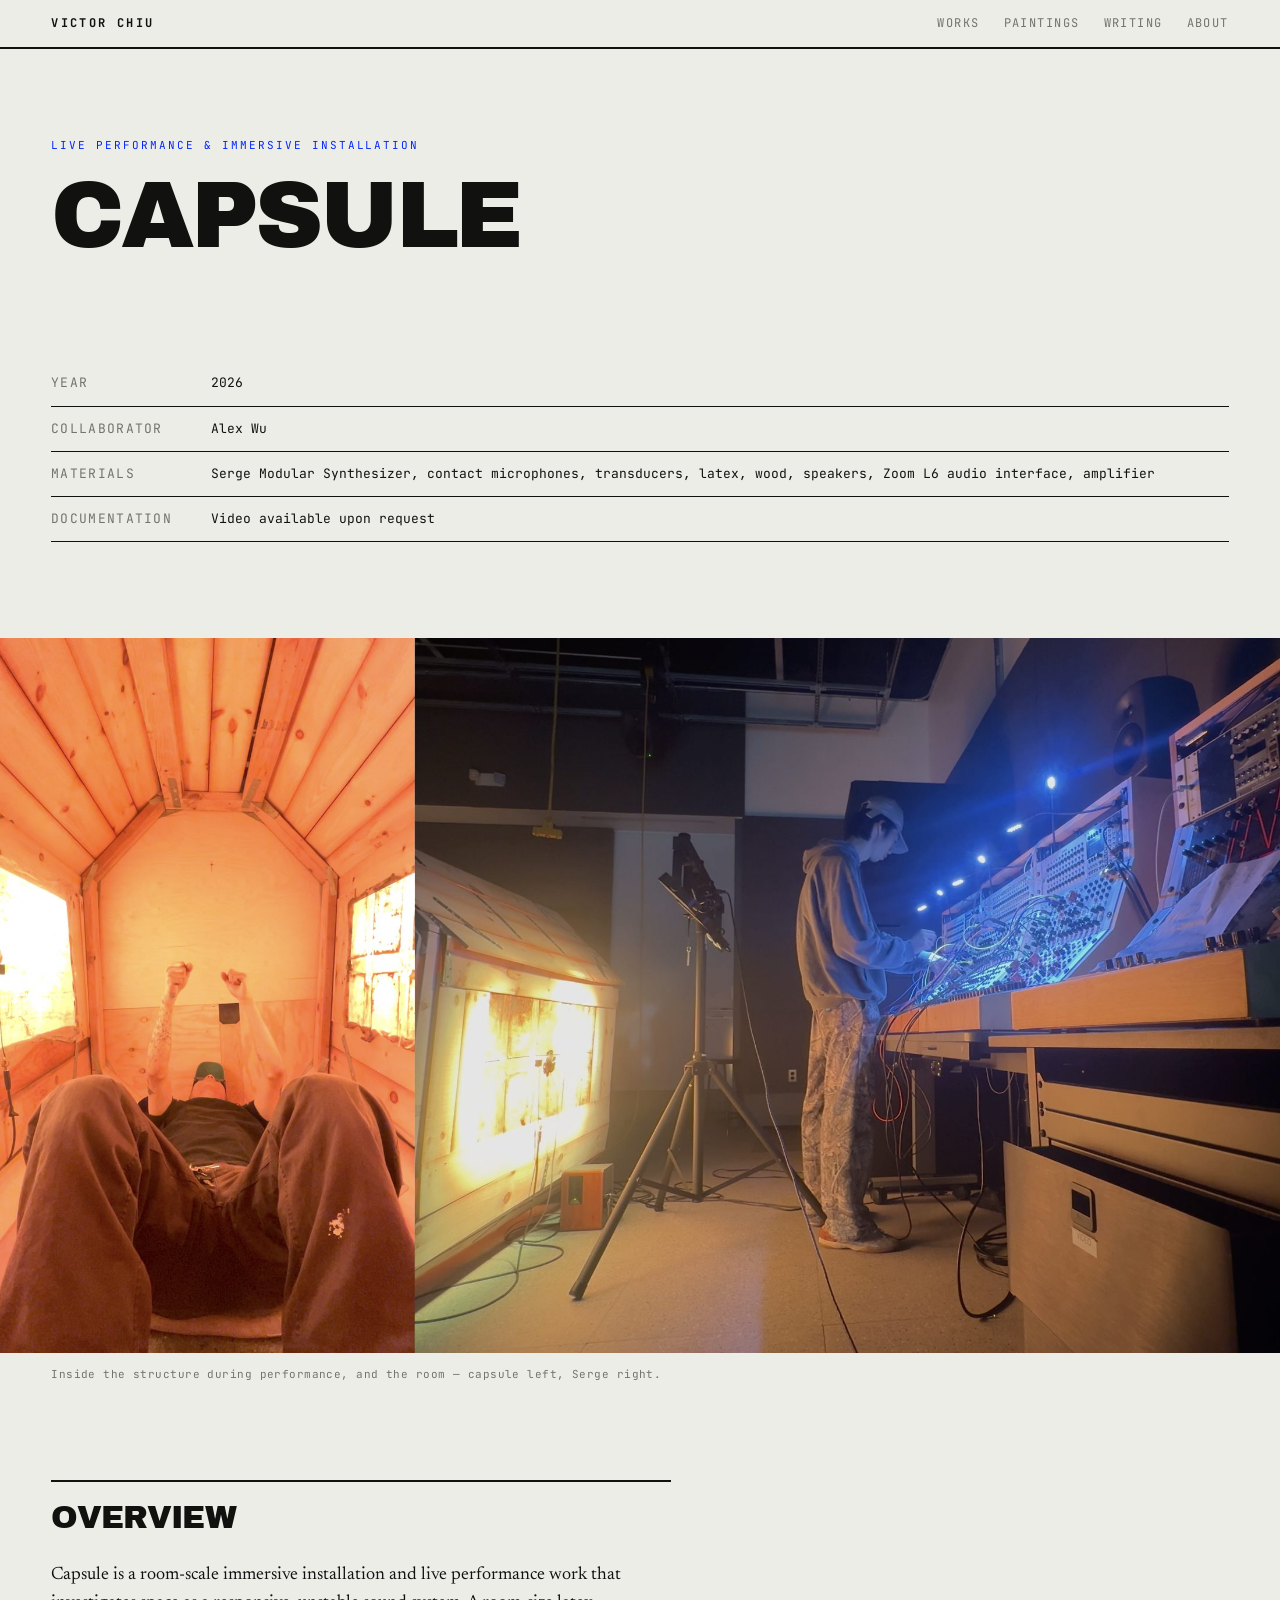
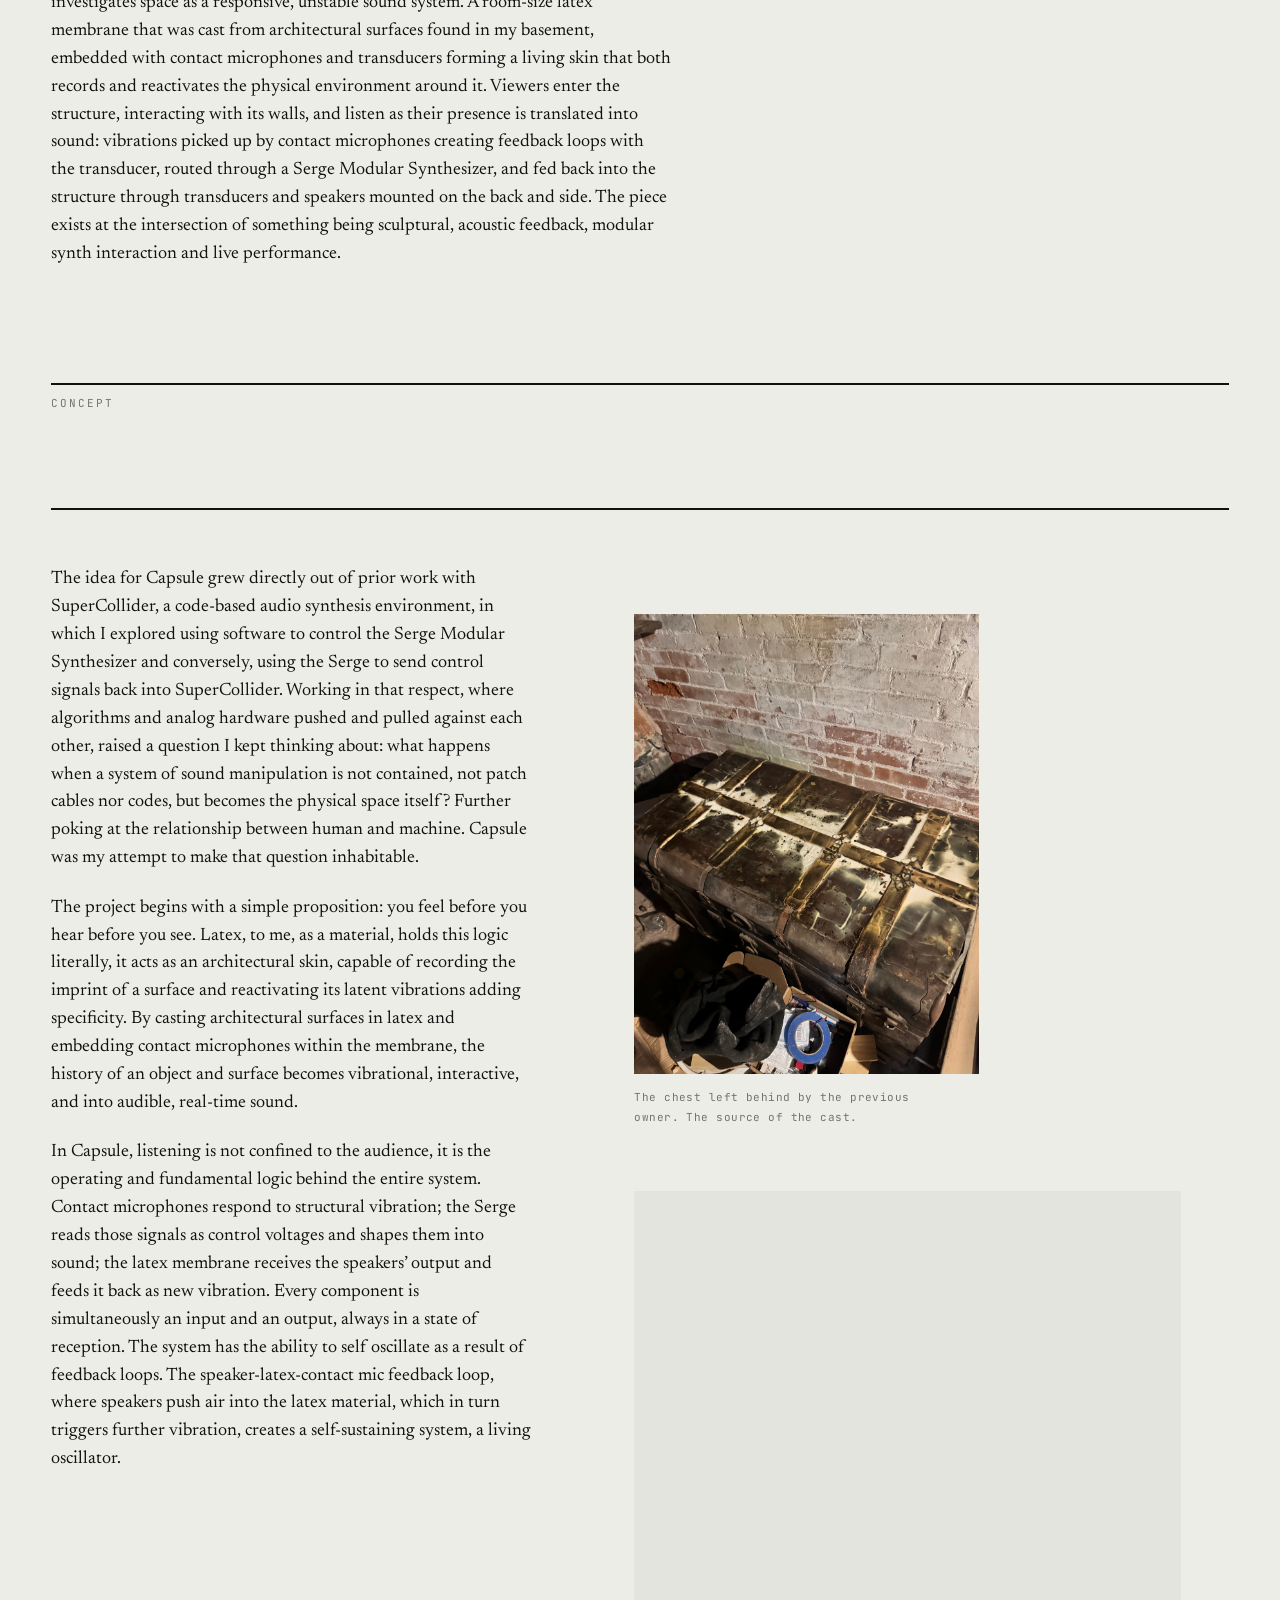
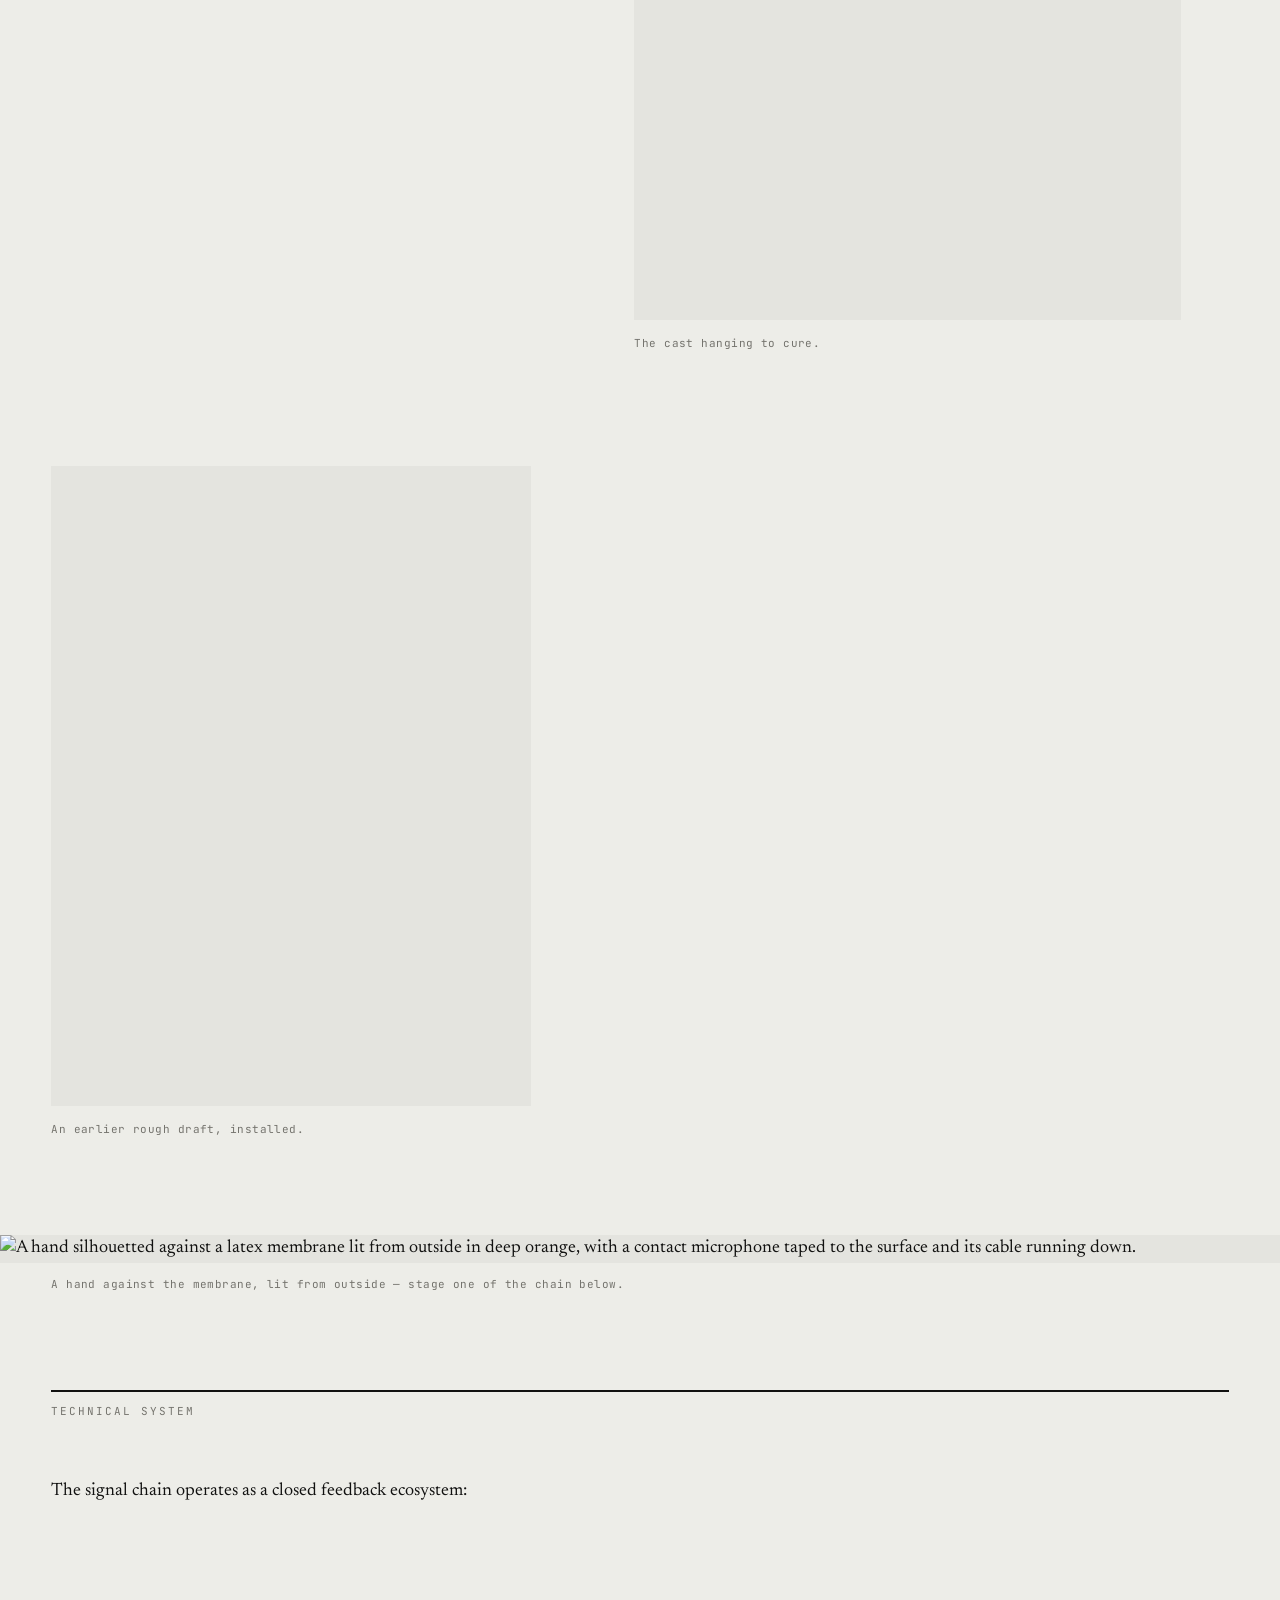
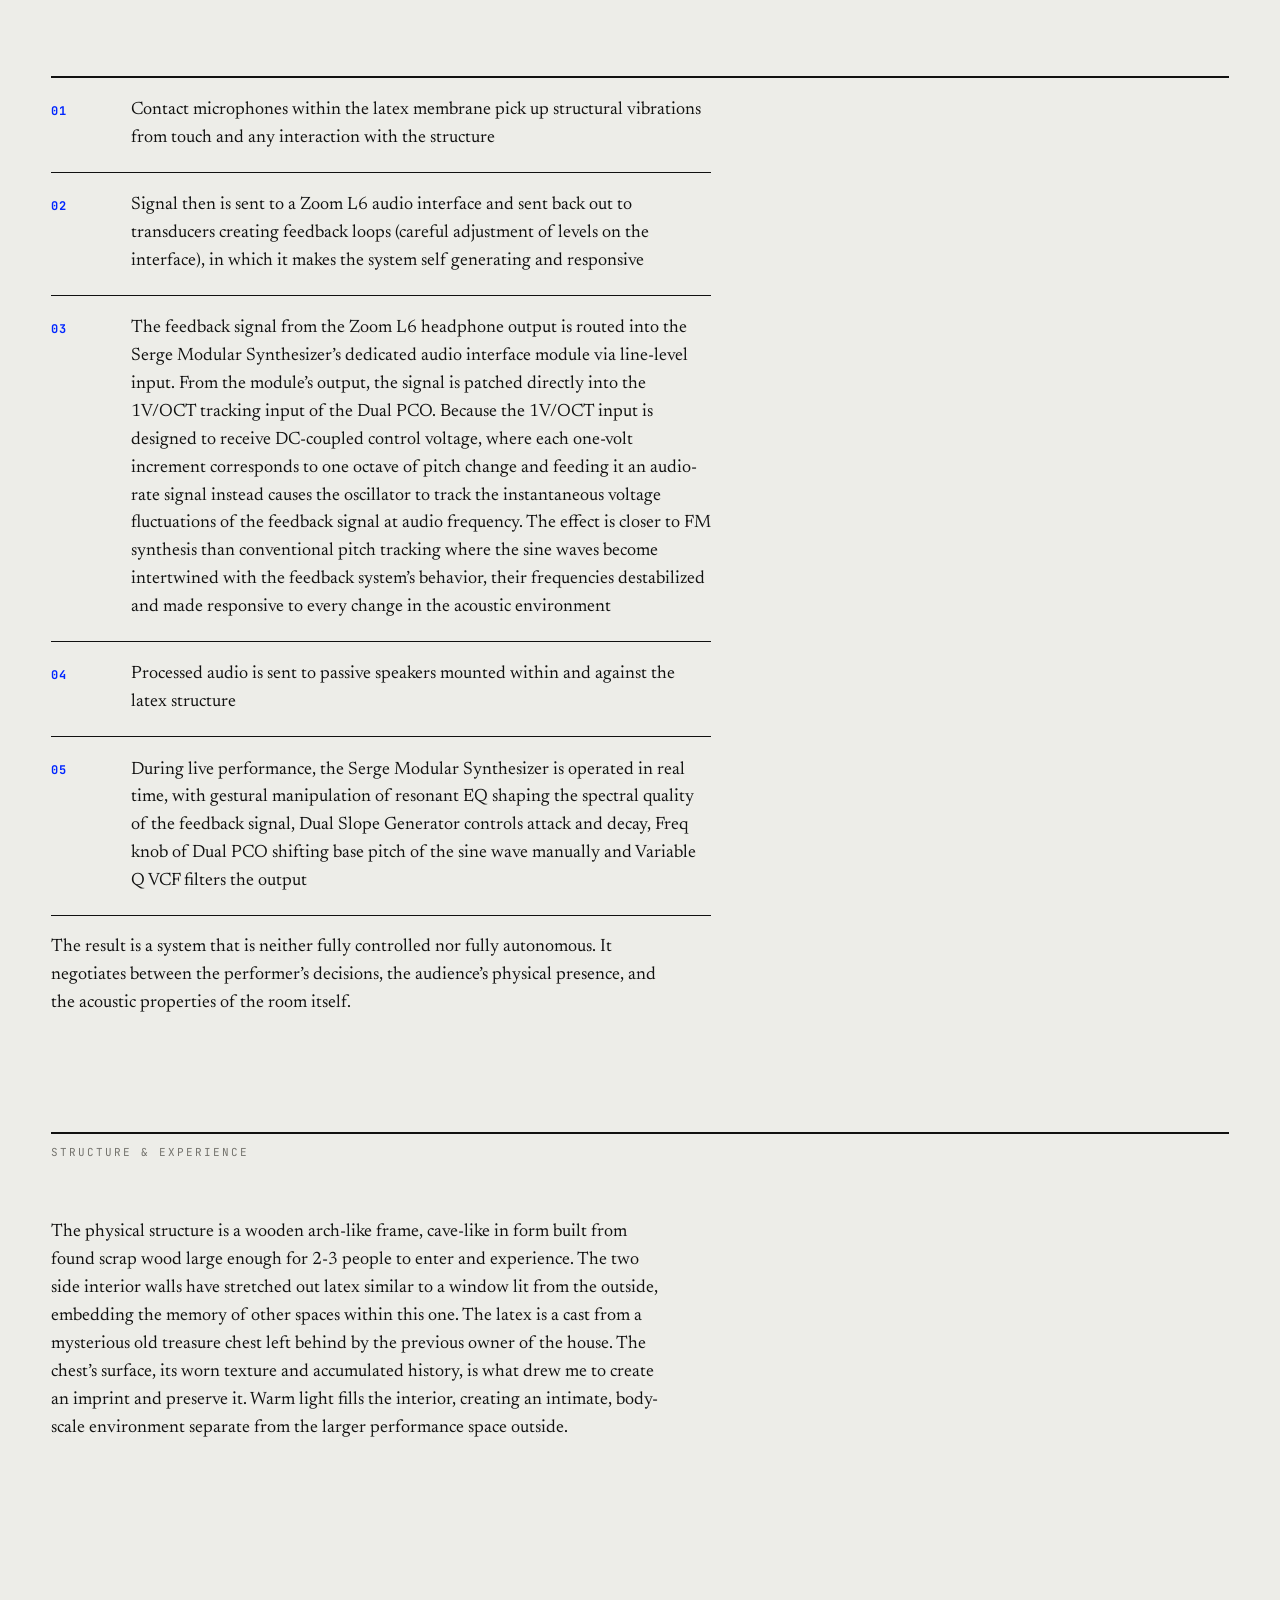
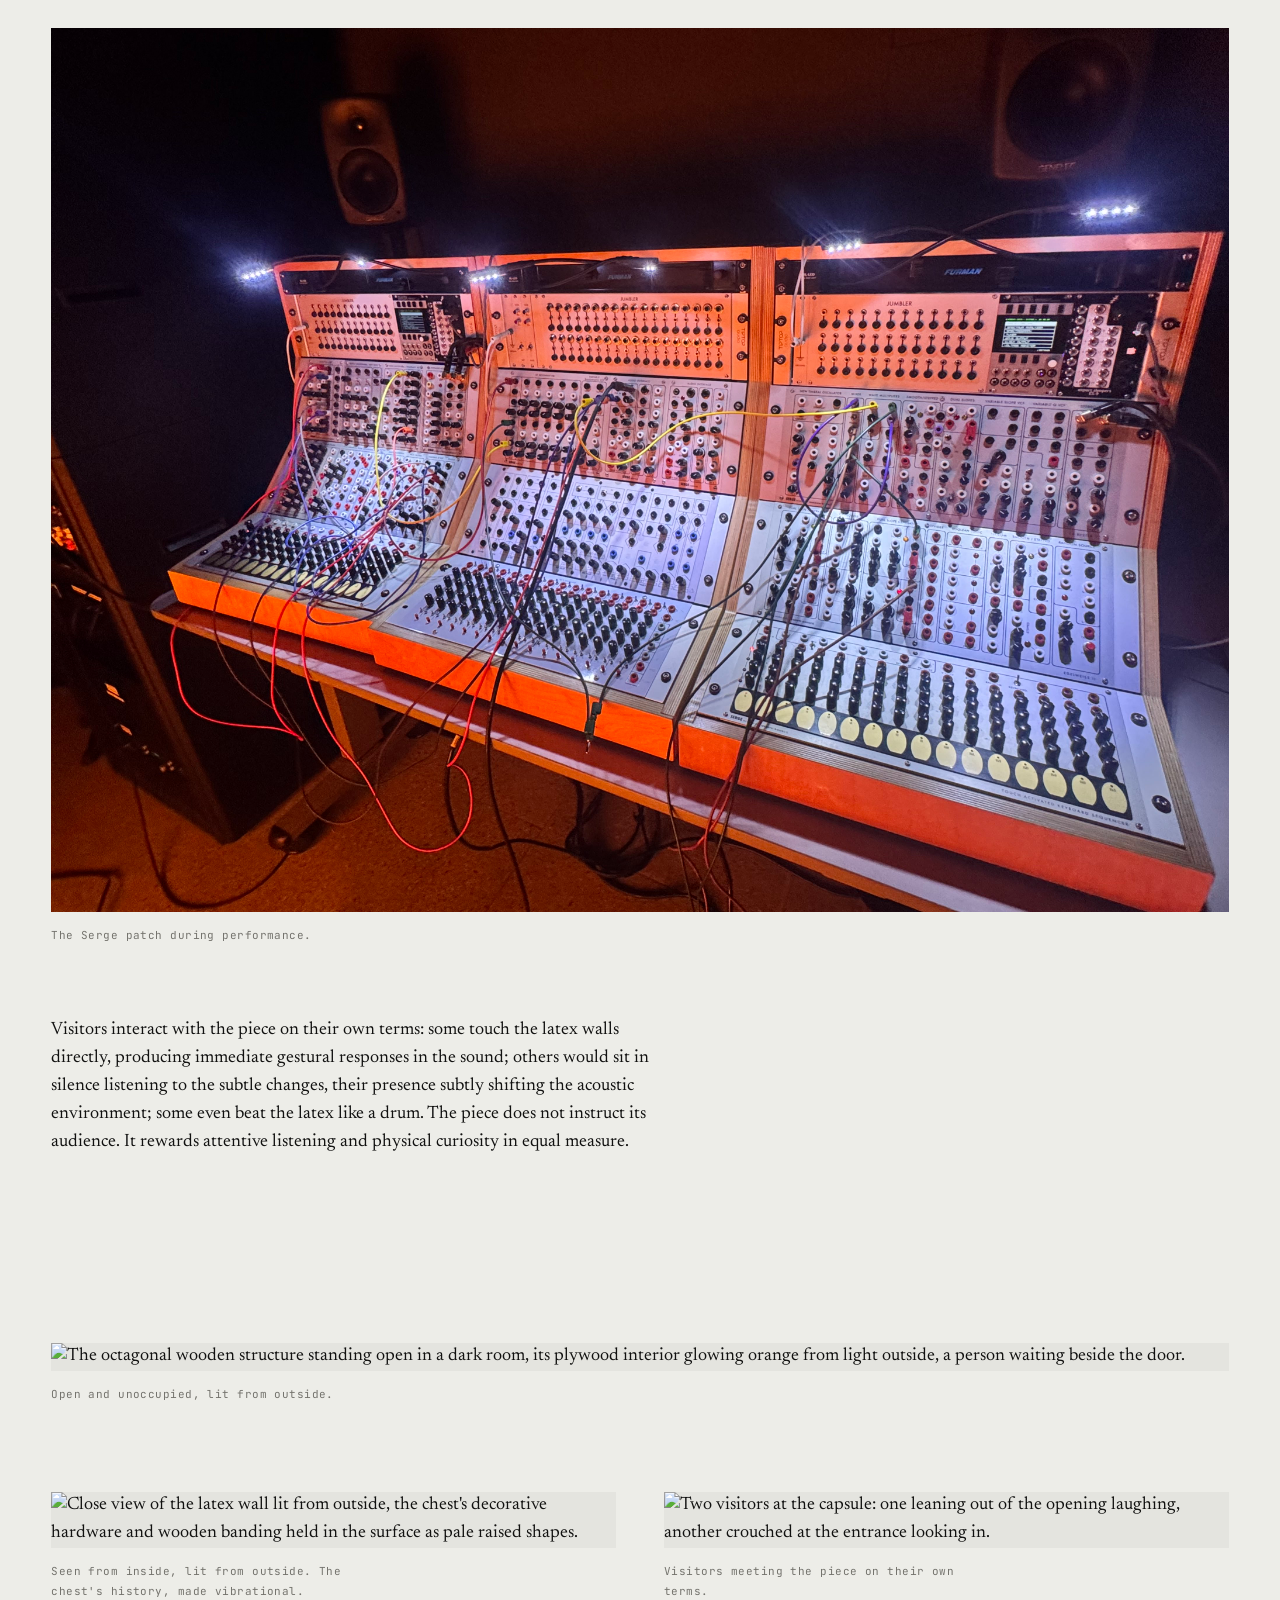
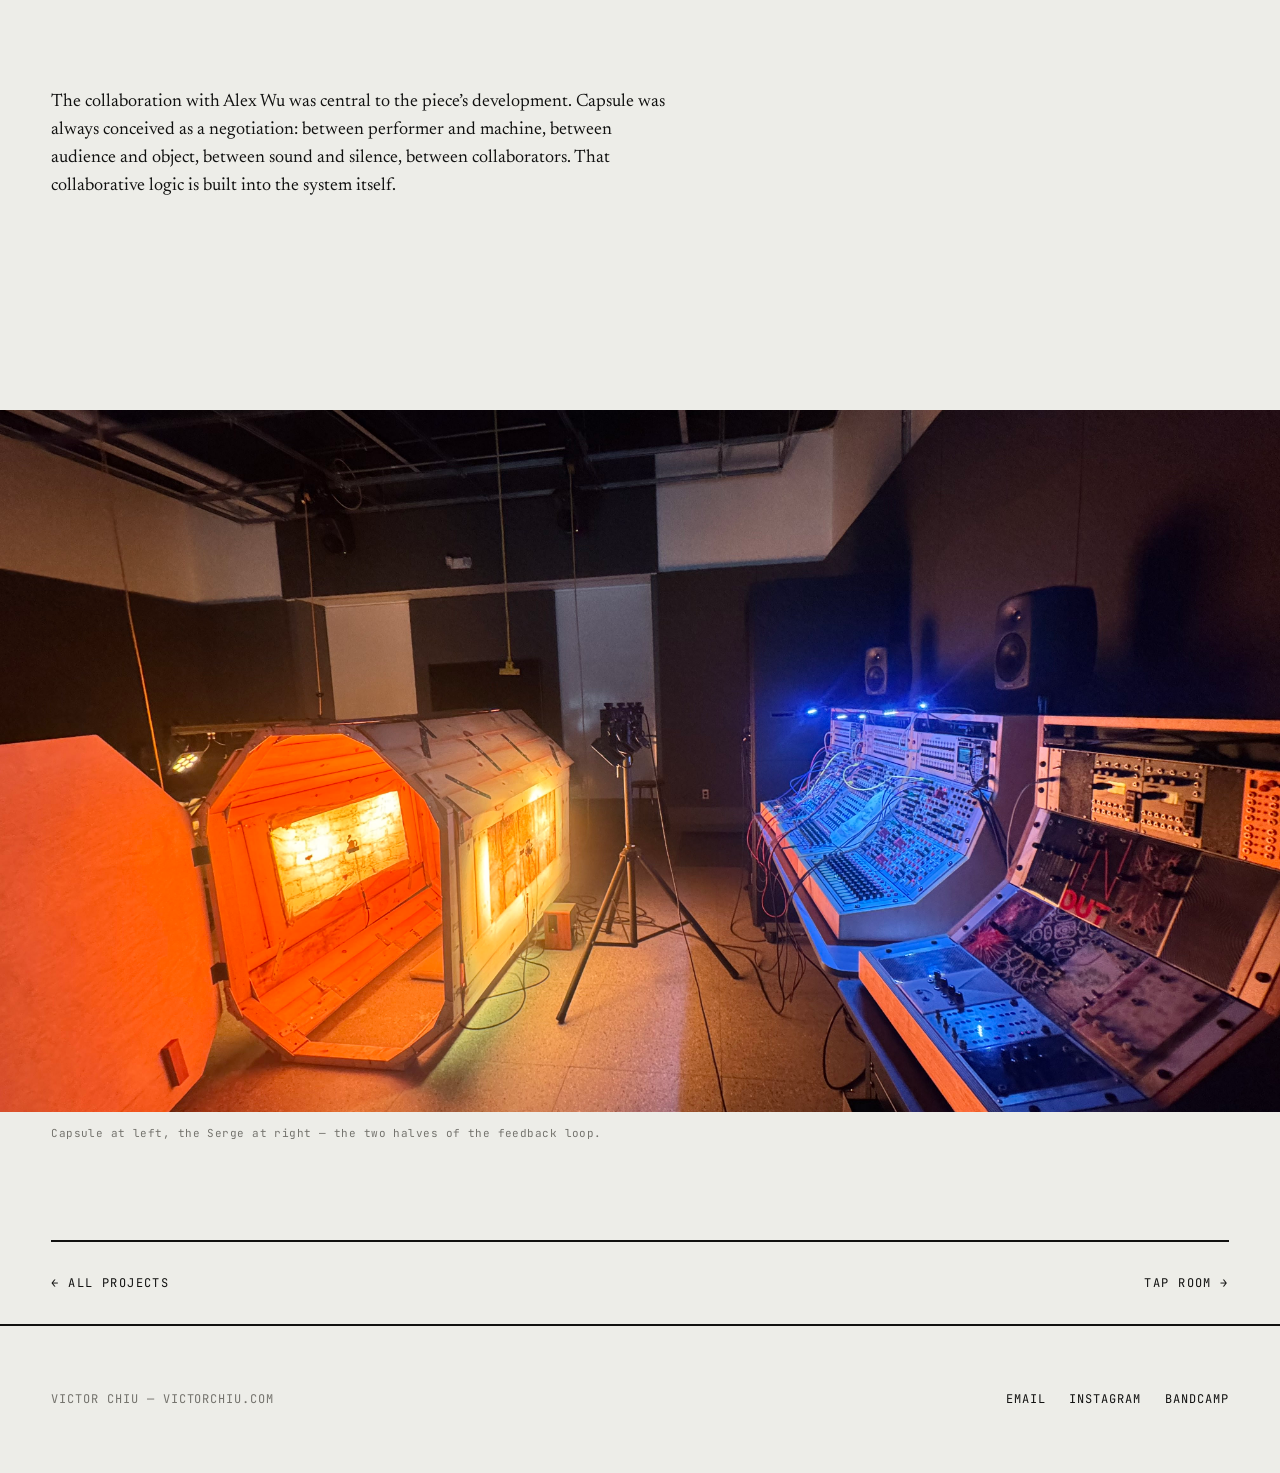
==== capsule.html @ 2fcd81f9 "Add files via upload" ====
<!DOCTYPE html>
<html lang="en">
<head>
<meta charset="utf-8">
<meta name="viewport" content="width=device-width, initial-scale=1">
<title>Capsule — Victor Chiu</title>
<meta name="description" content="A room-scale latex membrane embedded with contact microphones and transducers, treating architectural space as an unstable, self-oscillating sound system.">

<meta property="og:title" content="Capsule — Victor Chiu">
<meta property="og:description" content="Room-scale immersive installation and live performance, 2026.">
<meta property="og:url" content="https://www.victorchiu.com/capsule.html">
<meta property="og:image" content="https://www.victorchiu.com/images/capsule-10.jpg">
<meta property="og:type" content="article">

<link rel="icon" type="image/png" href="favicon.png">
<link rel="apple-touch-icon" href="apple-touch-icon.png">
<link rel="preconnect" href="https://fonts.googleapis.com">
<link rel="preconnect" href="https://fonts.gstatic.com" crossorigin>
<link href="https://fonts.googleapis.com/css2?family=Archivo+Black&family=JetBrains+Mono:wght@400;700&family=Newsreader:ital,opsz,wght@0,6..72,400;0,6..72,500;0,6..72,600;1,6..72,400&display=swap" rel="stylesheet">
<link rel="stylesheet" href="style.css">
</head>
<body>

<header class="masthead">
  <div class="wrap">
    <a class="masthead-name" href="index.html">Victor Chiu</a>
    <nav class="nav" aria-label="Main">
      <a href="index.html">Works</a>
      <a href="paintings.html">Paintings</a>
      <a href="writing.html">Writing</a>
      <a href="about.html">About</a>
    </nav>
  </div>
</header>

<main>

  <div class="wrap">
    <div class="article-head">
      <p class="eyebrow">Live Performance &amp; Immersive Installation</p>
      <h1 class="article-title">Capsule</h1>
    </div>

    <table class="facts">
      <tr><th>Year</th><td>2026</td></tr>
      <tr><th>Collaborator</th><td>Alex Wu</td></tr>
      <tr><th>Materials</th><td>Serge Modular Synthesizer, contact microphones, transducers, latex, wood, speakers, Zoom L6 audio interface, amplifier</td></tr>
      <tr><th>Documentation</th><td>Video available upon request</td></tr>
    </table>
  </div>

<figure class="figure bleed no-crop">
    <img src="images/capsule-01.jpg" alt="Two views side by side: a person lying inside the glowing capsule with hands raised to the ceiling, and the capsule installed in a darkened room beside a performer at the Serge synthesizer.">
      <figcaption>Inside the structure during performance, and the room &mdash; capsule left, Serge right.</figcaption>
  </figure>

  <div class="wrap">
    <div class="prose">
      <h2>Overview</h2>
      <p>Capsule is a room-scale immersive installation and live performance work
        that investigates space as a responsive, unstable sound system. A
        room-size latex membrane that was cast from architectural surfaces found
        in my basement, embedded with contact microphones and transducers forming
        a living skin that both records and reactivates the physical environment
        around it. Viewers enter the structure, interacting with its walls, and
        listen as their presence is translated into sound: vibrations picked up
        by contact microphones creating feedback loops with the transducer,
        routed through a Serge Modular Synthesizer, and fed back into the
        structure through transducers and speakers mounted on the back and side.
        The piece exists at the intersection of something being sculptural,
        acoustic feedback, modular synth interaction and live performance.</p>
    </div>
  </div>

  <div class="wrap">
    <div class="band-label" style="border-top: var(--rule-heavy); padding-top: 0.65rem;">
      <span>Concept</span>
      <span></span>
    </div>

    <div class="split">
      <div class="split-text prose" style="padding-top:0">
        <p>The idea for Capsule grew directly out of prior work with
          SuperCollider, a code-based audio synthesis environment, in which I
          explored using software to control the Serge Modular Synthesizer and
          conversely, using the Serge to send control signals back into
          SuperCollider. Working in that respect, where algorithms and analog
          hardware pushed and pulled against each other, raised a question I
          kept thinking about: what happens when a system of sound manipulation
          is not contained, not patch cables nor codes, but becomes the physical
          space itself? Further poking at the relationship between human and
          machine. Capsule was my attempt to make that question inhabitable.</p>

        <p>The project begins with a simple proposition: you feel before you
          hear before you see. Latex, to me, as a material, holds this logic
          literally, it acts as an architectural skin, capable of recording the
          imprint of a surface and reactivating its latent vibrations adding
          specificity. By casting architectural surfaces in latex and embedding
          contact microphones within the membrane, the history of an object and
          surface becomes vibrational, interactive, and into audible, real-time
          sound.</p>

        <p>In Capsule, listening is not confined to the audience, it is the
          operating and fundamental logic behind the entire system. Contact
          microphones respond to structural vibration; the Serge reads those
          signals as control voltages and shapes them into sound; the latex
          membrane receives the speakers&rsquo; output and feeds it back as new
          vibration. Every component is simultaneously an input and an output,
          always in a state of reception. The system has the ability to self
          oscillate as a result of feedback loops. The speaker-latex-contact mic
          feedback loop, where speakers push air into the latex material, which
          in turn triggers further vibration, creates a self-sustaining system,
          a living oscillator.</p>
      </div>

      <div class="split-figs">
<figure class="figure fig-right">
          <img src="images/capsule-02.jpg" loading="lazy" decoding="async" alt="An old metal-banded travelling chest with ornate hardware, sitting against a whitewashed brick basement wall.">
          <figcaption>The chest left behind by the previous owner. The source of the cast.</figcaption>
        </figure>
<figure class="figure fig-mid">
          <img src="images/capsule-03.jpg" loading="lazy" decoding="async" alt="A large sheet of cured latex hanging from basement pipes, carrying the raised imprint of the chest's banding and decorative hardware.">
      <figcaption>The cast hanging to cure.</figcaption>
        </figure>
      </div>
    </div>
  </div>

  <div class="wrap">
<figure class="figure fig-inset">
      <img src="images/capsule-05.jpg" loading="lazy" decoding="async" alt="A small arched prototype structure covered in pale latex, installed on a parquet floor in a white gallery room with a projection screen behind it.">
      <figcaption>An earlier rough draft, installed.</figcaption>
    </figure>
  </div>

<figure class="figure bleed">
    <img src="images/capsule-04.jpg" loading="lazy" decoding="async" alt="A hand silhouetted against a latex membrane lit from outside in deep orange, with a contact microphone taped to the surface and its cable running down.">
      <figcaption>A hand against the membrane, lit from outside &mdash; stage one of the chain below.</figcaption>
  </figure>

  <div class="wrap">
    <div class="band-label" style="border-top: var(--rule-heavy); padding-top: 0.65rem;">
      <span>Technical System</span>
      <span></span>
    </div>

    <div class="prose">
      <p>The signal chain operates as a closed feedback ecosystem:</p>
    </div>

    <ol class="chain">
      <li>Contact microphones within the latex membrane pick up structural
        vibrations from touch and any interaction with the structure</li>
      <li>Signal then is sent to a Zoom L6 audio interface and sent back out to
        transducers creating feedback loops (careful adjustment of levels on
        the interface), in which it makes the system self generating and
        responsive</li>
      <li>The feedback signal from the Zoom L6 headphone output is routed into
        the Serge Modular Synthesizer&rsquo;s dedicated audio interface module
        via line-level input. From the module&rsquo;s output, the signal is
        patched directly into the 1V/OCT tracking input of the Dual PCO.
        Because the 1V/OCT input is designed to receive DC-coupled control
        voltage, where each one-volt increment corresponds to one octave of
        pitch change and feeding it an audio-rate signal instead causes the
        oscillator to track the instantaneous voltage fluctuations of the
        feedback signal at audio frequency. The effect is closer to FM
        synthesis than conventional pitch tracking where the sine waves become
        intertwined with the feedback system&rsquo;s behavior, their
        frequencies destabilized and made responsive to every change in the
        acoustic environment</li>
      <li>Processed audio is sent to passive speakers mounted within and
        against the latex structure</li>
      <li>During live performance, the Serge Modular Synthesizer is operated in
        real time, with gestural manipulation of resonant EQ shaping the
        spectral quality of the feedback signal, Dual Slope Generator controls
        attack and decay, Freq knob of Dual PCO shifting base pitch of the sine
        wave manually and Variable Q VCF filters the output</li>
    </ol>

    <div class="prose">
      <p>The result is a system that is neither fully controlled nor fully
        autonomous. It negotiates between the performer&rsquo;s decisions, the
        audience&rsquo;s physical presence, and the acoustic properties of the
        room itself.</p>
    </div>
  </div>

  <div class="wrap">
    <div class="band-label" style="border-top: var(--rule-heavy); padding-top: 0.65rem;">
      <span>Structure &amp; Experience</span>
      <span></span>
    </div>

    <div class="prose">
      <p>The physical structure is a wooden arch-like frame, cave-like in form
        built from found scrap wood large enough for 2-3 people to enter and
        experience. The two side interior walls have stretched out latex similar
        to a window lit from the outside, embedding the memory of other spaces
        within this one. The latex is a cast from a mysterious old treasure
        chest left behind by the previous owner of the house. The chest&rsquo;s
        surface, its worn texture and accumulated history, is what drew me to
        create an imprint and preserve it. Warm light fills the interior,
        creating an intimate, body-scale environment separate from the larger
        performance space outside.</p>
    </div>

<figure class="figure fig-measure">
          <img src="images/capsule-06.jpg" loading="lazy" decoding="async" alt="A Serge modular synthesizer in a wooden case, banana cables in red, yellow and purple looped between modules, lit by LED strips.">
      <figcaption>The Serge patch during performance.</figcaption>
        </figure>

    <div class="prose">
      <p>Visitors interact with the piece on their own terms: some touch the
        latex walls directly, producing immediate gestural responses in the
        sound; others would sit in silence listening to the subtle changes,
        their presence subtly shifting the acoustic environment; some even beat
        the latex like a drum. The piece does not instruct its audience. It
        rewards attentive listening and physical curiosity in equal measure.</p>
    </div>

<figure class="figure fig-measure">
      <img src="images/capsule-07.jpg" loading="lazy" decoding="async" alt="The octagonal wooden structure standing open in a dark room, its plywood interior glowing orange from light outside, a person waiting beside the door.">
      <figcaption>Open and unoccupied, lit from outside.</figcaption>
    </figure>

    <div class="pair">
<figure class="figure">
        <img src="images/capsule-08.jpg" loading="lazy" decoding="async" alt="Close view of the latex wall lit from outside, the chest's decorative hardware and wooden banding held in the surface as pale raised shapes.">
        <figcaption>Seen from inside, lit from outside. The chest's history, made vibrational.</figcaption>
      </figure>
<figure class="figure">
        <img src="images/capsule-09.jpg" loading="lazy" decoding="async" alt="Two visitors at the capsule: one leaning out of the opening laughing, another crouched at the entrance looking in.">
        <figcaption>Visitors meeting the piece on their own terms.</figcaption>
      </figure>
    </div>

    <div class="prose">
      <p>The collaboration with Alex Wu was central to the piece&rsquo;s
        development. Capsule was always conceived as a negotiation: between
        performer and machine, between audience and object, between sound and
        silence, between collaborators. That collaborative logic is built into
        the system itself.</p>
    </div>
  </div>

<figure class="figure bleed">
    <img src="images/capsule-10.jpg" loading="lazy" decoding="async" alt="The full installation: the capsule glowing orange at left with its latex windows lit, and the Serge modular rig lit blue at right, in a darkened studio.">
      <figcaption>Capsule at left, the Serge at right &mdash; the two halves of the feedback loop.</figcaption>
  </figure>

  <div class="wrap">
    <nav class="pager" aria-label="Project navigation">
      <a href="index.html">&larr; All projects</a>
      <a href="tap-room.html">Tap Room &rarr;</a>
    </nav>
  </div>

</main>

<footer class="footer">
  <div class="wrap">
    <span>Victor Chiu &mdash; victorchiu.com</span>
    <div class="footer-links">
      <a href="mailto:vchiu004@gmail.com">Email</a>
      <a href="https://instagram.com/victor_ch1u" rel="noopener">Instagram</a>
      <a href="https://ednz.bandcamp.com" rel="noopener">Bandcamp</a>
    </div>
  </div>
</footer>

</body>
</html>
---- style.css ----
/* =========================================================
   victorchiu.com
   Edit colours and type in the :root block below.
   Everything else inherits from it.
   ========================================================= */

:root {
  --paper:  #EDEDE8;   /* background — cool concrete white */
  --ink:    #111110;   /* text, rules */
  --accent: #0026FF;   /* ultramarine — used sparingly */
  --muted:  #74736D;   /* metadata, captions */

  --rule-heavy: 2px solid var(--ink);
  --rule-hair:  1px solid var(--ink);

  --display: "Archivo Black", "Helvetica Neue", Arial, sans-serif;
  --body:    "Newsreader", Georgia, serif;
  --mono:    "JetBrains Mono", ui-monospace, "SF Mono", Menlo, monospace;

  --gutter: clamp(1.25rem, 4vw, 3.5rem);
  --max:    1440px;
}

/* ---------- reset ---------- */
*, *::before, *::after { box-sizing: border-box; }

html { -webkit-text-size-adjust: 100%; }

/* clip, not hidden — hidden would break position:sticky */
body { overflow-x: clip; }

body {
  margin: 0;
  background: var(--paper);
  color: var(--ink);
  font-family: var(--body);
  font-size: clamp(1rem, 0.95rem + 0.25vw, 1.125rem);
  line-height: 1.55;
  font-synthesis: none;
  -webkit-font-smoothing: antialiased;
}

img { max-width: 100%; height: auto; display: block; }

a { color: var(--ink); text-decoration: none; }

:focus-visible {
  outline: 3px solid var(--accent);
  outline-offset: 3px;
}

/* ---------- layout shell ---------- */
.wrap {
  max-width: var(--max);
  margin: 0 auto;
  padding-inline: var(--gutter);
}

.band { border-top: var(--rule-heavy); }
.band > .wrap { padding-bottom: clamp(3rem, 8vw, 5rem); }
.band:last-of-type { border-bottom: var(--rule-heavy); }

/* A label that rides directly under a rule. Signature device. */
.band-label {
  font-family: var(--mono);
  font-size: 0.6875rem;
  letter-spacing: 0.18em;
  text-transform: uppercase;
  color: var(--muted);
  padding-block: 0.65rem 2.5rem;
  display: flex;
  justify-content: space-between;
  gap: 1rem;
}

/* ---------- masthead ---------- */
.masthead {
  border-bottom: var(--rule-heavy);
  padding-block: 0.9rem;
}

.masthead .wrap {
  display: flex;
  align-items: baseline;
  justify-content: space-between;
  gap: 1.5rem;
  flex-wrap: wrap;
}

.masthead-name {
  font-family: var(--mono);
  font-size: 0.75rem;
  letter-spacing: 0.2em;
  text-transform: uppercase;
  font-weight: 700;
}

.nav {
  display: flex;
  gap: 1.5rem;
  font-family: var(--mono);
  font-size: 0.75rem;
  letter-spacing: 0.12em;
  text-transform: uppercase;
}

.nav a { color: var(--muted); }
.nav a:hover,
.nav a[aria-current="page"] { color: var(--ink); }
.nav a[aria-current="page"] { text-decoration: underline; text-underline-offset: 4px; }

/* ---------- oversized name lockup ---------- */
/* Deliberately wider than the viewport and clipped at the right edge. */
.lockup {
  overflow: visible;
  padding-top: clamp(2rem, 6vw, 5rem);
  padding-bottom: clamp(1rem, 2vw, 2rem);
}

/* The name no longer overflows and clips — it fits, and moves instead.
   Letters are flex items so each can be transformed independently. */
.springname {
  font-family: var(--display);
  font-weight: 400;
  font-size: clamp(3.25rem, 13.5vw, 11rem);
  line-height: 0.92;
  letter-spacing: -0.035em;
  text-transform: uppercase;
  margin: 0;
  display: flex;
  flex-wrap: wrap;
  user-select: none;
  cursor: default;
}

.springname .ch {
  display: inline-block;
  transform-origin: 50% 62%;
  will-change: transform;
}

.springname .sp { width: 0.3em; flex: 0 0 auto; }

/* struck letters settle back on their own; no transition here or the
   springs would fight the CSS easing */
@media (prefers-reduced-motion: reduce) {
  .springname .ch { transform: none !important; }
}

.standfirst {
  max-width: 34ch;
  font-size: clamp(1.15rem, 1rem + 0.7vw, 1.6rem);
  line-height: 1.35;
  margin: clamp(1.5rem, 4vw, 3rem) 0 clamp(2.5rem, 6vw, 4.5rem);
  text-wrap: balance;
}

.standfirst em { font-style: italic; color: var(--muted); }

/* ---------- index rows ---------- */
.index { border-top: var(--rule-hair); }

.index-row {
  display: grid;
  grid-template-columns: 6.5rem minmax(0, 1fr) 9rem;
  align-items: baseline;
  gap: 1.25rem;
  padding-block: clamp(1.1rem, 2.5vw, 1.9rem);
  padding-inline: 0.5rem;
  border-bottom: var(--rule-hair);
  margin-inline: -0.5rem;
  transition: background-color 90ms linear, color 90ms linear;
}

.index-row:hover,
.index-row:focus-visible {
  background: var(--ink);
  color: var(--paper);
}

/* On hover the row opens onto the project itself: its photograph,
   held down under a dark scrim so the text stays in charge. Rows
   without a --row-img fall back to the plain inversion. */
.index-row {
  position: relative;
  overflow: hidden;
}

.index-row > * { position: relative; z-index: 1; }

.index-row::before {
  content: '';
  position: absolute;
  inset: 0;
  z-index: 0;
  background-image:
    linear-gradient(rgba(17, 17, 16, 0.62), rgba(17, 17, 16, 0.62)),
    var(--row-img, none);
  background-size: cover;
  background-position: center;
  filter: saturate(0.85);
  opacity: 0;
  transition: opacity 180ms linear;
}

.index-row:hover::before,
.index-row:focus-visible::before { opacity: 1; }

@media (prefers-reduced-motion: reduce) {
  .index-row::before { transition: none; }
}

.index-row:hover .index-meta,
.index-row:hover .index-year { color: var(--paper); }

.index-year,
.index-meta {
  font-family: var(--mono);
  font-size: 0.75rem;
  letter-spacing: 0.08em;
  color: var(--muted);
  text-transform: uppercase;
}

.index-meta { text-align: right; }

.index-title {
  font-family: var(--display);
  font-weight: 400;
  font-size: clamp(1.4rem, 1rem + 2.2vw, 2.75rem);
  line-height: 1.02;
  letter-spacing: -0.02em;
  text-transform: uppercase;
  margin: 0;
}

.index-sub {
  font-size: 0.95rem;
  color: var(--muted);
  margin: 0.4rem 0 0;
  max-width: 52ch;
}

.index-row:hover .index-sub { color: var(--paper); }

/* ---------- writing list ---------- */
.entry {
  display: grid;
  grid-template-columns: 6.5rem minmax(0, 1fr);
  gap: 1.25rem;
  padding-block: 1.4rem;
  border-bottom: var(--rule-hair);
}

.entries { border-top: var(--rule-hair); }

/* the whole row is the link — give it a target that covers the entry */
.entries > a { display: block; }
.entries > a:hover .entry-title { color: var(--accent); }

.entry-date {
  font-family: var(--mono);
  font-size: 0.75rem;
  letter-spacing: 0.08em;
  color: var(--muted);
  text-transform: uppercase;
  padding-top: 0.35rem;
}

.entry-title {
  font-size: clamp(1.15rem, 1rem + 0.8vw, 1.6rem);
  line-height: 1.25;
  margin: 0;
  font-weight: 500;
}

.entry a:hover .entry-title { color: var(--accent); }

.entry-note {
  color: var(--muted);
  font-size: 0.95rem;
  margin: 0.35rem 0 0;
  max-width: 60ch;
}

/* ---------- article / project pages ---------- */
.article-head { padding-block: clamp(2.5rem, 7vw, 5.5rem) clamp(1.5rem, 4vw, 3rem); }

.eyebrow {
  font-family: var(--mono);
  font-size: 0.6875rem;
  letter-spacing: 0.18em;
  text-transform: uppercase;
  color: var(--accent);
  margin: 0 0 1.25rem;
}

.article-title {
  font-family: var(--display);
  font-weight: 400;
  font-size: clamp(2.5rem, 1.5rem + 5.5vw, 6.5rem);
  line-height: 0.88;
  letter-spacing: -0.035em;
  text-transform: uppercase;
  margin: 0;
  max-width: 16ch;
}

/* metadata table — mono, hard-ruled */
.facts {
  width: 100%;
  border-collapse: collapse;
  font-family: var(--mono);
  font-size: 0.8125rem;
  margin-block: clamp(2rem, 5vw, 3.5rem);
}

.facts th,
.facts td {
  text-align: left;
  vertical-align: top;
  padding: 0.75rem 1rem 0.75rem 0;
  border-bottom: var(--rule-hair);
}

.facts th {
  width: 10rem;
  font-weight: 400;
  color: var(--muted);
  letter-spacing: 0.1em;
  text-transform: uppercase;
}

/* readable measure for long-form text */
.prose { max-width: 62ch; padding-bottom: clamp(3rem, 8vw, 6rem); }

.prose > * + * { margin-top: 1.2em; }

.prose h2 {
  font-family: var(--display);
  font-weight: 400;
  font-size: clamp(1.35rem, 1.1rem + 1.2vw, 2rem);
  line-height: 1.08;
  letter-spacing: -0.02em;
  text-transform: uppercase;
  margin-top: 2.6em;
  padding-top: 1.2rem;
  border-top: var(--rule-heavy);
}

.prose h3 {
  font-size: 1.15rem;
  font-weight: 600;
  margin-top: 2em;
}

.prose a {
  color: var(--accent);
  text-decoration: underline;
  text-decoration-thickness: 1px;
  text-underline-offset: 3px;
}

.prose q { font-style: italic; }

.prose blockquote {
  margin-inline: 0;
  padding-left: 1.25rem;
  border-left: 3px solid var(--accent);
  font-style: italic;
  color: var(--muted);
}

.prose ul, .prose ol { padding-left: 1.25rem; }
.prose li + li { margin-top: 0.5em; }

/* Max/MSP object names, function calls, anything literal */
.prose code, .chain code {
  font-family: var(--mono);
  font-size: 0.85em;
  background: rgba(0, 38, 255, 0.08);
  padding: 0.1em 0.35em;
  white-space: nowrap;
}

/* full-bleed figures sit outside the prose measure */
.figure { margin: clamp(2.5rem, 6vw, 4.5rem) 0; }

/* Photographs carry no frame. Scale, offset and the caption do the
   work the border used to do badly. */
.figure img { background: rgba(17, 17, 16, 0.04); }

/* Placeholder box — delete once real images are in. */
.figure-placeholder {
  border: 2px dashed var(--muted);
  aspect-ratio: 3 / 2;
  display: grid;
  place-items: center;
  font-family: var(--mono);
  font-size: 0.75rem;
  letter-spacing: 0.15em;
  text-transform: uppercase;
  color: var(--muted);
  background: repeating-linear-gradient(
    45deg, transparent, transparent 12px,
    rgba(17,17,16,0.05) 12px, rgba(17,17,16,0.05) 24px
  );
}

.figure figcaption {
  font-family: var(--mono);
  font-size: 0.6875rem;
  letter-spacing: 0.04em;
  line-height: 1.75;
  color: var(--muted);
  margin-top: 0.9rem;
  max-width: 44ch;
}

.figure-grid {
  display: grid;
  grid-template-columns: repeat(auto-fit, minmax(min(100%, 260px), 1fr));
  gap: 1.5rem;
}

/* ---------- next / prev ---------- */
.pager {
  display: flex;
  justify-content: space-between;
  gap: 1.5rem;
  flex-wrap: wrap;
  font-family: var(--mono);
  font-size: 0.75rem;
  letter-spacing: 0.12em;
  text-transform: uppercase;
  padding-block: 2rem;
  border-top: var(--rule-heavy);
}

.pager a:hover { color: var(--accent); }

/* ---------- footer ---------- */
.footer {
  border-top: var(--rule-heavy);
  padding-block: clamp(2.5rem, 6vw, 4rem);
  font-family: var(--mono);
  font-size: 0.75rem;
  letter-spacing: 0.08em;
  text-transform: uppercase;
  color: var(--muted);
}

.footer .wrap {
  display: flex;
  justify-content: space-between;
  gap: 2rem;
  flex-wrap: wrap;
}

.footer a { color: var(--ink); }
.footer a:hover { color: var(--accent); }

.footer-links { display: flex; gap: 1.5rem; flex-wrap: wrap; }

/* ---------- signal chain ----------
   For genuinely sequential content only (a signal path, a process).
   The numbers here mean something — don't reuse this for a plain list. */
.chain {
  counter-reset: stage;
  list-style: none;
  margin: clamp(2rem, 5vw, 3.5rem) 0 0;
  padding: 0;
  border-top: var(--rule-heavy);
}

.chain li {
  counter-increment: stage;
  display: grid;
  grid-template-columns: 3.75rem minmax(0, 1fr);
  gap: 1.25rem;
  padding-block: 1.2rem;
  border-bottom: var(--rule-hair);
  max-width: 66ch;
}

.chain li::before {
  content: counter(stage, decimal-leading-zero);
  font-family: var(--mono);
  font-size: 0.75rem;
  font-weight: 700;
  letter-spacing: 0.1em;
  color: var(--accent);
  padding-top: 0.3rem;
}

.chain-stage { font-size: 1rem; line-height: 1.5; }

.chain-stage strong { font-weight: 600; }

/* the loop closing back on itself */
.chain-close {
  display: grid;
  grid-template-columns: 3.75rem minmax(0, 1fr);
  gap: 1.25rem;
  max-width: 66ch;
  border-bottom: var(--rule-heavy);
  padding-block: 1rem;
  font-family: var(--mono);
  font-size: 0.6875rem;
  letter-spacing: 0.16em;
  text-transform: uppercase;
  color: var(--accent);
}

.chain-close::before { content: "\21BA"; font-size: 1rem; line-height: 1; }

/* ---------- materials line ---------- */
.materials {
  font-family: var(--mono);
  font-size: 0.8125rem;
  line-height: 1.85;
  color: var(--muted);
  max-width: 60ch;
  margin: 0;
}

.materials span::after { content: " / "; color: var(--ink); }
.materials span:last-child::after { content: ""; }

/* ---------- spec comparison ----------
   For real before/after engineering tradeoffs. Neither column is
   styled as the "winner" — a tradeoff means something was lost. */
.spec-scroll { overflow-x: auto; margin-block: clamp(2rem, 5vw, 3.5rem); }

.spec {
  width: 100%;
  min-width: 34rem;
  border-collapse: collapse;
  font-family: var(--mono);
  font-size: 0.78rem;
  line-height: 1.5;
}

.spec th, .spec td {
  text-align: left;
  vertical-align: top;
  padding: 0.8rem 1.25rem 0.8rem 0;
  border-bottom: var(--rule-hair);
}

.spec thead th {
  text-transform: uppercase;
  letter-spacing: 0.14em;
  font-weight: 700;
  color: var(--accent);
  border-top: var(--rule-heavy);
  border-bottom: var(--rule-heavy);
}

.spec tbody th {
  font-weight: 400;
  color: var(--muted);
  text-transform: uppercase;
  letter-spacing: 0.1em;
  width: 11rem;
}

.spec tbody tr:last-child th,
.spec tbody tr:last-child td { border-bottom: var(--rule-heavy); }

/* ---------- design decision ----------
   For a choice worth defending, not a general aside. */
.decision {
  border: var(--rule-heavy);
  padding: clamp(1.25rem, 3vw, 2rem);
  max-width: 62ch;
  margin-block: clamp(2rem, 5vw, 3rem);
}

.decision-label {
  font-family: var(--mono);
  font-size: 0.6875rem;
  letter-spacing: 0.18em;
  text-transform: uppercase;
  color: var(--accent);
  margin: 0 0 0.85rem;
}

.decision p { margin: 0; }
.decision p + p { margin-top: 1em; }

/* ---------- diptych ----------
   For work that is genuinely two things set against each other.
   The dividing rule is the point — don't use this for a plain two-up. */
.diptych {
  display: grid;
  grid-template-columns: 1fr 1fr;
  border-top: var(--rule-heavy);
  border-bottom: var(--rule-heavy);
  margin-block: clamp(2rem, 5vw, 3.5rem);
}

.diptych > * {
  padding: clamp(1.5rem, 3vw, 2.25rem) clamp(1.25rem, 2.5vw, 2rem)
           clamp(1.5rem, 3vw, 2.25rem) 0;
}

.diptych > * + * {
  border-left: var(--rule-heavy);
  padding-left: clamp(1.25rem, 2.5vw, 2rem);
}

.diptych-part {
  display: flex;
  justify-content: space-between;
  gap: 1rem;
  font-family: var(--mono);
  font-size: 0.6875rem;
  letter-spacing: 0.18em;
  text-transform: uppercase;
  color: var(--accent);
  margin: 0 0 0.9rem;
}

.diptych-name {
  font-family: var(--display);
  font-weight: 400;
  font-size: clamp(1.2rem, 0.9rem + 1.3vw, 1.9rem);
  line-height: 1.05;
  letter-spacing: -0.02em;
  text-transform: uppercase;
  margin: 0 0 0.6rem;
}

.diptych-line { margin: 0; color: var(--muted); font-size: 0.95rem; }

/* ---------- in progress ----------
   Dashed rule reads as unfinished on purpose. Delete the block
   once the section is written. */
.pending {
  border: 2px dashed var(--muted);
  padding: clamp(1.5rem, 4vw, 2.5rem);
  max-width: 62ch;
  margin-block: clamp(2rem, 5vw, 3rem);
}

.pending .decision-label { color: var(--muted); }

/* ---------- split ----------
   Body text with images running alongside it. Collapses to a
   single column on narrow screens, images below the text. */
.split {
  display: grid;
  grid-template-columns: minmax(0, 1.2fr) minmax(0, 1fr);
  gap: clamp(2rem, 5vw, 4rem);
  align-items: start;
  margin-block: clamp(2rem, 5vw, 3.5rem);
}

.split .prose { padding-bottom: 0; }
.split .prose > *:first-child { margin-top: 0; }

.split-aside { display: grid; gap: clamp(1.25rem, 3vw, 2rem); }
.split-aside .figure { margin: 0; }

/* =========================================================
   IMAGE LAYOUT
   Figures deliberately break their container. If something
   looks misaligned, it probably is — on purpose.
   ========================================================= */

/* ---------- aspect ratios for placeholders ---------- */
.ar-portrait .figure-placeholder { aspect-ratio: 4 / 5; }
.ar-square   .figure-placeholder { aspect-ratio: 1 / 1; }
.ar-wide     .figure-placeholder { aspect-ratio: 16 / 9; }
.ar-tall     .figure-placeholder { aspect-ratio: 2 / 3; }
.ar-pano     .figure-placeholder { aspect-ratio: 5 / 2; }

/* ---------- text / figures split ---------- */
.split {
  display: grid;
  grid-template-columns: minmax(0, 0.92fr) minmax(0, 1.08fr);
  gap: clamp(2rem, 6vw, 6rem);
  border-top: var(--rule-heavy);
  padding-top: clamp(2rem, 5vw, 3.5rem);
  margin-block: clamp(2rem, 5vw, 3.5rem);
  align-items: start;
}

.split-text {
  max-width: 48ch;
  padding: 0 0 clamp(2rem, 5vw, 4rem);
}

/* figures start below the text's first line — nothing baselines */
.split-figs {
  display: flex;
  flex-direction: column;
  gap: clamp(2.5rem, 5vw, 4rem);
  padding: clamp(1.5rem, 4vw, 3rem) 0 clamp(1.5rem, 4vw, 3rem);
}

.split-figs .figure { margin: 0; }

/* Stagger modifiers. The range between them is the point — a set of
   figures all near the same width reads as a grid, not a rhythm. */
.fig-full  { width: 100%; }

/* retreats, small and pushed right */
.fig-right { width: 58%; margin-left: auto; }

/* the middle of the range — larger than fig-right, reaching back a little */
.fig-mid {
  width: 92%;
  margin-left: -8%;
  position: relative;
  z-index: 1;
}

/* screenshots: wide enough that object names stay readable, but not
   so wide that a tall patch becomes a scroll of its own */
.fig-plate {
  width: min(100%, 46rem);
  margin-block: clamp(2.5rem, 6vw, 4rem);
}

/* a portrait standing on its own, held well short of the full measure */
.fig-inset {
  width: min(100%, 30rem);
  margin-block: clamp(2.5rem, 6vw, 4rem);
}

/* oversized, reaching back across the gutter into the text column */
.fig-pull {
  width: 114%;
  margin-left: -18%;
  position: relative;
  z-index: 1;
}

/* runs off the right edge of the screen */
.fig-bleed-right { width: calc(100% + var(--gutter) + 4vw); }

/* stays put while adjacent content scrolls */
.fig-sticky { position: sticky; top: 2rem; }

/* ---------- full bleed ---------- */
.bleed {
  width: 100vw;
  margin-left: 50%;
  transform: translateX(-50%);
  margin-block: clamp(3rem, 8vw, 6rem);
}

.bleed .figure-placeholder,
.bleed img { border: 0; width: 100%; }

/* full-bleed photos behave as bands, not walls */
.bleed img {
  max-height: 78vh;
  object-fit: cover;
  object-position: center;
}

/* ...except where cropping would cut content. A diptych loses its
   argument the moment either half is trimmed. */
.bleed.no-crop img {
  max-height: none;
  object-fit: contain;
}

.bleed figcaption {
  max-width: var(--max);
  margin: 0.75rem auto 1.25rem;
  padding-inline: var(--gutter);
}

/* a figure at full container width — for landscape images that would
   leave a ragged column if text wrapped around them */
.fig-measure {
  width: 100%;
  margin-block: clamp(2.5rem, 7vw, 4.5rem);
}

/* ---------- float wrap ---------- */
.prose .fig-float {
  float: right;
  width: min(56%, 27rem);
  margin: 0.3rem -14% 2rem 2.75rem;
  shape-margin: 1.5rem;
}

/* ---------- offset pair ---------- */
.pair {
  display: grid;
  grid-template-columns: 1fr 1fr;
  gap: clamp(1.5rem, 4vw, 3rem);
  align-items: start;
  margin-block: clamp(3rem, 8vw, 5.5rem);
}

.pair > * { margin: 0; }

/* tops align; both figures identical width */
.pair > *:last-child { margin-top: 0; }

/* ---------- track list ----------
   Numbers are running order — real information. */
.tracks { border-top: var(--rule-heavy); margin-block: clamp(2rem, 5vw, 3.5rem); }

.track {
  display: grid;
  grid-template-columns: 3rem minmax(0, 1fr) 5rem;
  gap: 1.25rem;
  align-items: baseline;
  padding-block: 1.35rem;
  border-bottom: var(--rule-hair);
}

.track:last-of-type { border-bottom: var(--rule-heavy); }

.track-no, .track-time {
  font-family: var(--mono);
  font-size: 0.75rem;
  letter-spacing: 0.08em;
  color: var(--muted);
}

.track-time { text-align: right; }

.track-title {
  font-size: clamp(1.05rem, 0.95rem + 0.6vw, 1.4rem);
  font-weight: 500;
  margin: 0;
}

.track-desc {
  font-family: var(--mono);
  font-size: 0.72rem;
  letter-spacing: 0.1em;
  text-transform: uppercase;
  color: var(--accent);
  margin: 0.3rem 0 0;
}

/* Bandcamp embed. The iframe's own chrome can't be styled from here,
   so it's framed in a heavy rule instead — the border makes it read as
   a deliberate inset rather than a stray widget. */
.bc-embed {
  margin-top: 1rem;
  max-width: 26rem;
  border: var(--rule-heavy);
  background: var(--paper);
  line-height: 0;
}

.bc-embed iframe {
  display: block;
  width: 100%;
  height: 120px;
  border: 0;
}

@media (max-width: 700px) {
  .bc-embed { max-width: none; }
}

/* track titles that leave the site — the arrow marks the exit */
.track-link {
  color: var(--ink);
  text-decoration: none;
  display: inline-flex;
  align-items: baseline;
  gap: 0.4rem;
}

.track-link:hover { color: var(--accent); }

.track-out {
  font-family: var(--mono);
  font-size: 0.62em;
  color: var(--muted);
  transform: translateY(-0.15em);
  transition: transform 120ms cubic-bezier(0.2, 0, 0, 1), color 120ms linear;
}

.track-link:hover .track-out {
  color: var(--accent);
  transform: translate(0.15em, -0.3em);
}

.bc-cta {
  display: flex;
  align-items: baseline;
  justify-content: space-between;
  gap: 1.5rem;
  flex-wrap: wrap;
  border-bottom: var(--rule-heavy);
  padding-block: 1.4rem;
  margin: 0;
  font-family: var(--mono);
  font-size: 0.75rem;
  letter-spacing: 0.14em;
  text-transform: uppercase;
}

.bc-cta a { color: var(--accent); }
.bc-cta a:hover { text-decoration: underline; text-underline-offset: 4px; }
.bc-note { color: var(--muted); letter-spacing: 0.1em; }

.tracks-total {
  font-family: var(--mono);
  font-size: 0.6875rem;
  letter-spacing: 0.16em;
  text-transform: uppercase;
  color: var(--muted);
  padding-top: 0.9rem;
  display: flex;
  justify-content: space-between;
}

/* ---------- diagram ---------- */
.diagram {
  border: var(--rule-heavy);
  padding: clamp(1rem, 3vw, 2rem);
  margin-block: clamp(2.5rem, 6vw, 4rem);
}

.diagram svg { width: 100%; height: auto; display: block; }

.diagram svg text { font-family: var(--mono); }

.diagram figcaption {
  font-family: var(--mono);
  font-size: 0.75rem;
  color: var(--muted);
  margin-top: 1rem;
  max-width: 62ch;
}

/* ---------- references ---------- */
.refs {
  border-top: var(--rule-heavy);
  padding-block: 1.5rem clamp(3rem, 7vw, 5rem);
  font-family: var(--mono);
  font-size: 0.75rem;
  line-height: 1.9;
  color: var(--muted);
  list-style: none;
  margin: clamp(2rem, 5vw, 3.5rem) 0 0;
  padding-left: 0;
}

.refs a { color: var(--accent); word-break: break-all; }

/* =========================================================
   SOUND
   ========================================================= */

/* ---------- expanding index row ---------- */
.row-more {
  display: grid;
  grid-template-rows: 0fr;
  transition: grid-template-rows 280ms cubic-bezier(0.2, 0, 0, 1);
}

.row-more > div { overflow: hidden; }

.index-row.is-open .row-more { grid-template-rows: 1fr; }

.row-more-inner { padding-top: 1.1rem; }

.row-detail {
  font-family: var(--mono);
  font-size: 0.72rem;
  letter-spacing: 0.06em;
  line-height: 1.9;
  color: var(--muted);
  max-width: 58ch;
  margin: 0;
}

.index-row:hover .row-detail { color: var(--paper); }

.row-foot {
  display: flex;
  align-items: center;
  gap: 1.25rem;
  flex-wrap: wrap;
  margin-top: 1.1rem;
  font-family: var(--mono);
  font-size: 0.6875rem;
  letter-spacing: 0.16em;
  text-transform: uppercase;
}

.row-enter { color: var(--accent); }
.index-row:hover .row-enter { color: var(--paper); text-decoration: underline; text-underline-offset: 4px; }

.row-playing { color: var(--muted); opacity: 0; transition: opacity 200ms linear; }
.index-row.is-playing .row-playing { opacity: 1; }
.index-row:hover .row-playing { color: var(--paper); }

/* touch devices have no hover — keep rows open, no audio on pointer */
@media (hover: none) {
  .row-more { grid-template-rows: 1fr; }
  .row-playing { display: none; }
}

@media (prefers-reduced-motion: reduce) {
  .row-more { transition: none; }
}

/* ---------- fixed side rail ----------
   Stays put while the page scrolls. Doubles as the toggle so sound
   is reachable from anywhere, not just the top of the page. */
.rail {
  position: fixed;
  left: 0;
  top: 50%;
  transform: translateY(-50%);
  z-index: 50;
  display: flex;
  flex-direction: column;
  align-items: center;
  gap: 0.8rem;
  margin: 0;
  padding: 0.95rem 0.55rem;
  background: var(--paper);
  border: var(--rule-heavy);
  border-left: 0;
  cursor: pointer;
  font: inherit;
  color: var(--ink);
  transition: background-color 120ms linear, color 120ms linear;
}

.rail:hover { background: var(--ink); color: var(--paper); }

.rail-label {
  writing-mode: vertical-rl;
  text-orientation: mixed;
  font-family: var(--mono);
  font-size: 0.625rem;
  font-weight: 700;
  letter-spacing: 0.22em;
  text-transform: uppercase;
  color: inherit;
}

/* column-reverse so the meter fills from the bottom up */
.rail-bars {
  display: flex;
  flex-direction: column-reverse;
  gap: 3px;
}

.rail-seg {
  width: 13px;
  height: 4px;
  background: var(--ink);
  opacity: 0.18;
  transition: opacity 60ms linear, background-color 60ms linear;
}

.rail:hover .rail-seg { background: var(--paper); }

.rail-seg.on { background: var(--accent); opacity: 1; }
.rail:hover .rail-seg.on { background: var(--accent); }

.rail[data-state="off"] .rail-label { color: var(--muted); }
.rail:hover[data-state="off"] .rail-label { color: var(--paper); }
.rail[data-state="click"] .rail-label { color: var(--accent); }

.rail[data-state="error"] .rail-label { color: var(--accent); }
.rail[data-state="on"]    .rail-label { color: var(--ink); }
.rail:hover .rail-label { color: var(--paper); }

/* narrow windows: dock to the bottom-left corner, laid out horizontally,
   so it can't crowd the text column */
@media (max-width: 1100px) {
  .rail {
    top: auto;
    bottom: 0;
    transform: none;
    flex-direction: row-reverse;
    align-items: center;
    gap: 0.6rem;
    padding: 0.5rem 0.85rem;
    border-bottom: 0;
  }
  .rail-label { writing-mode: horizontal-tb; }
  .rail-bars { flex-direction: row; align-items: flex-end; }
  .rail-seg { width: 4px; height: 13px; }
}

/* no hover means no hover-audio, so there is nothing to control */
@media (hover: none) {
  .rail { display: none; }
}

/* the pull is generous on wide screens; rein it in before it collides */
@media (max-width: 1100px) {
  .fig-pull { width: 106%; margin-left: -8%; }
  .fig-mid { width: 96%; margin-left: -4%; }
  .fig-right { width: 70%; }
  .prose .fig-float { width: min(50%, 22rem); margin-right: -6%; }
}

/* ---------- the hang ----------
   Paintings hang in one centred column. Each work's on-screen width
   tracks its physical size — the 8 ft canvas fills the measure, the
   tin objects sit small — so scale relationships stay true. */
.gallery {
  display: flex;
  flex-direction: column;
  align-items: center;
  gap: clamp(4.5rem, 11vw, 9rem);
  padding-block: clamp(2.5rem, 6vw, 4.5rem) clamp(4rem, 9vw, 7rem);
}

.gallery .work { width: var(--w, 68%); margin: 0; }
.gallery .work img { width: 100%; display: block; }

.gallery .work figcaption {
  text-align: center;
  max-width: none;
  margin-top: 1.15rem;
}

/* a set shown as one work */
.work-row {
  display: grid;
  grid-template-columns: repeat(3, 1fr);
  gap: clamp(1rem, 2.5vw, 2rem);
  align-items: start;
}

@media (max-width: 700px) {
  .gallery { gap: 3.5rem; }
  .gallery .work { width: 100%; }
  .work-row { grid-template-columns: 1fr; gap: 2rem; }
}

/* ---------- responsive ---------- */
@media (max-width: 700px) {
  .index-row {
    grid-template-columns: 1fr;
    gap: 0.5rem;
  }
  .index-meta { text-align: left; }
  .entry { grid-template-columns: 1fr; gap: 0.35rem; }
  .entry-date { padding-top: 0; }
  .facts th { width: auto; display: block; border-bottom: 0; padding-bottom: 0.25rem; }
  .facts td { display: block; padding-left: 0; }
  .band-label { flex-direction: column; gap: 0.35rem; }
  .chain li, .chain-close { grid-template-columns: 2.75rem minmax(0, 1fr); gap: 0.85rem; }
  .diptych { grid-template-columns: 1fr; }
  .diptych > * { padding-right: 0; }
  .diptych > * + * { border-left: 0; border-top: var(--rule-heavy); padding-left: 0; }

  /* breakout layouts stand down on small screens */
  .split { grid-template-columns: 1fr; }
  .split-text { padding-right: 0; padding-bottom: 1rem; }
  .split-figs {
    padding-top: 1.5rem;
    padding-bottom: 0;
    gap: 3rem;
  }
  .fig-full, .fig-right, .fig-pull, .fig-mid, .fig-bleed-right, .fig-inset, .fig-plate {
    width: 100%;
    margin-left: 0;
  }
  .fig-sticky { position: static; }
  .prose .fig-float { float: none; width: 100%; margin: 1.75rem 0; }
  .pair { grid-template-columns: 1fr; }
  .pair > *:last-child { margin-top: 0; }
  .split { grid-template-columns: 1fr; gap: 2rem; }
}

@media (prefers-reduced-motion: reduce) {
  *, *::before, *::after {
    animation-duration: 0.01ms !important;
    transition-duration: 0.01ms !important;
  }
}

/* ---------- print ---------- */
@media print {
  .masthead, .nav, .pager, .footer { display: none; }
  body { background: #fff; }
}
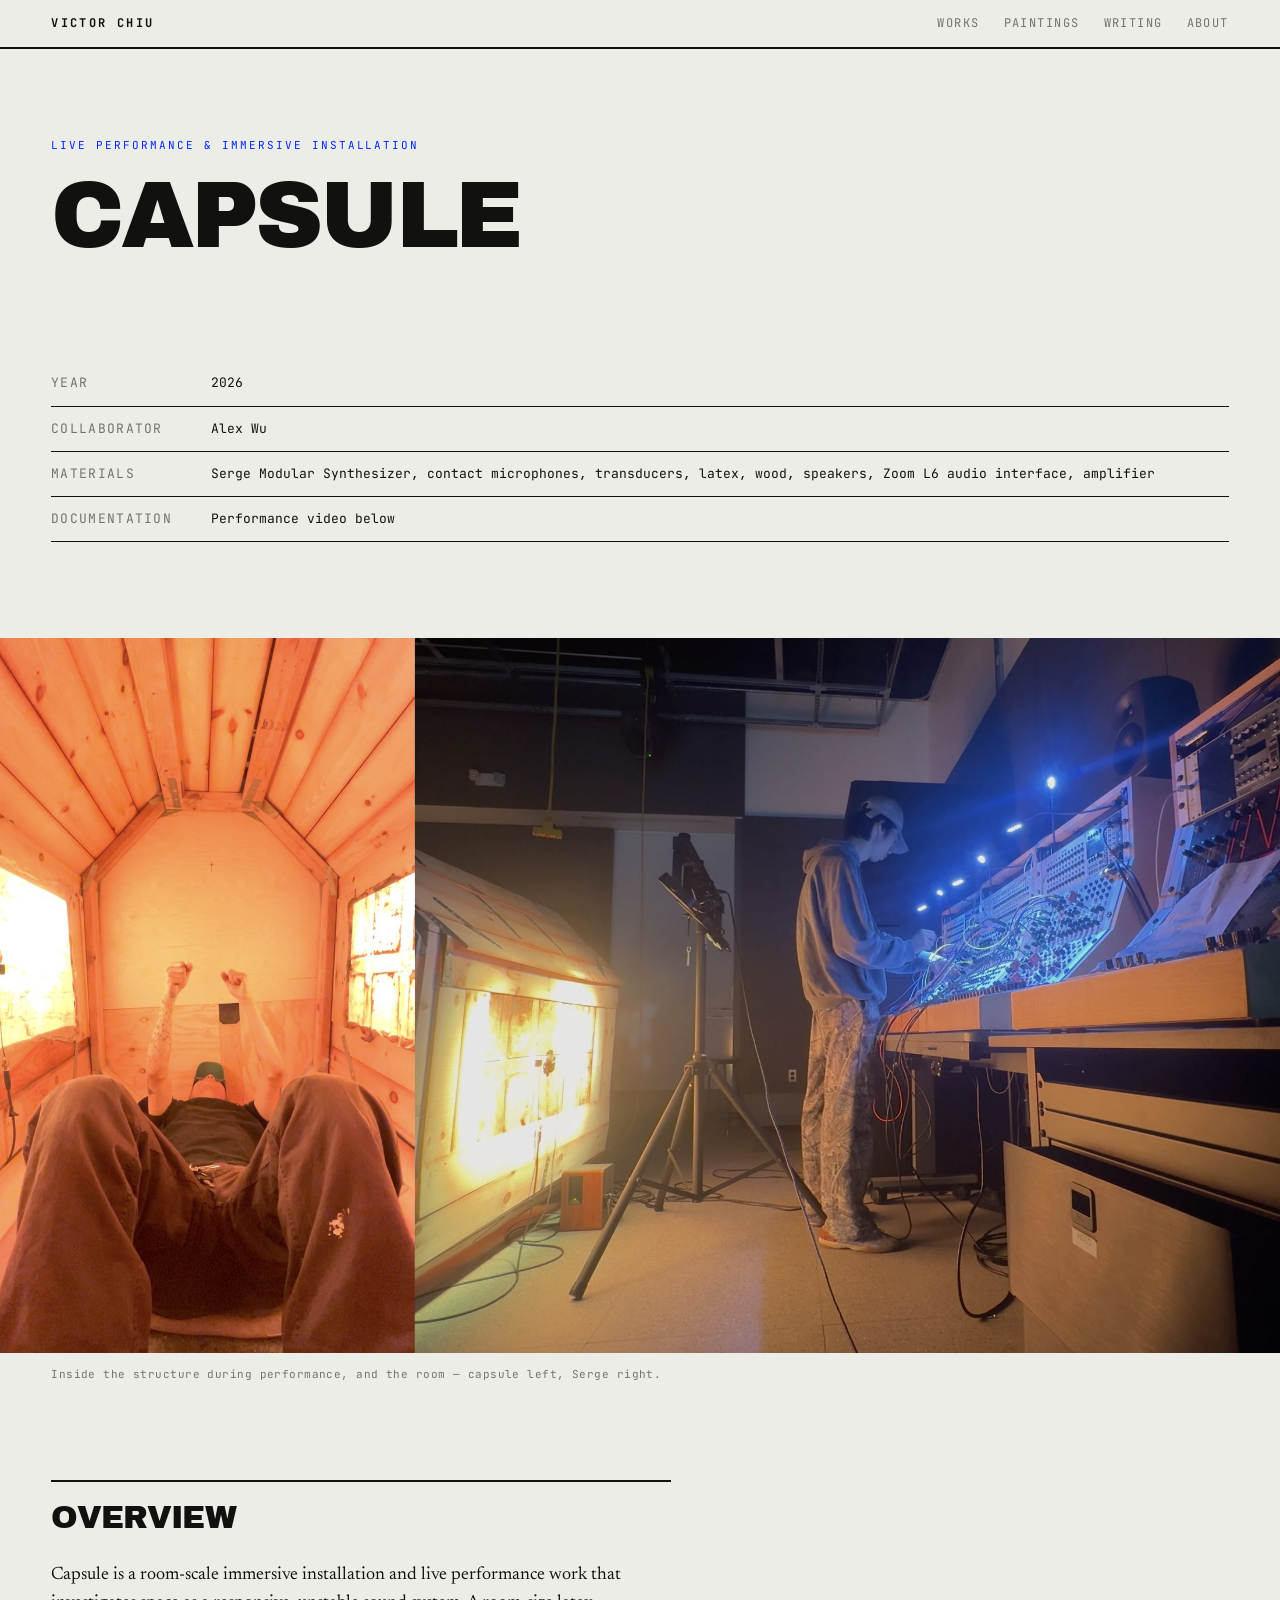
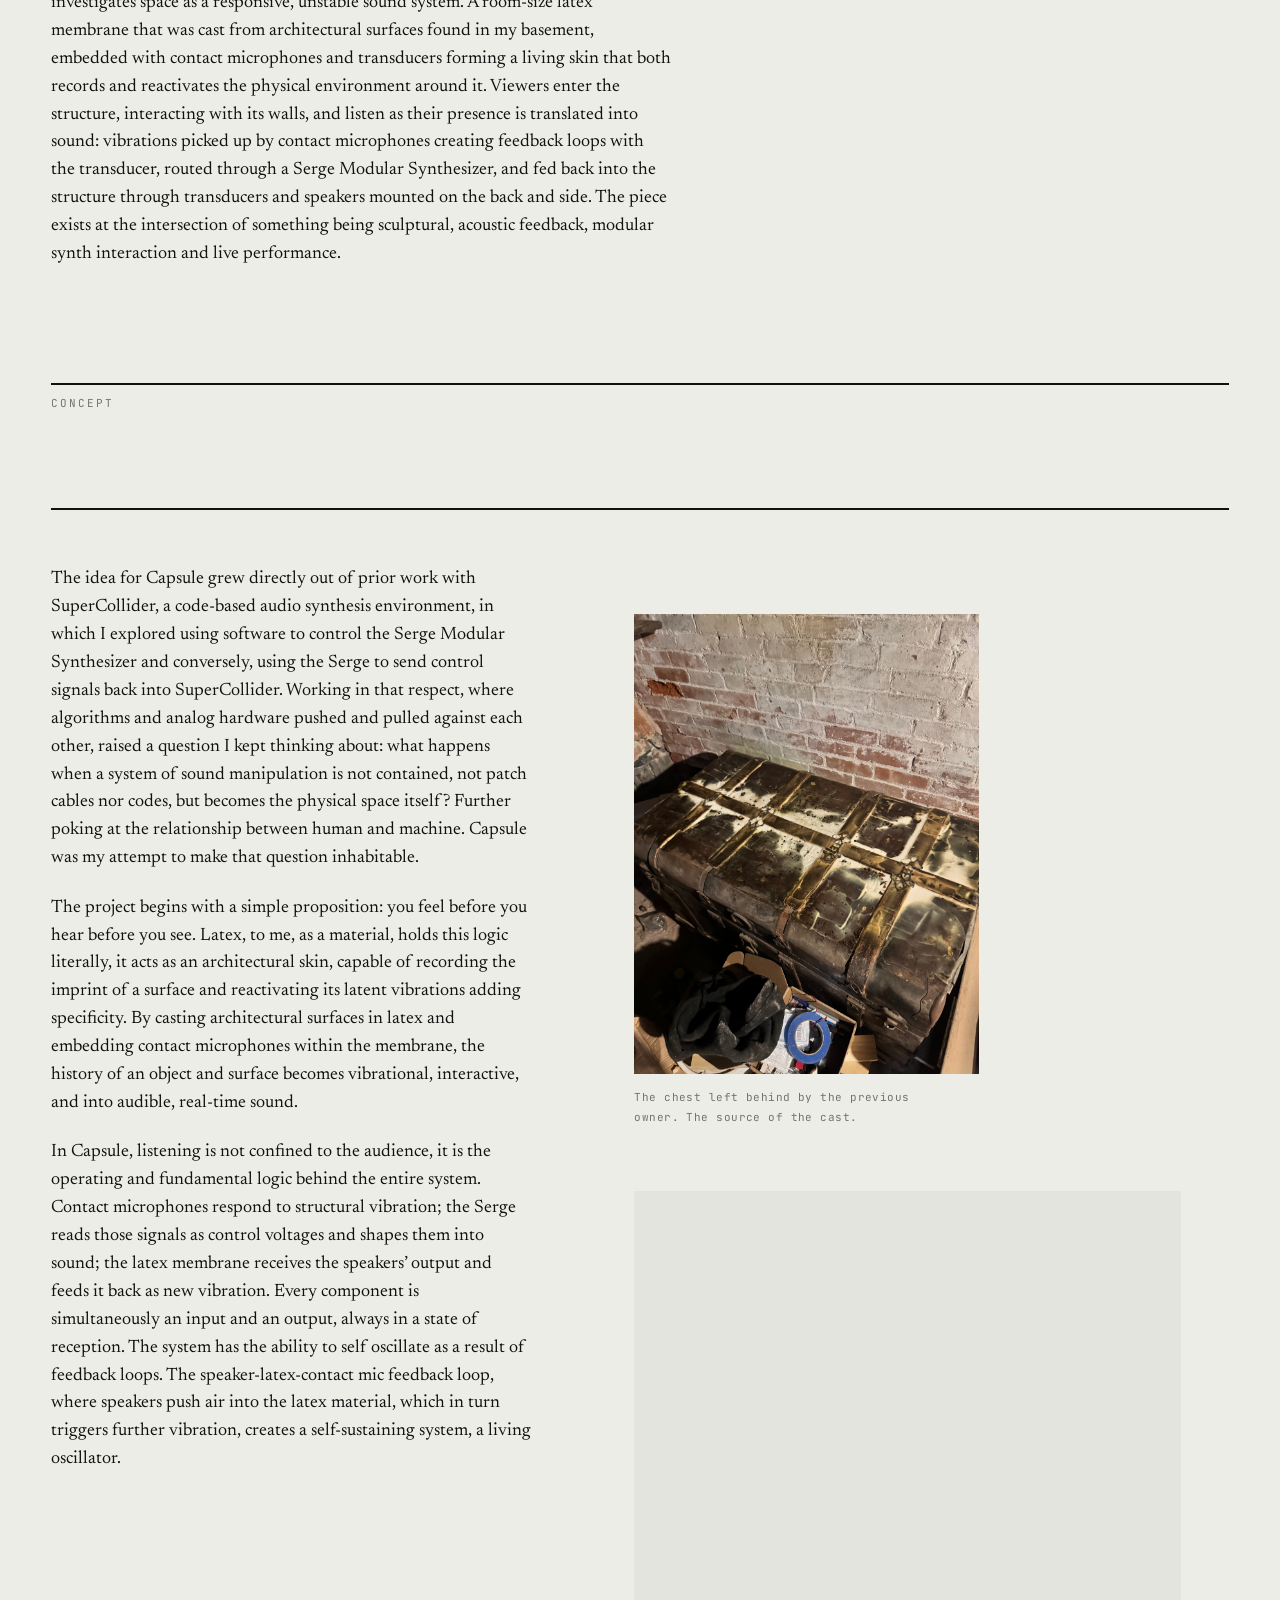
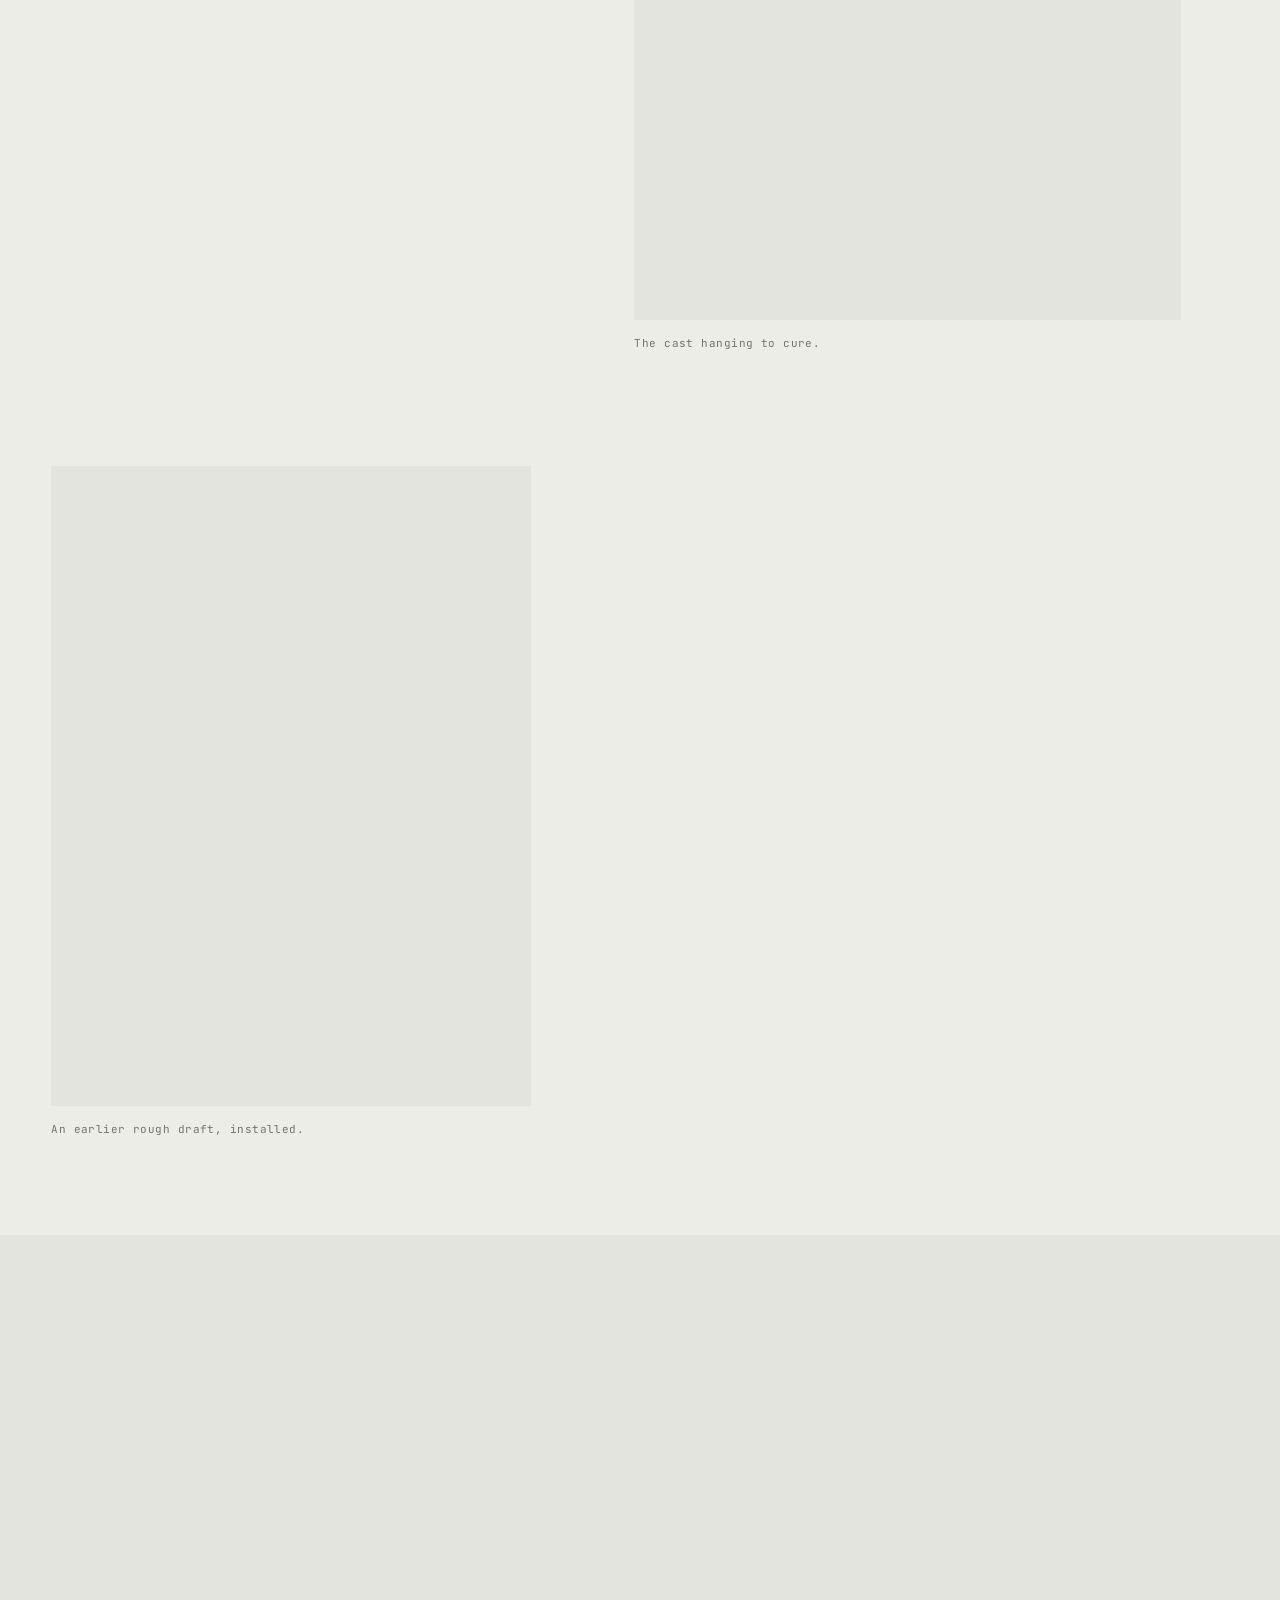
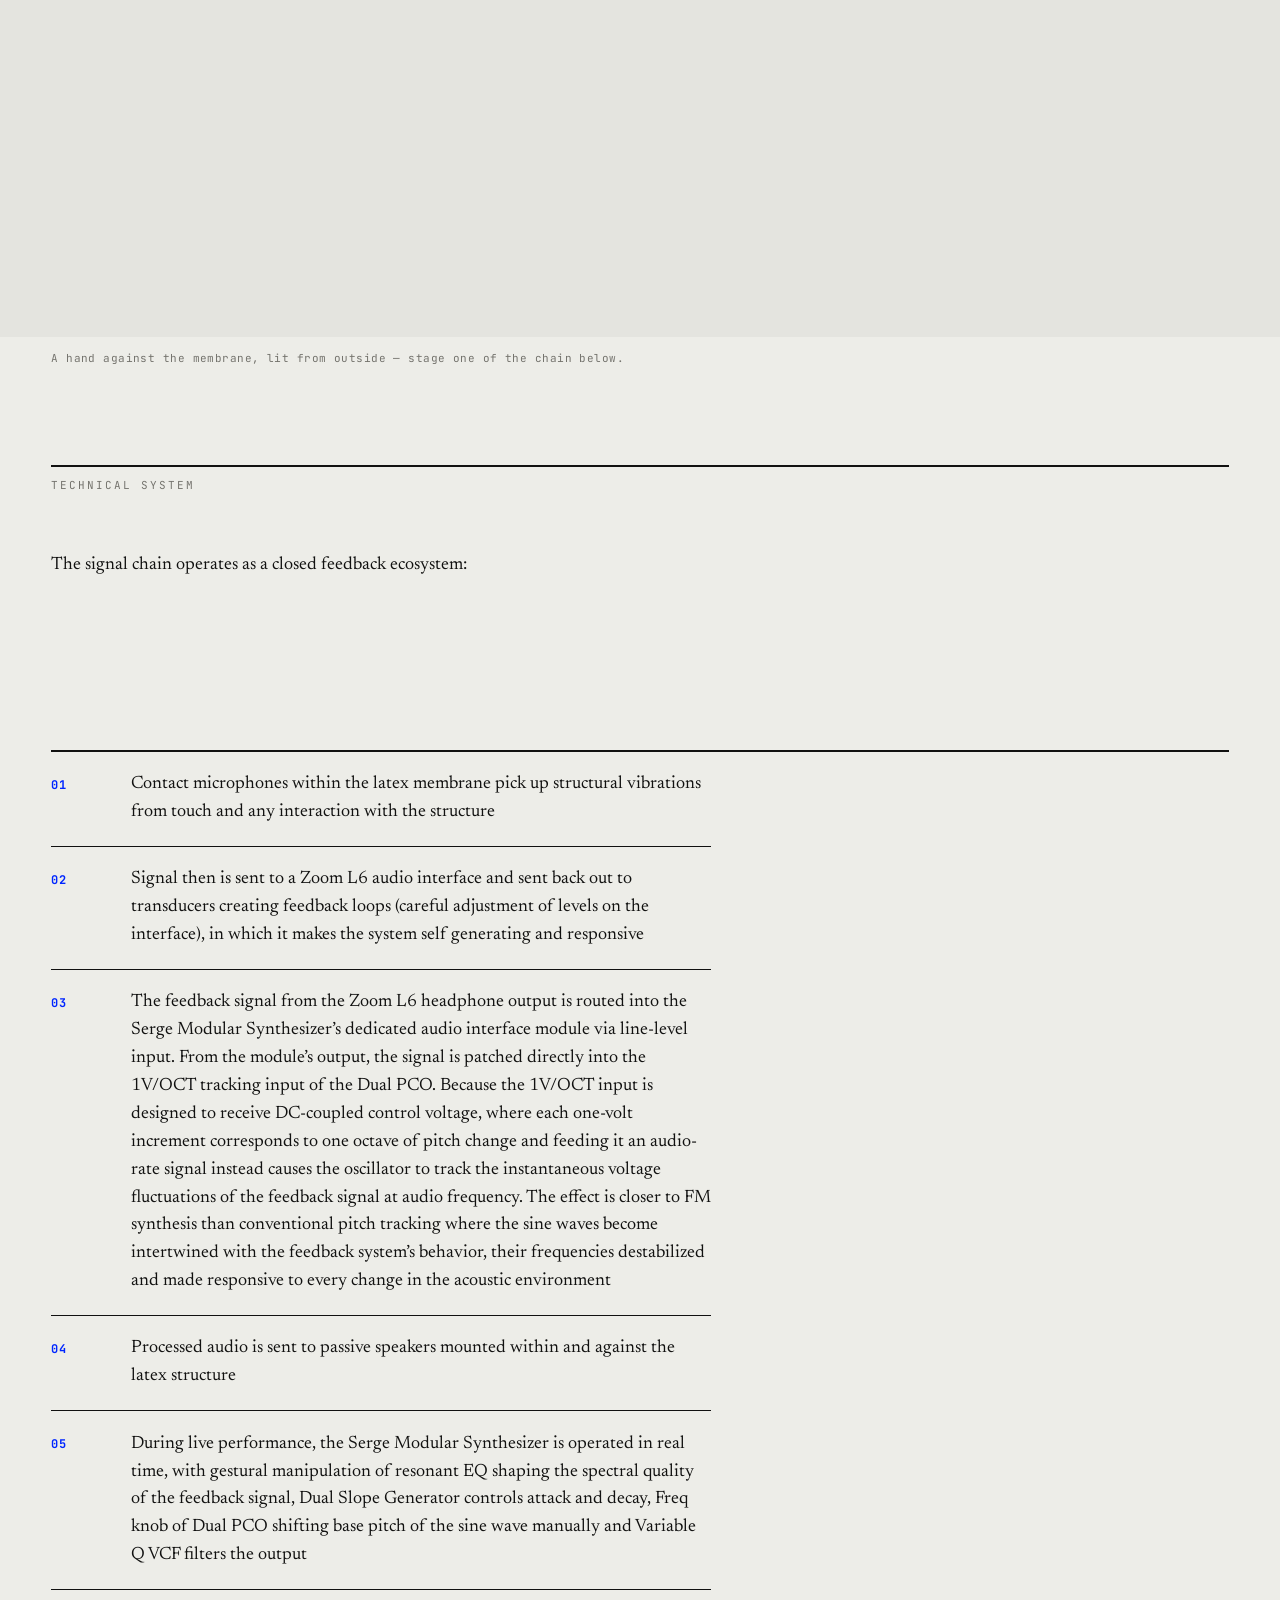
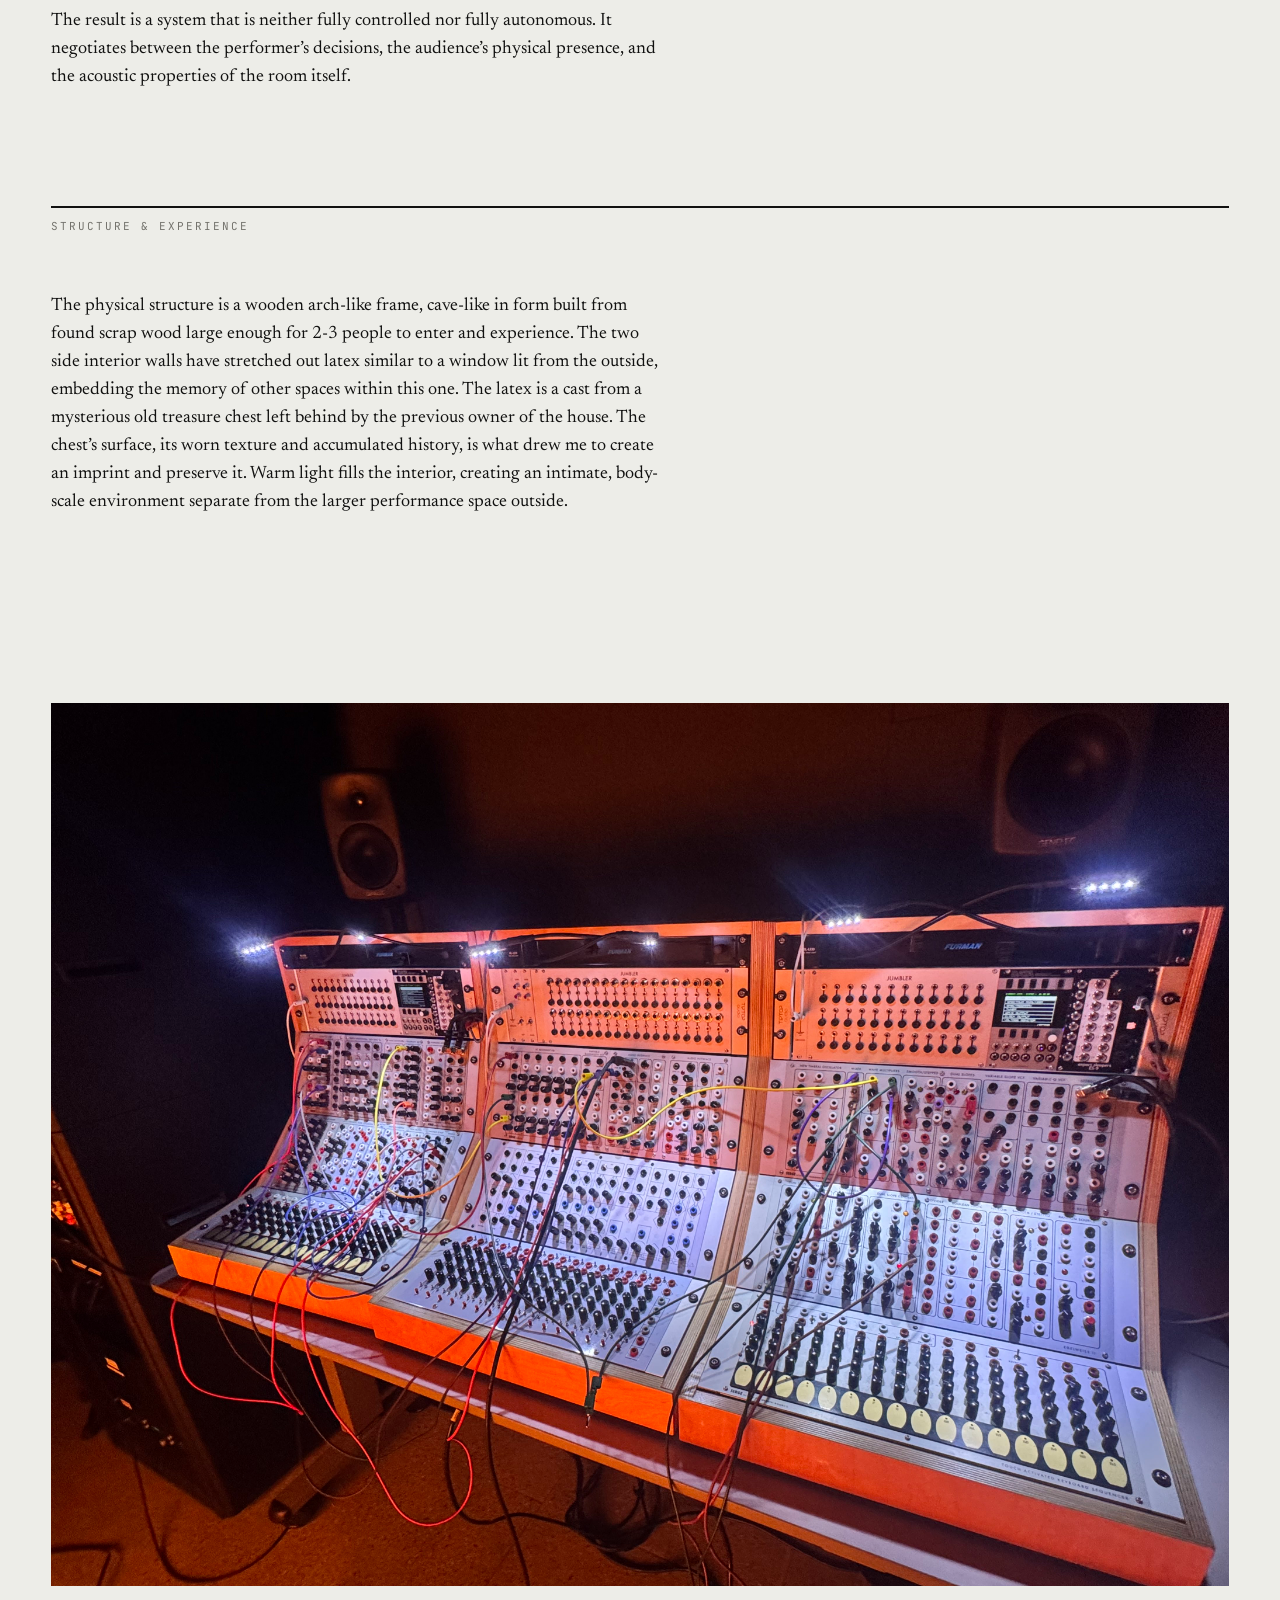
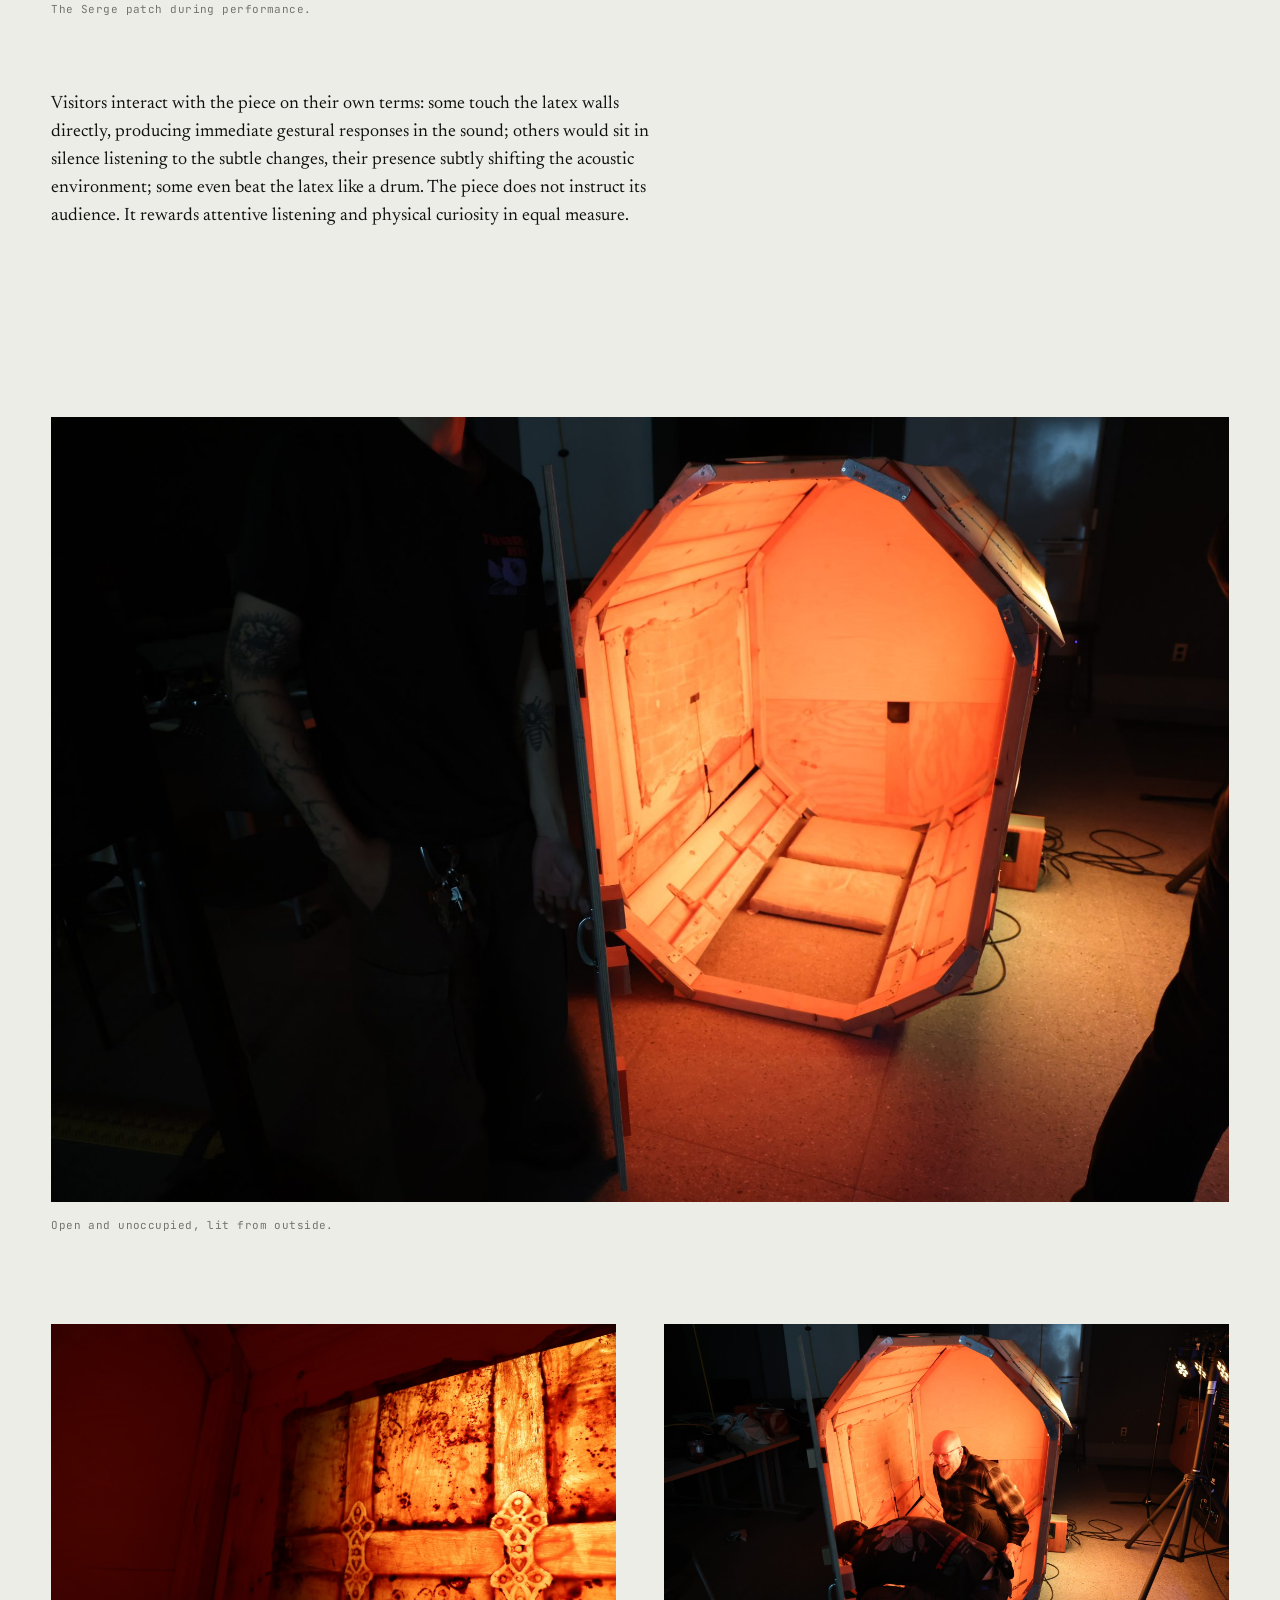
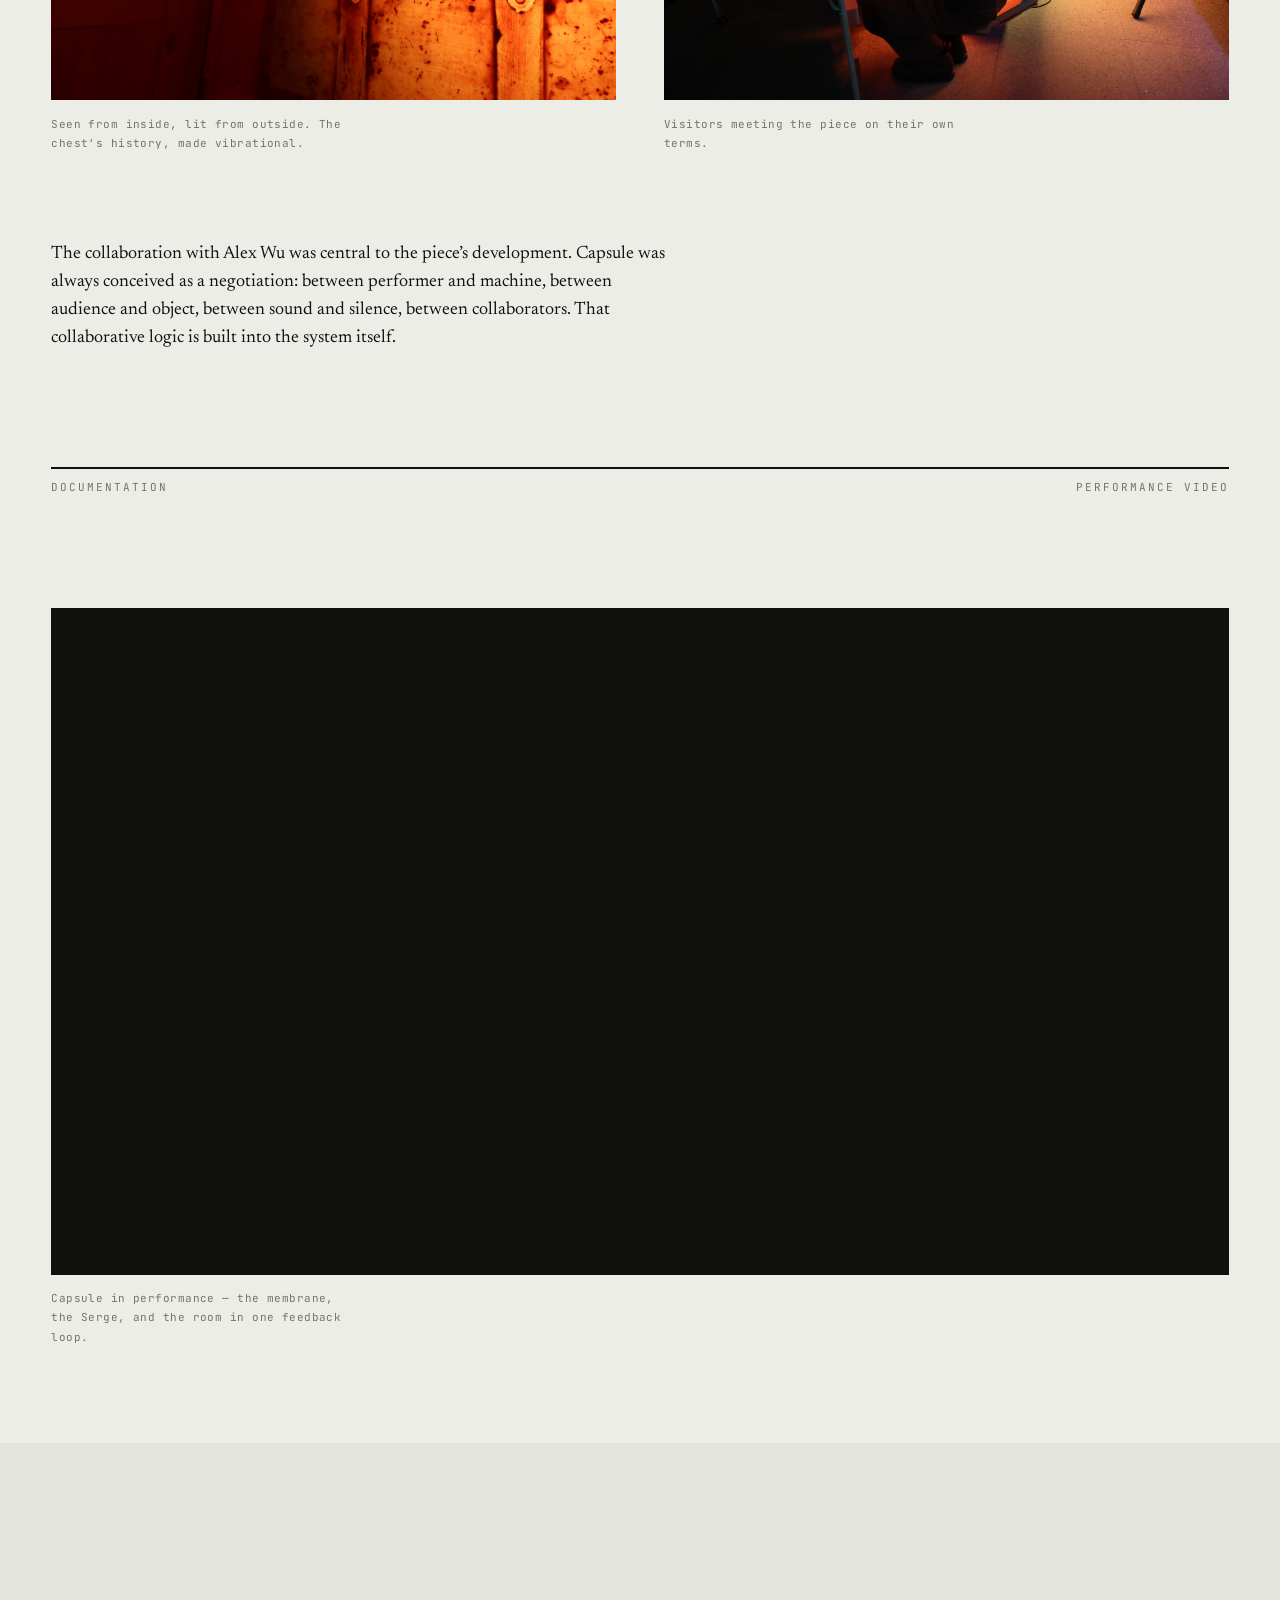
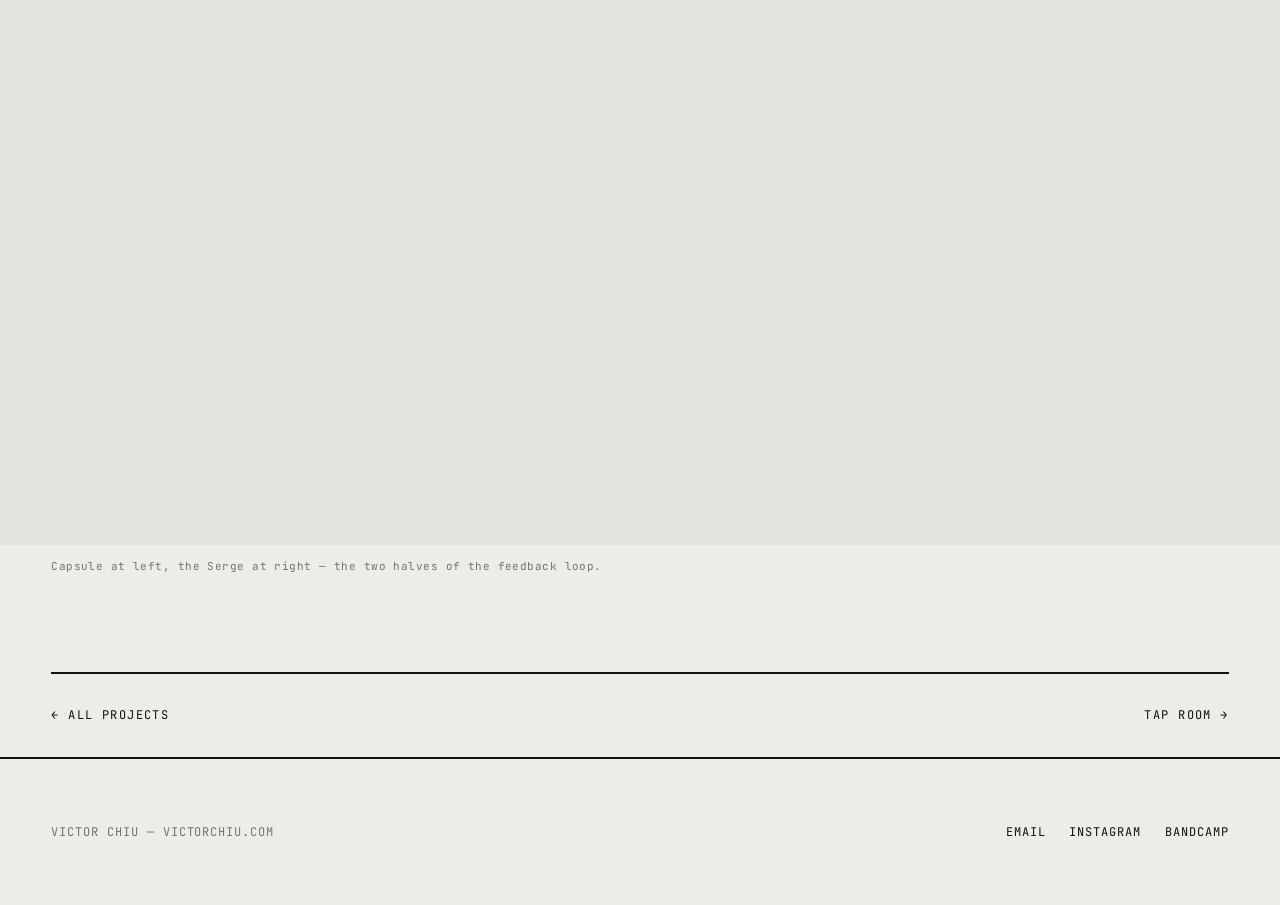
==== commit 4bdb92af: "Add files via upload" ====
--- a/capsule.html
+++ b/capsule.html
@@ -45,7 +45,7 @@
       <tr><th>Year</th><td>2026</td></tr>
       <tr><th>Collaborator</th><td>Alex Wu</td></tr>
       <tr><th>Materials</th><td>Serge Modular Synthesizer, contact microphones, transducers, latex, wood, speakers, Zoom L6 audio interface, amplifier</td></tr>
-      <tr><th>Documentation</th><td>Video available upon request</td></tr>
+      <tr><th>Documentation</th><td>Performance video below</td></tr>
     </table>
   </div>
 
@@ -243,6 +243,22 @@
     </div>
   </div>
 
+  <div class="wrap">
+    <div class="band-label" style="border-top: var(--rule-heavy); padding-top: 0.65rem;">
+      <span>Documentation</span>
+      <span>Performance video</span>
+    </div>
+
+    <figure class="figure fig-measure">
+      <div class="video-frame">
+        <iframe src="https://www.youtube.com/embed/iqsIen_Sv8A?start=6&amp;rel=0&amp;modestbranding=1&amp;playsinline=1"
+                title="Capsule — installation and performance documentation, 2026"
+                allow="fullscreen" allowfullscreen loading="lazy"></iframe>
+      </div>
+      <figcaption>Capsule in performance &mdash; the membrane, the Serge, and the room in one feedback loop.</figcaption>
+    </figure>
+  </div>
+
 <figure class="figure bleed">
     <img src="images/capsule-10.jpg" loading="lazy" decoding="async" alt="The full installation: the capsule glowing orange at left with its latex windows lit, and the Serge modular rig lit blue at right, in a darkened studio.">
       <figcaption>Capsule at left, the Serge at right &mdash; the two halves of the feedback loop.</figcaption>
--- a/style.css
+++ b/style.css
@@ -917,6 +917,26 @@
   padding-top: 0.9rem;
   display: flex;
   justify-content: space-between;
+}
+
+/* ---------- video embeds ----------
+   YouTube iframes, framed in the heavy rule like the Bandcamp
+   players so they read as deliberate insets. The padding-top
+   wrapper keeps 16:9 at any width. */
+.video-frame {
+  position: relative;
+  padding-top: 56.25%;
+  border: var(--rule-heavy);
+  background: var(--ink);
+}
+
+.video-frame iframe {
+  position: absolute;
+  inset: 0;
+  width: 100%;
+  height: 100%;
+  border: 0;
+  display: block;
 }
 
 /* ---------- diagram ---------- */
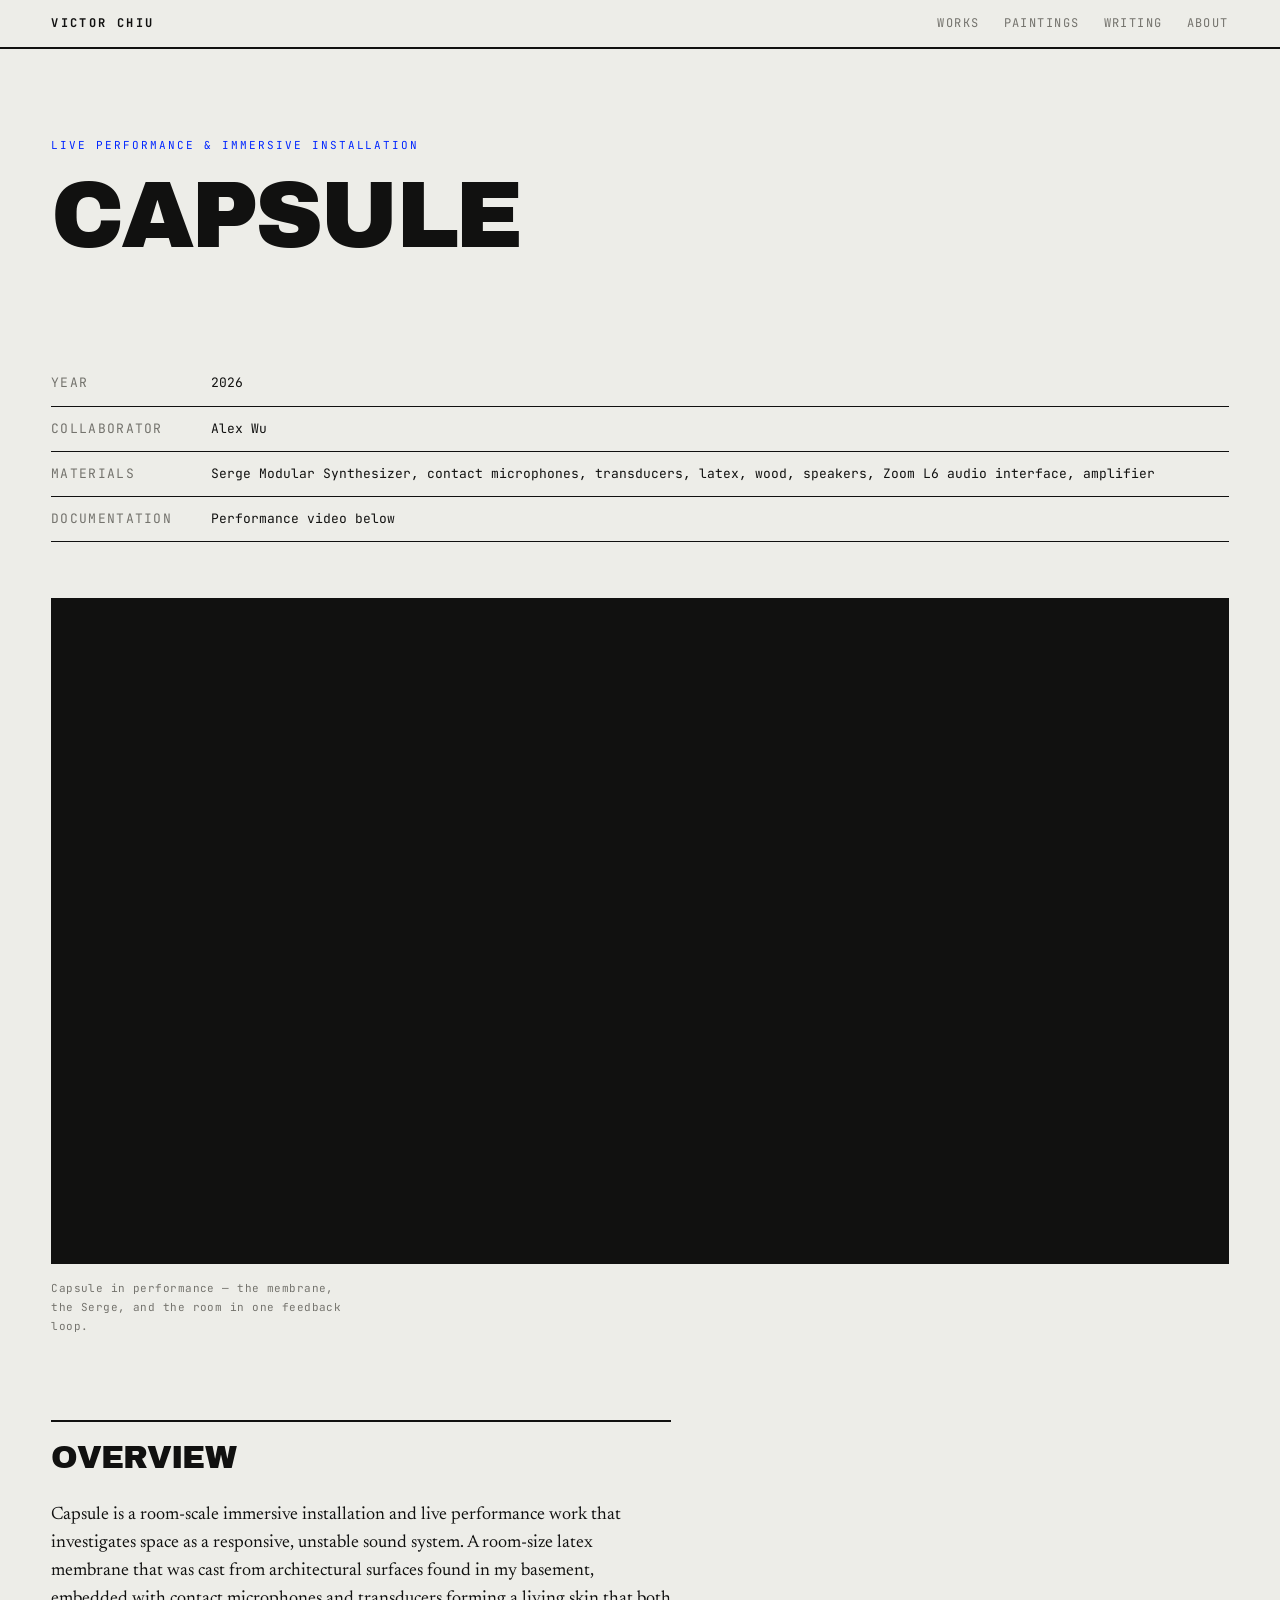
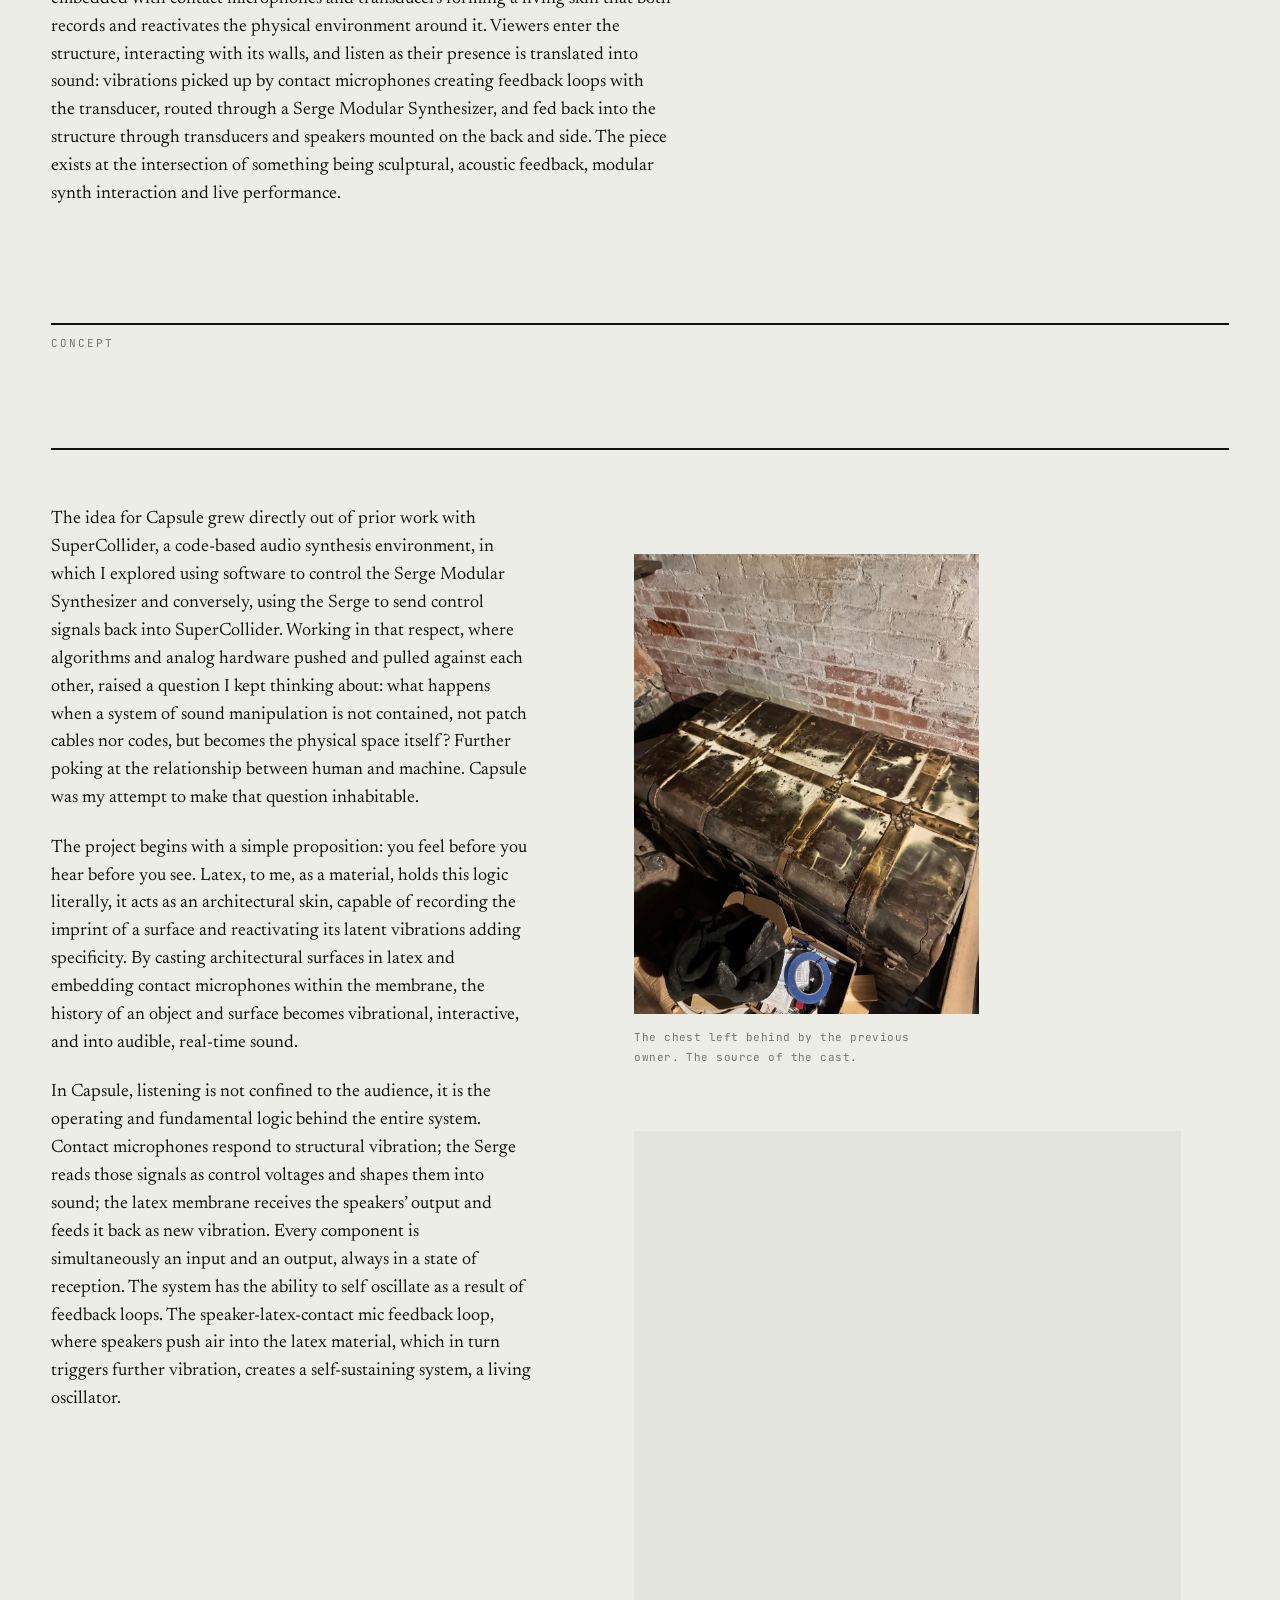
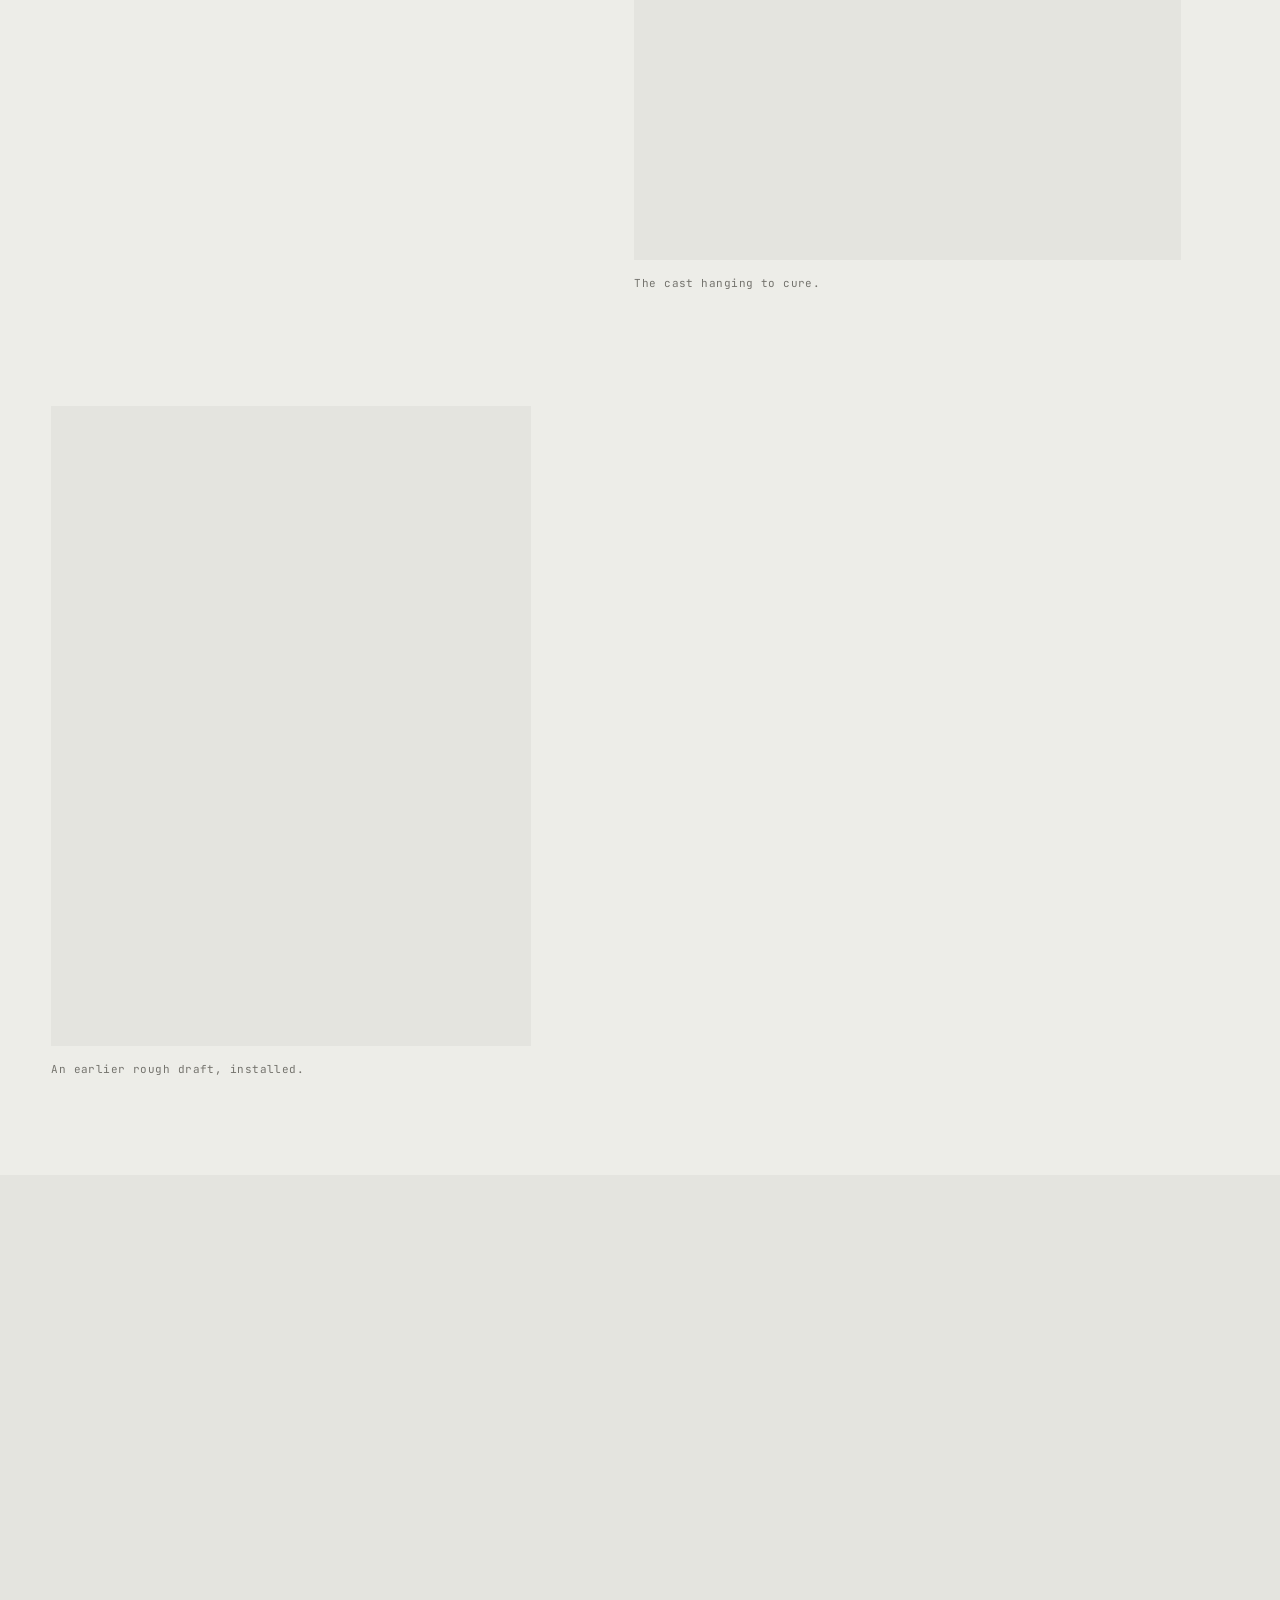
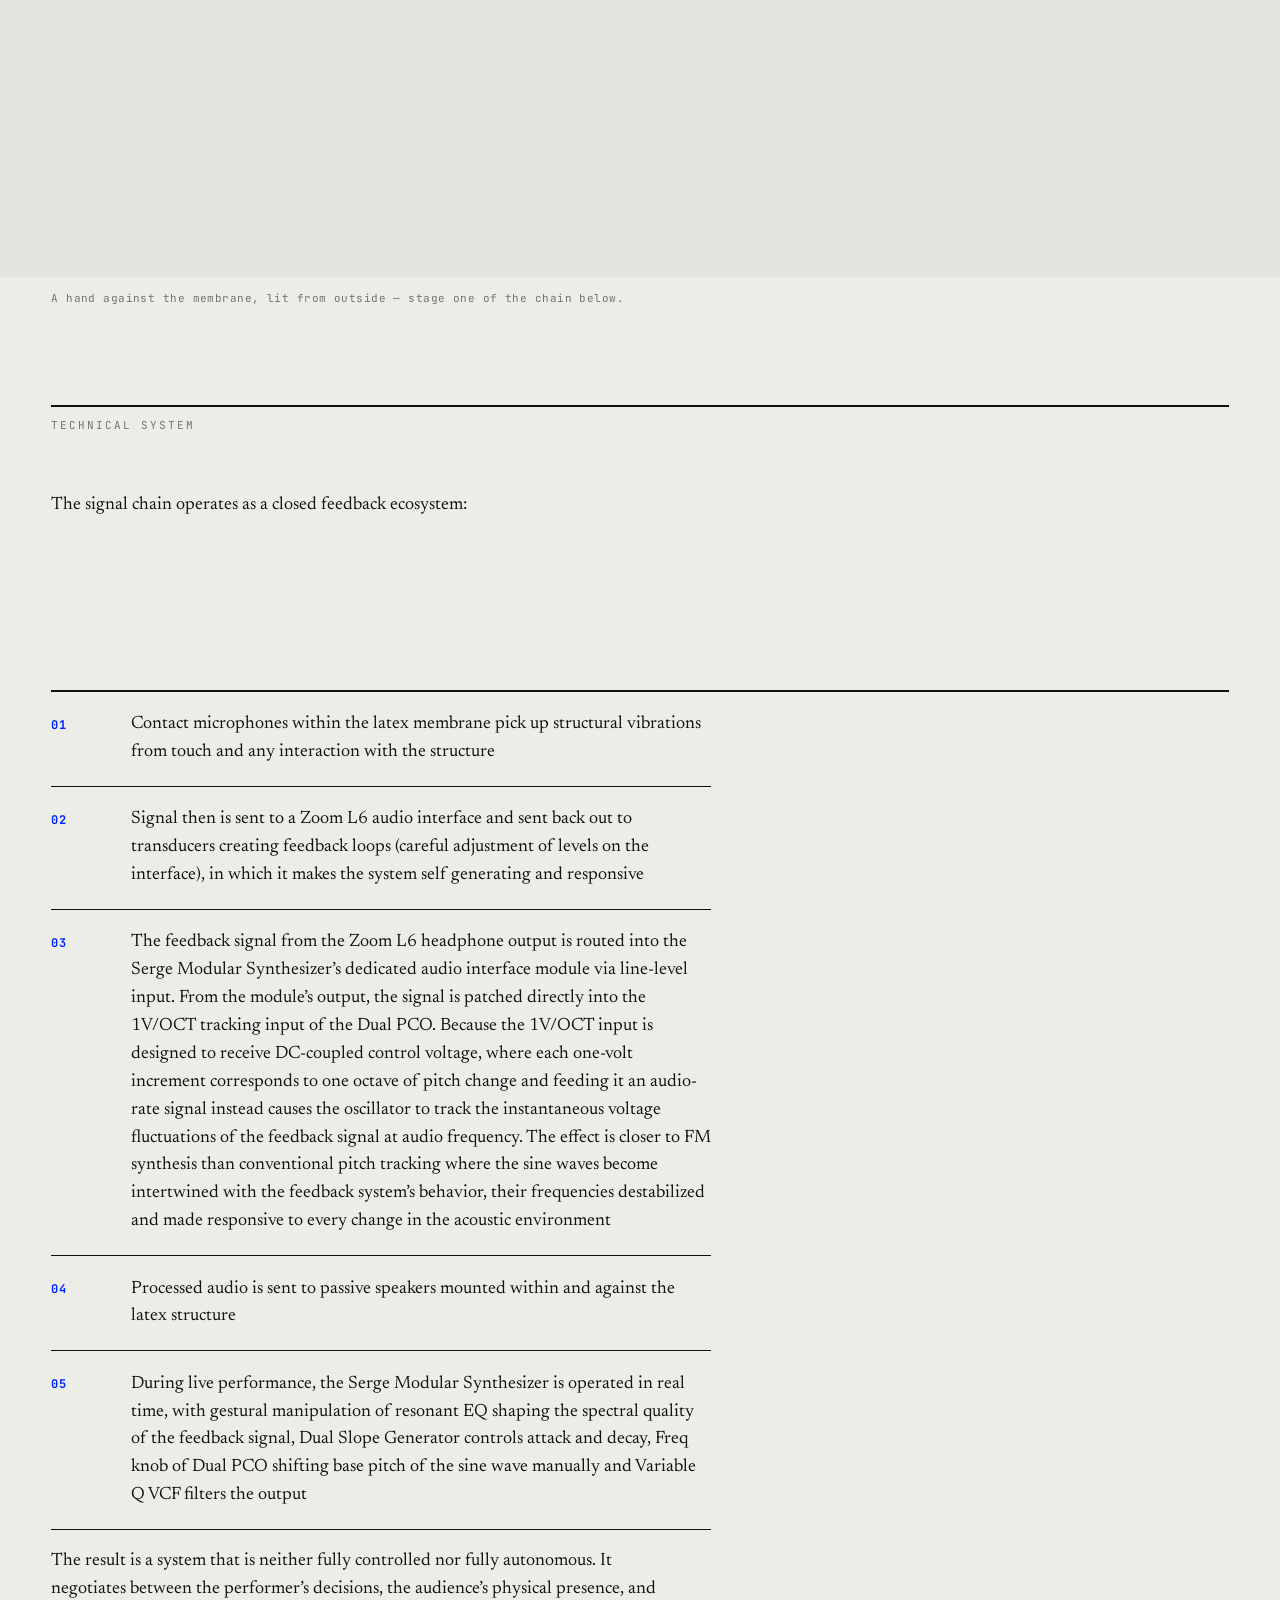
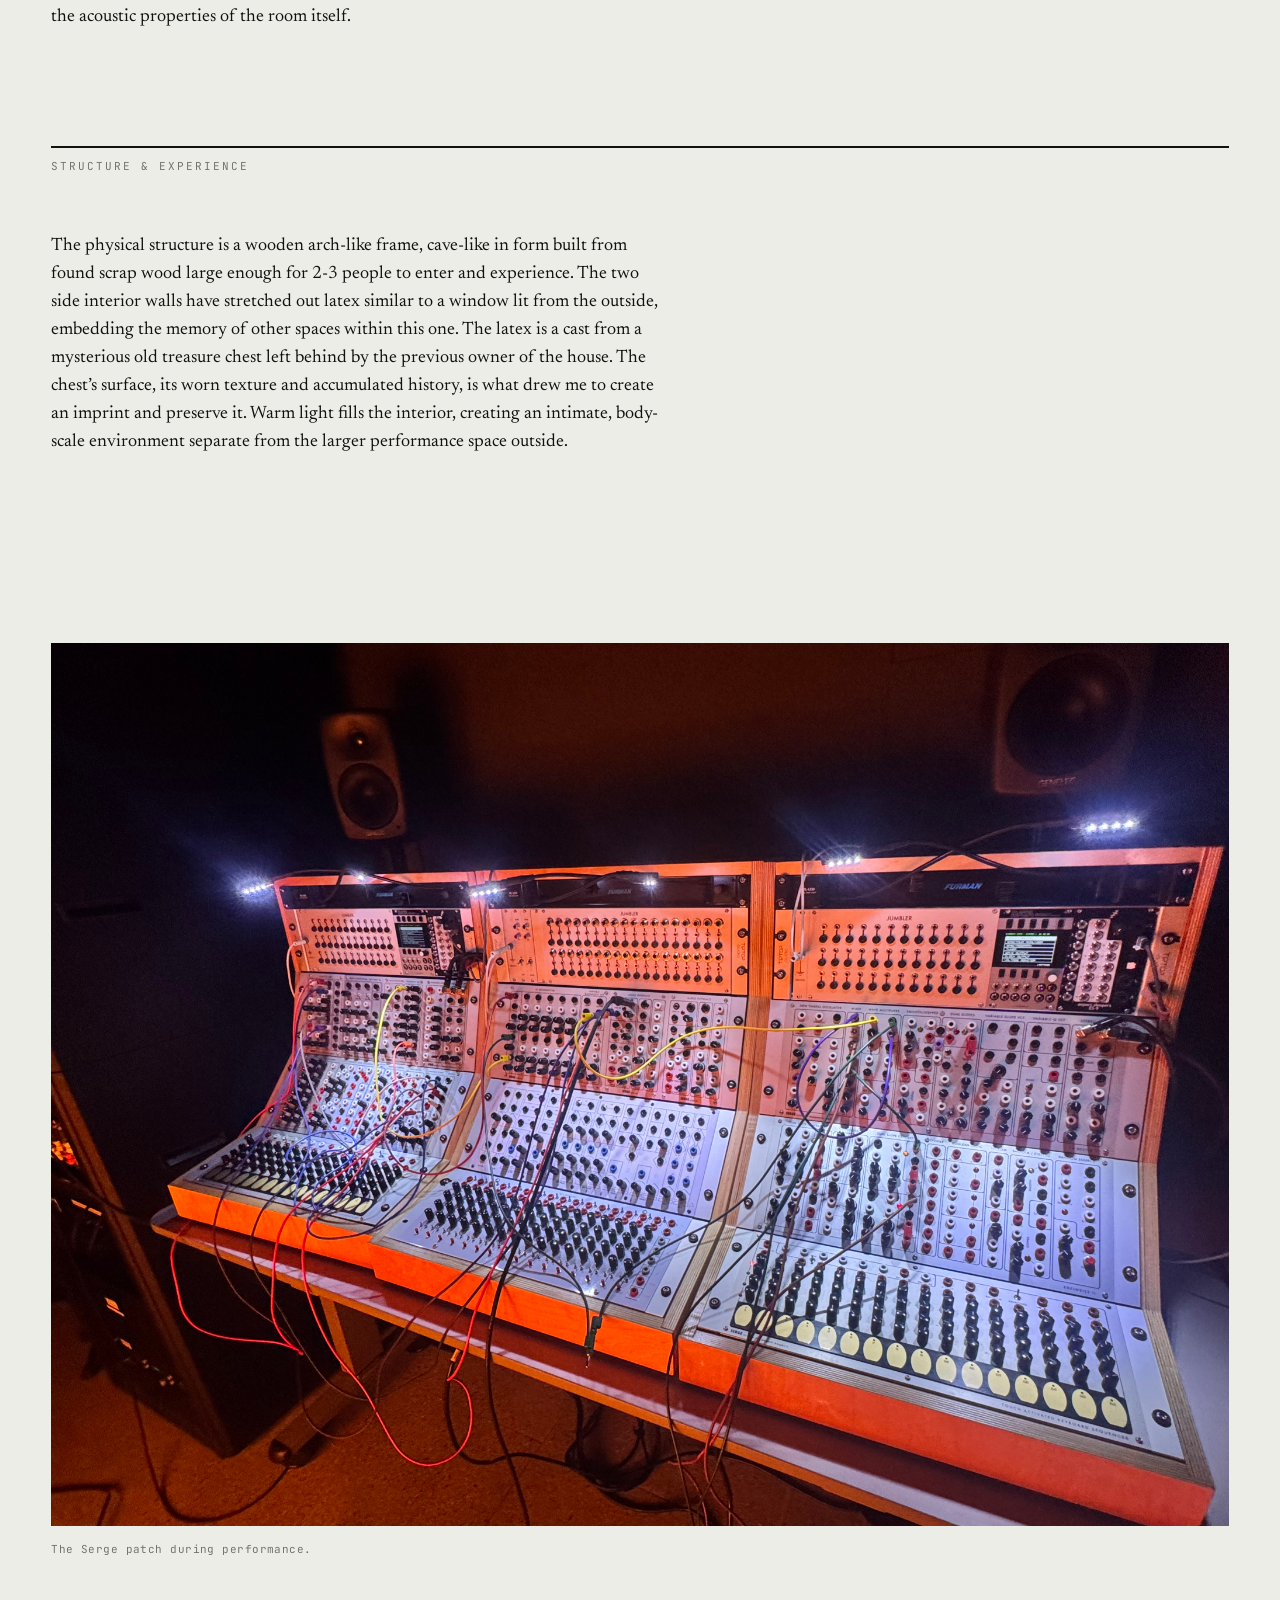
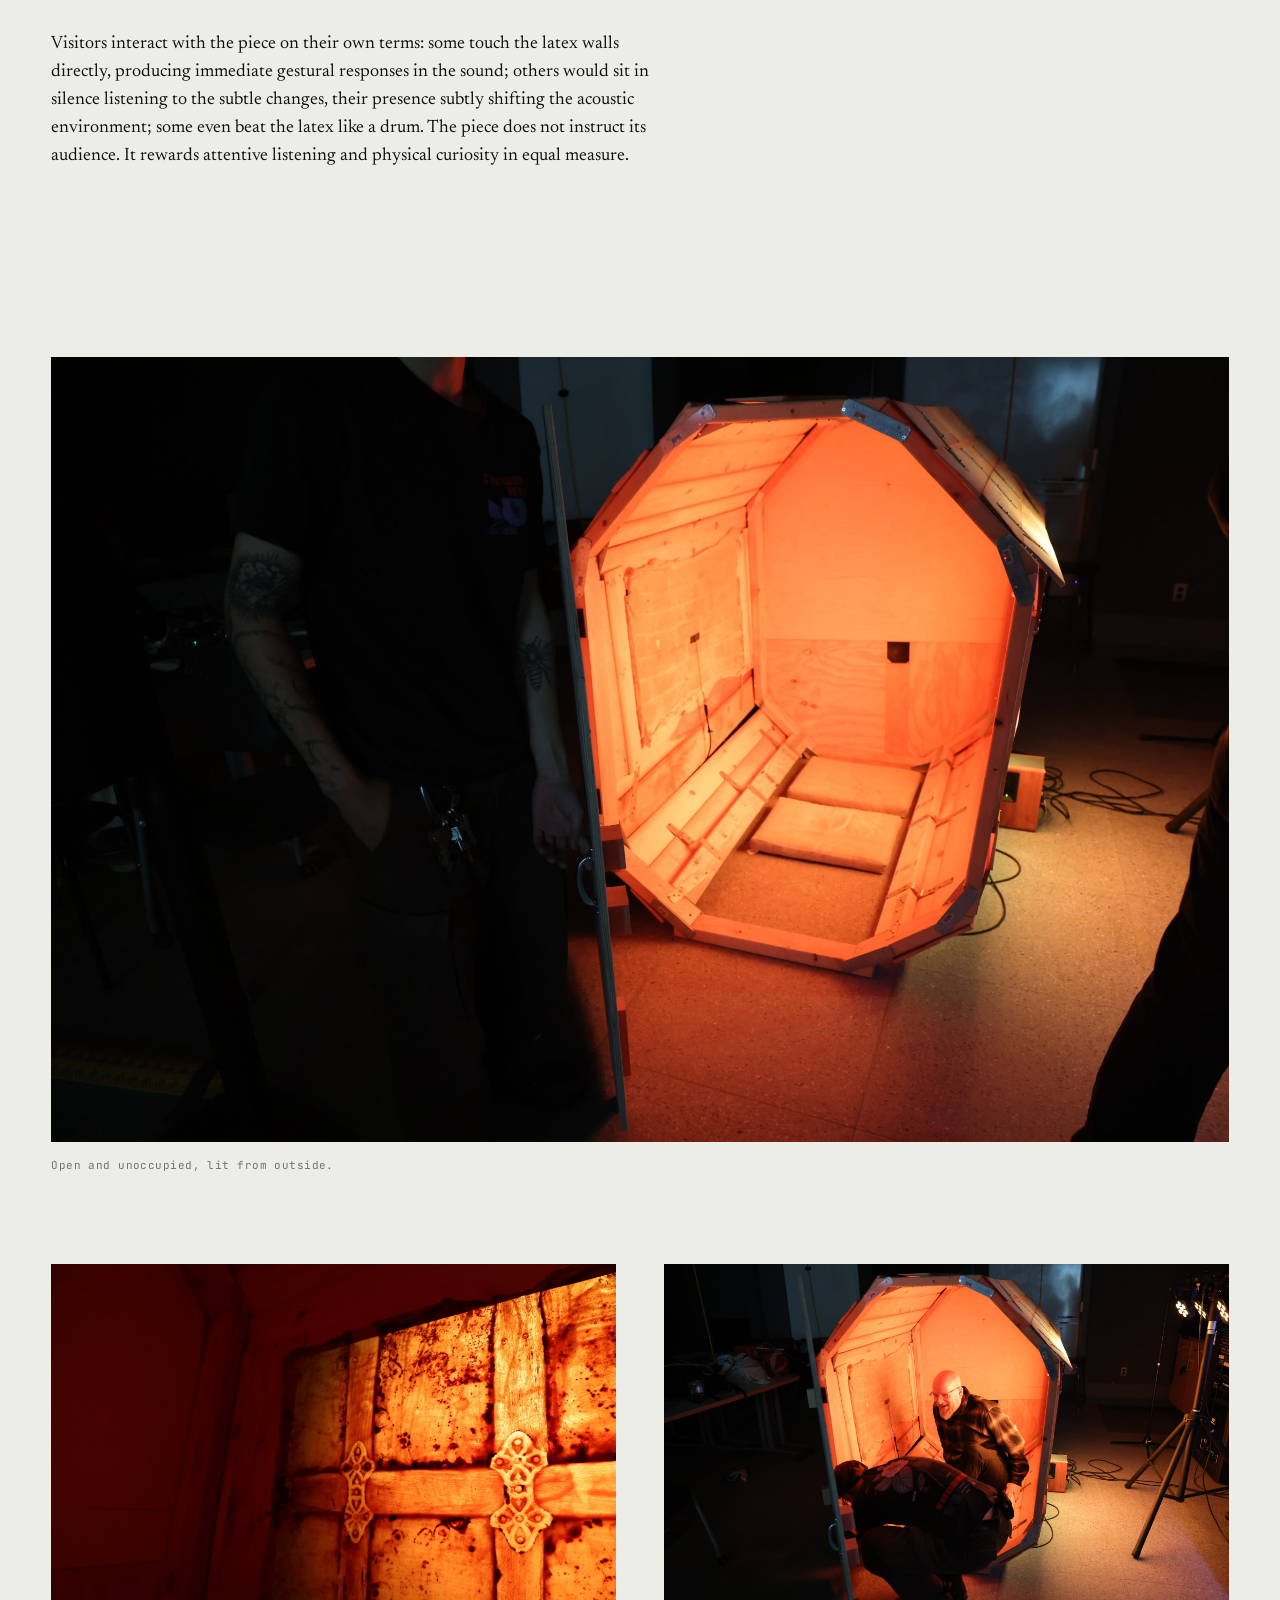
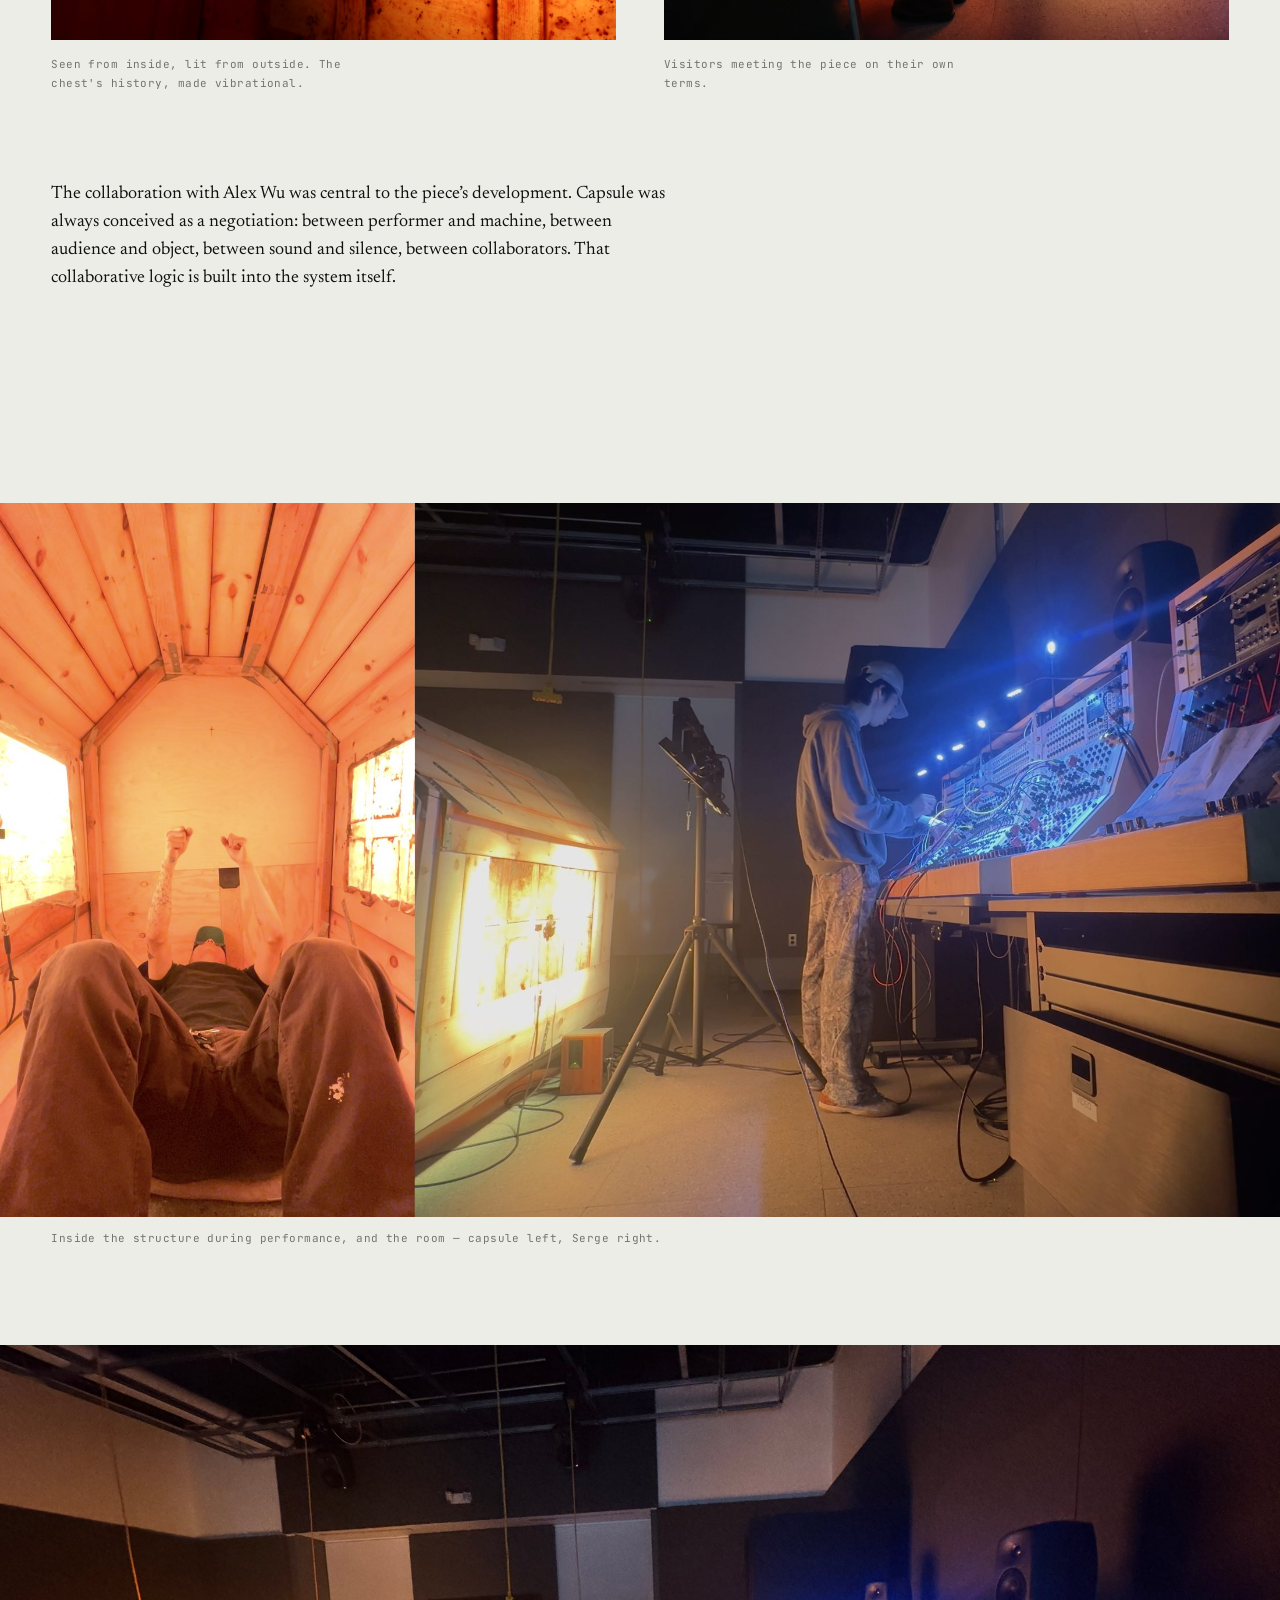
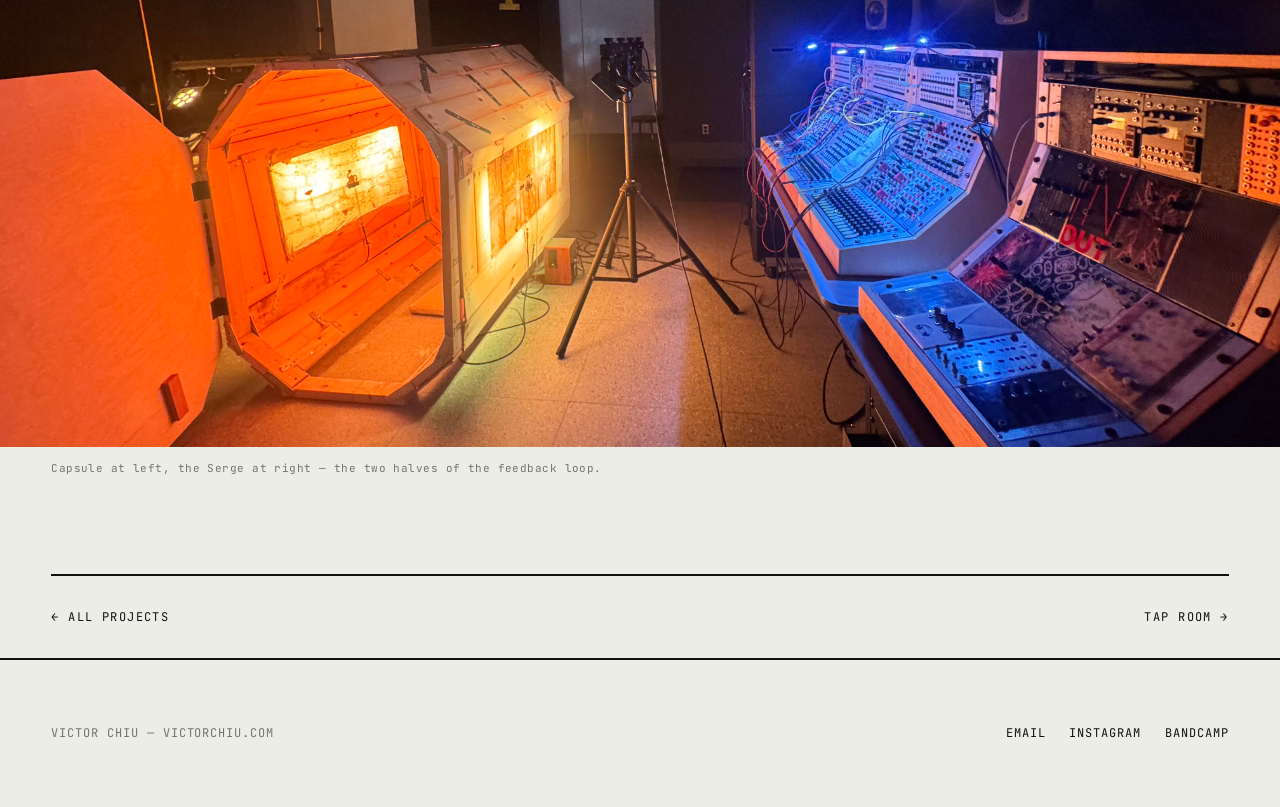
==== commit a9834146: "Add files via upload" ====
--- a/capsule.html
+++ b/capsule.html
@@ -49,10 +49,16 @@
     </table>
   </div>
 
-<figure class="figure bleed no-crop">
-    <img src="images/capsule-01.jpg" alt="Two views side by side: a person lying inside the glowing capsule with hands raised to the ceiling, and the capsule installed in a darkened room beside a performer at the Serge synthesizer.">
-      <figcaption>Inside the structure during performance, and the room &mdash; capsule left, Serge right.</figcaption>
-  </figure>
+<div class="wrap">
+    <figure class="figure fig-measure" style="margin-top:0">
+      <div class="video-frame">
+        <iframe src="https://www.youtube.com/embed/iqsIen_Sv8A?start=6&amp;rel=0&amp;modestbranding=1&amp;playsinline=1"
+                title="Capsule — installation and performance documentation, 2026"
+                allow="fullscreen" allowfullscreen loading="lazy"></iframe>
+      </div>
+      <figcaption>Capsule in performance &mdash; the membrane, the Serge, and the room in one feedback loop.</figcaption>
+    </figure>
+  </div>
 
   <div class="wrap">
     <div class="prose">
@@ -243,21 +249,11 @@
     </div>
   </div>
 
-  <div class="wrap">
-    <div class="band-label" style="border-top: var(--rule-heavy); padding-top: 0.65rem;">
-      <span>Documentation</span>
-      <span>Performance video</span>
-    </div>
-
-    <figure class="figure fig-measure">
-      <div class="video-frame">
-        <iframe src="https://www.youtube.com/embed/iqsIen_Sv8A?start=6&amp;rel=0&amp;modestbranding=1&amp;playsinline=1"
-                title="Capsule — installation and performance documentation, 2026"
-                allow="fullscreen" allowfullscreen loading="lazy"></iframe>
-      </div>
-      <figcaption>Capsule in performance &mdash; the membrane, the Serge, and the room in one feedback loop.</figcaption>
-    </figure>
-  </div>
+<figure class="figure bleed no-crop">
+    <img src="images/capsule-01.jpg" alt="Two views side by side: a person lying inside the glowing capsule with hands raised to the ceiling, and the capsule installed in a darkened room beside a performer at the Serge synthesizer.">
+      <figcaption>Inside the structure during performance, and the room &mdash; capsule left, Serge right.</figcaption>
+  </figure>
+
 
 <figure class="figure bleed">
     <img src="images/capsule-10.jpg" loading="lazy" decoding="async" alt="The full installation: the capsule glowing orange at left with its latex windows lit, and the Serge modular rig lit blue at right, in a darkened studio.">
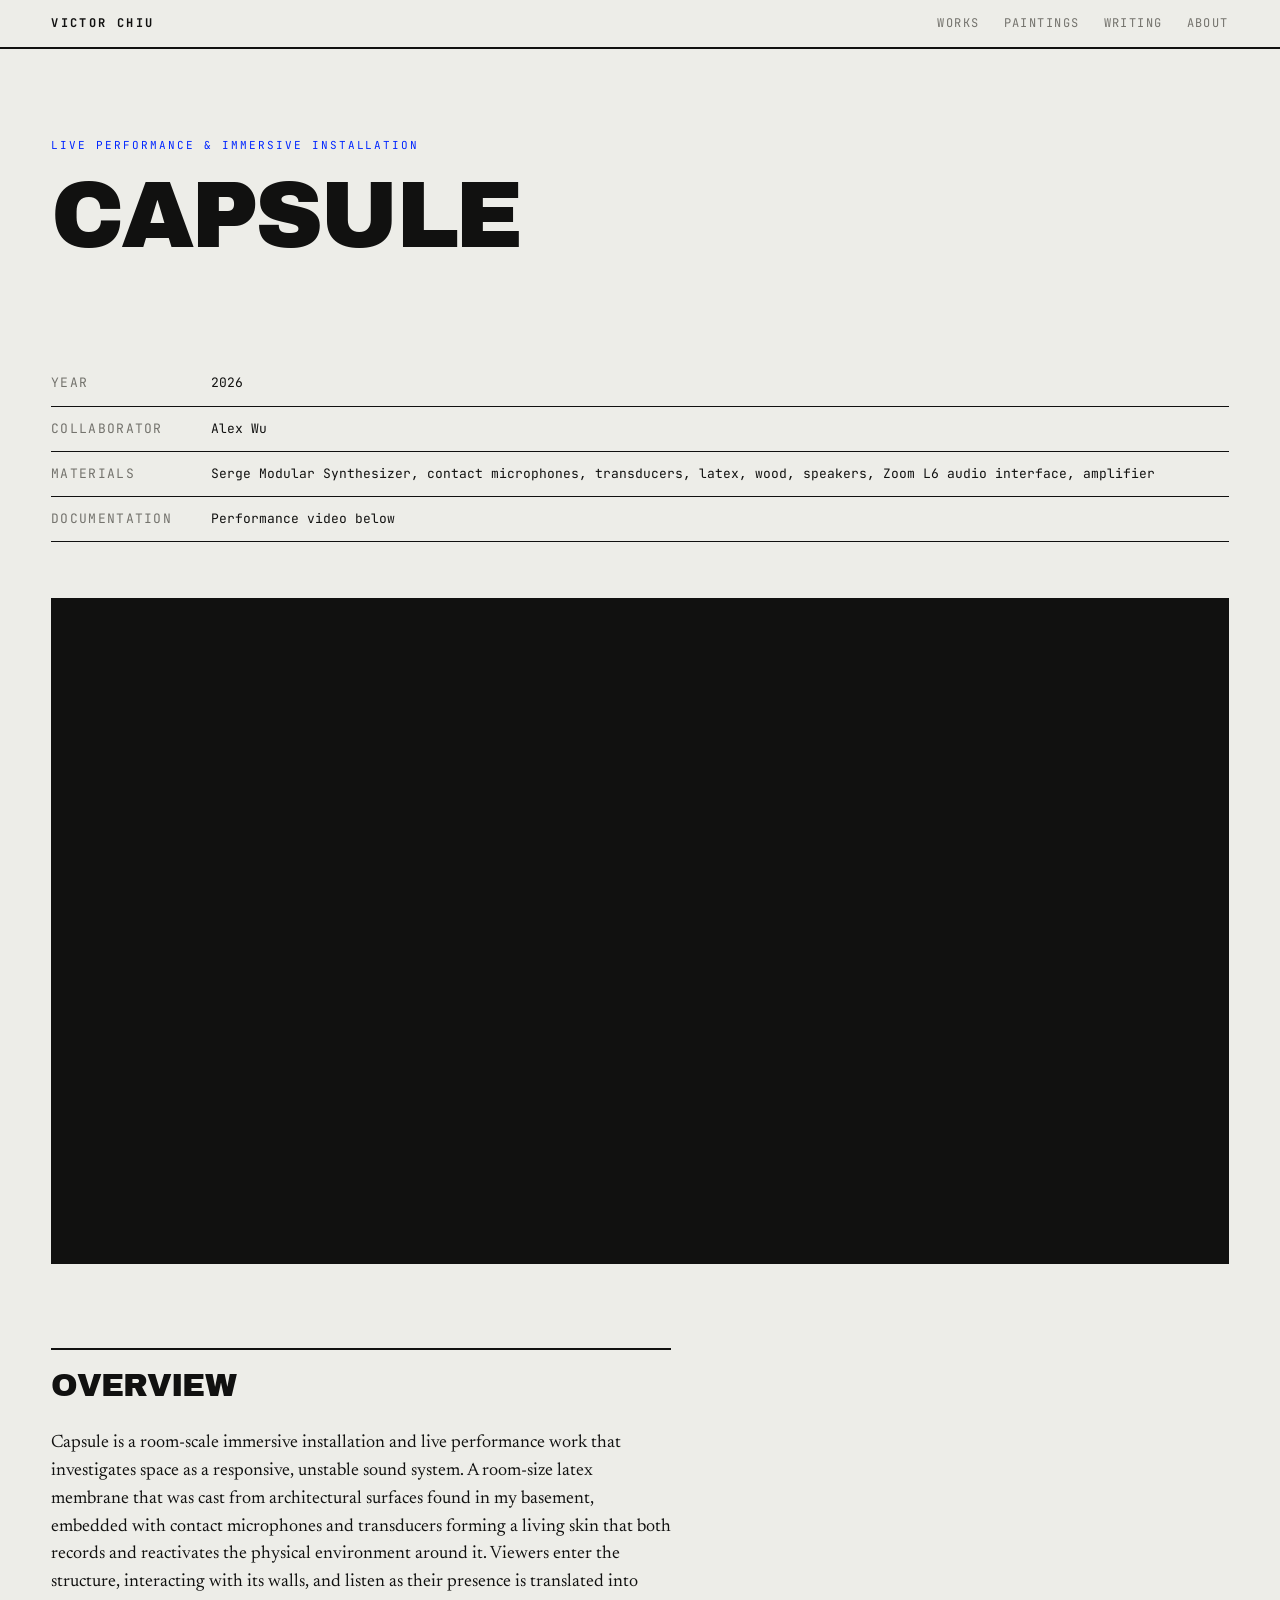
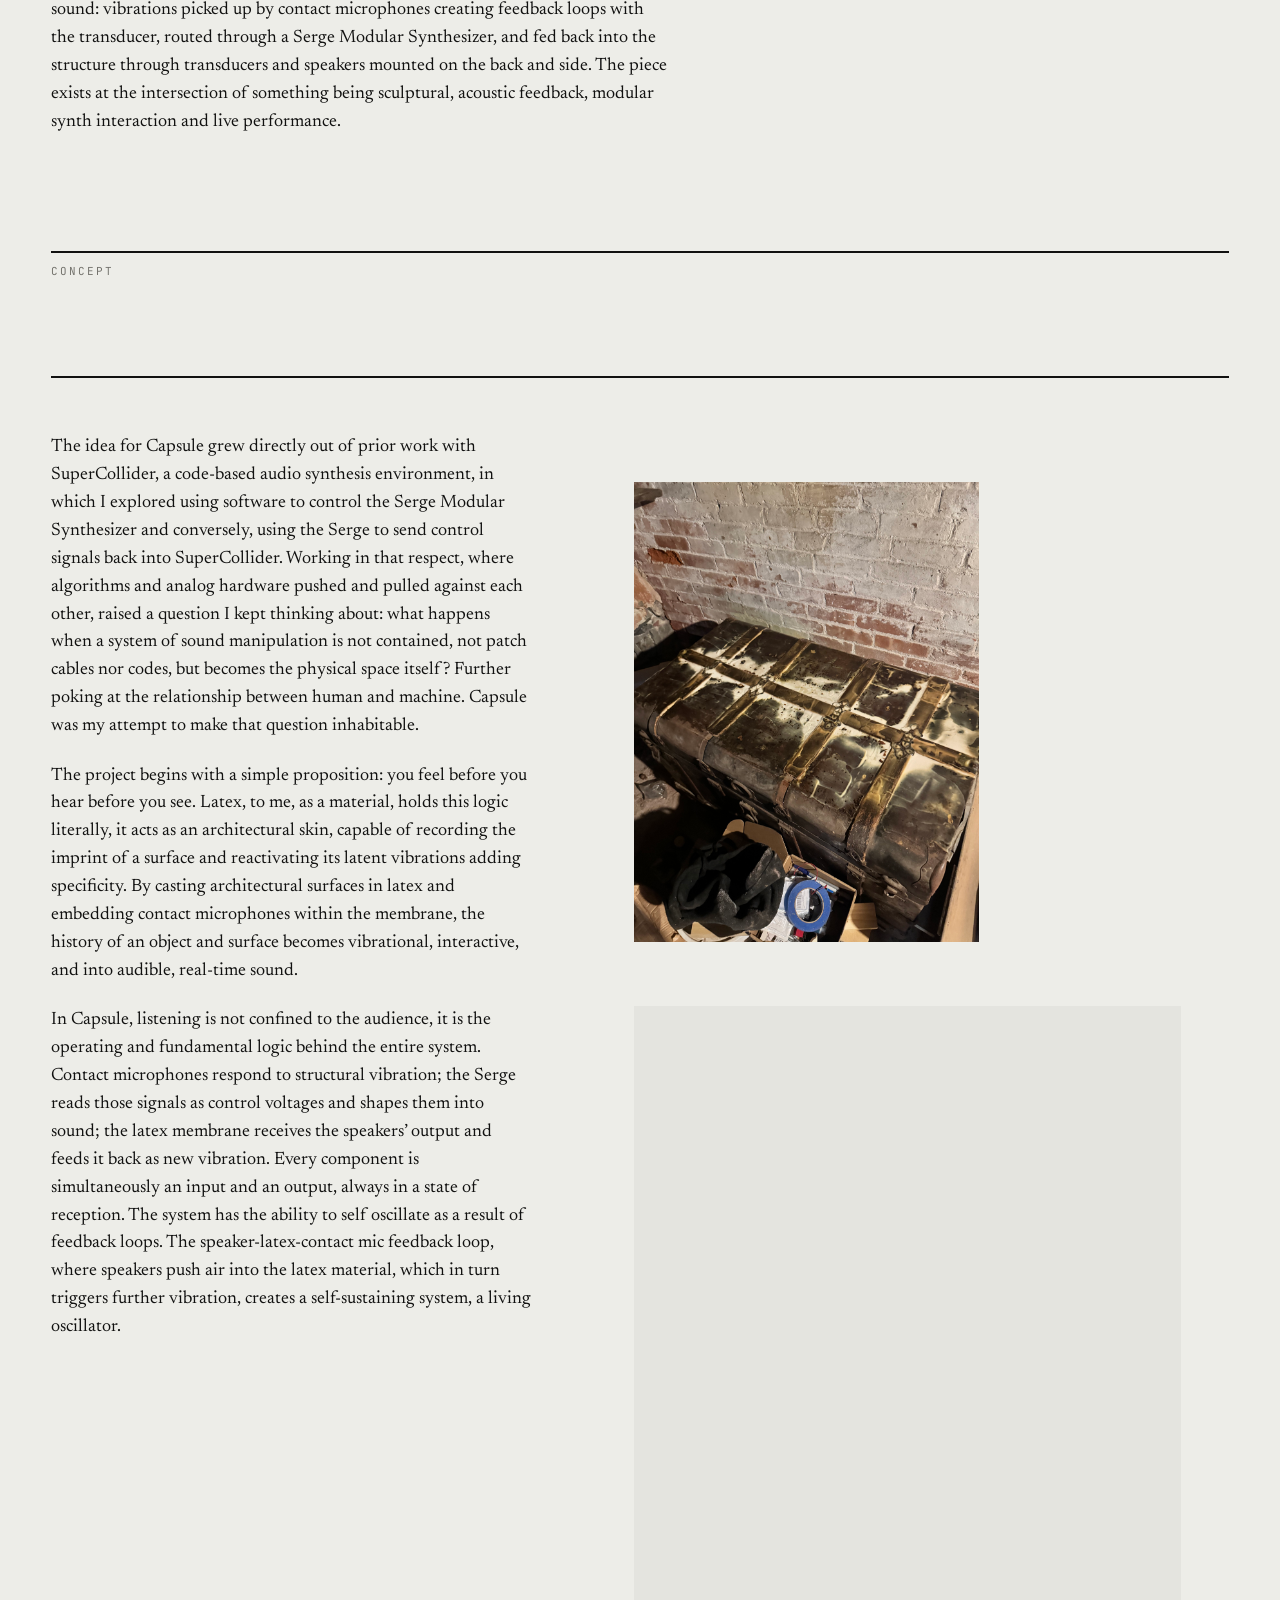
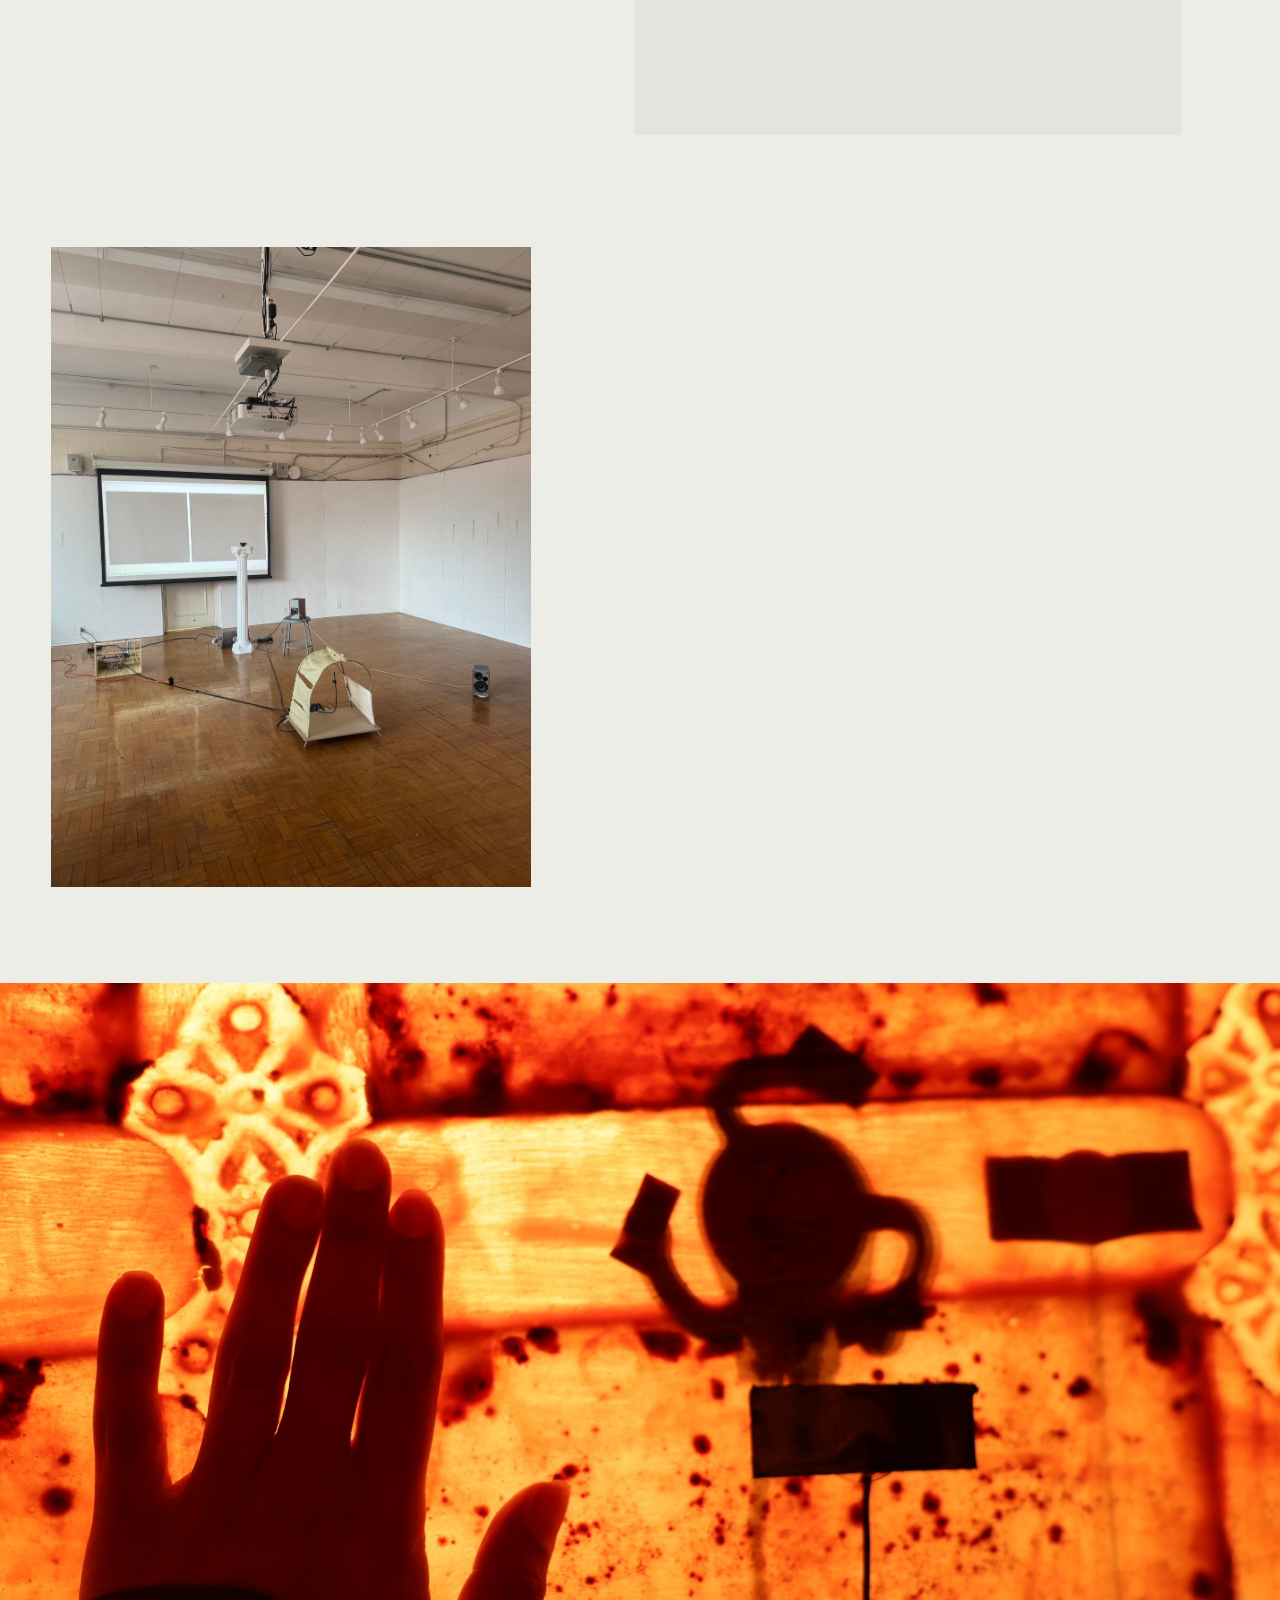
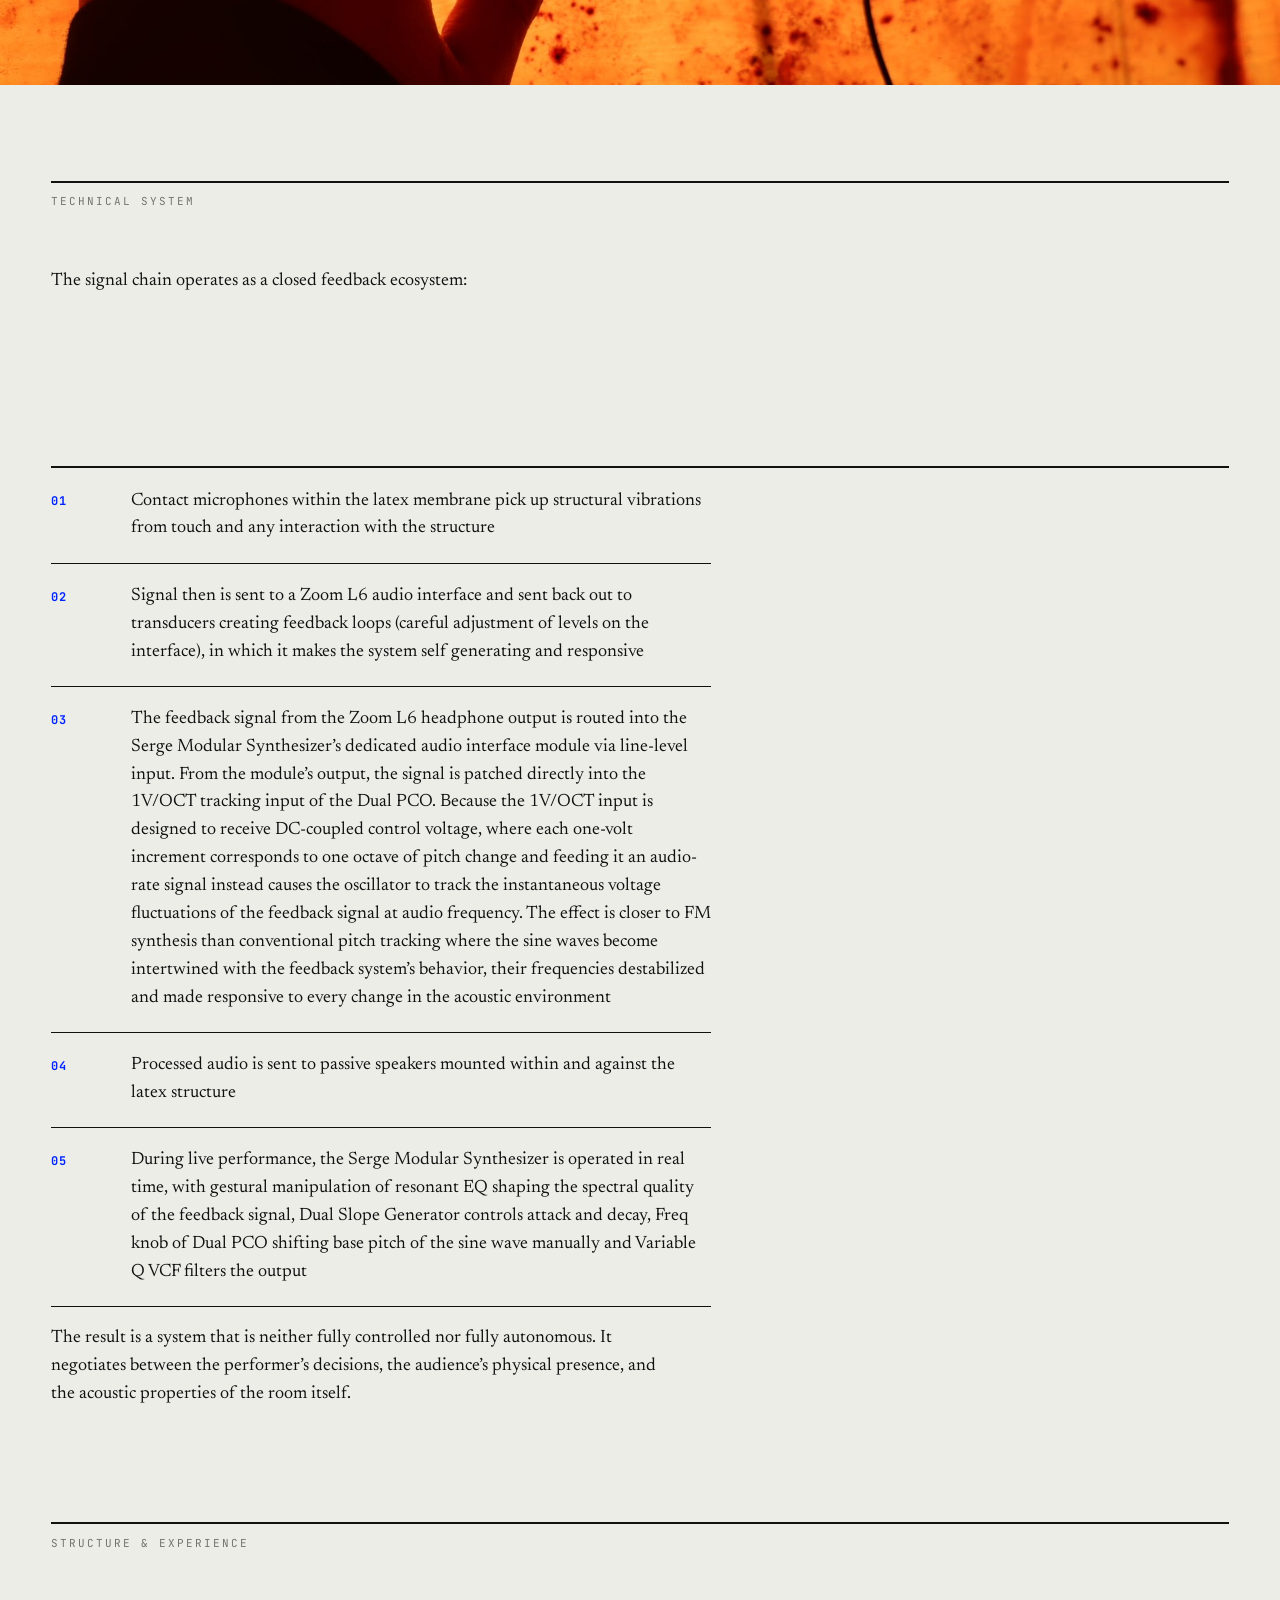
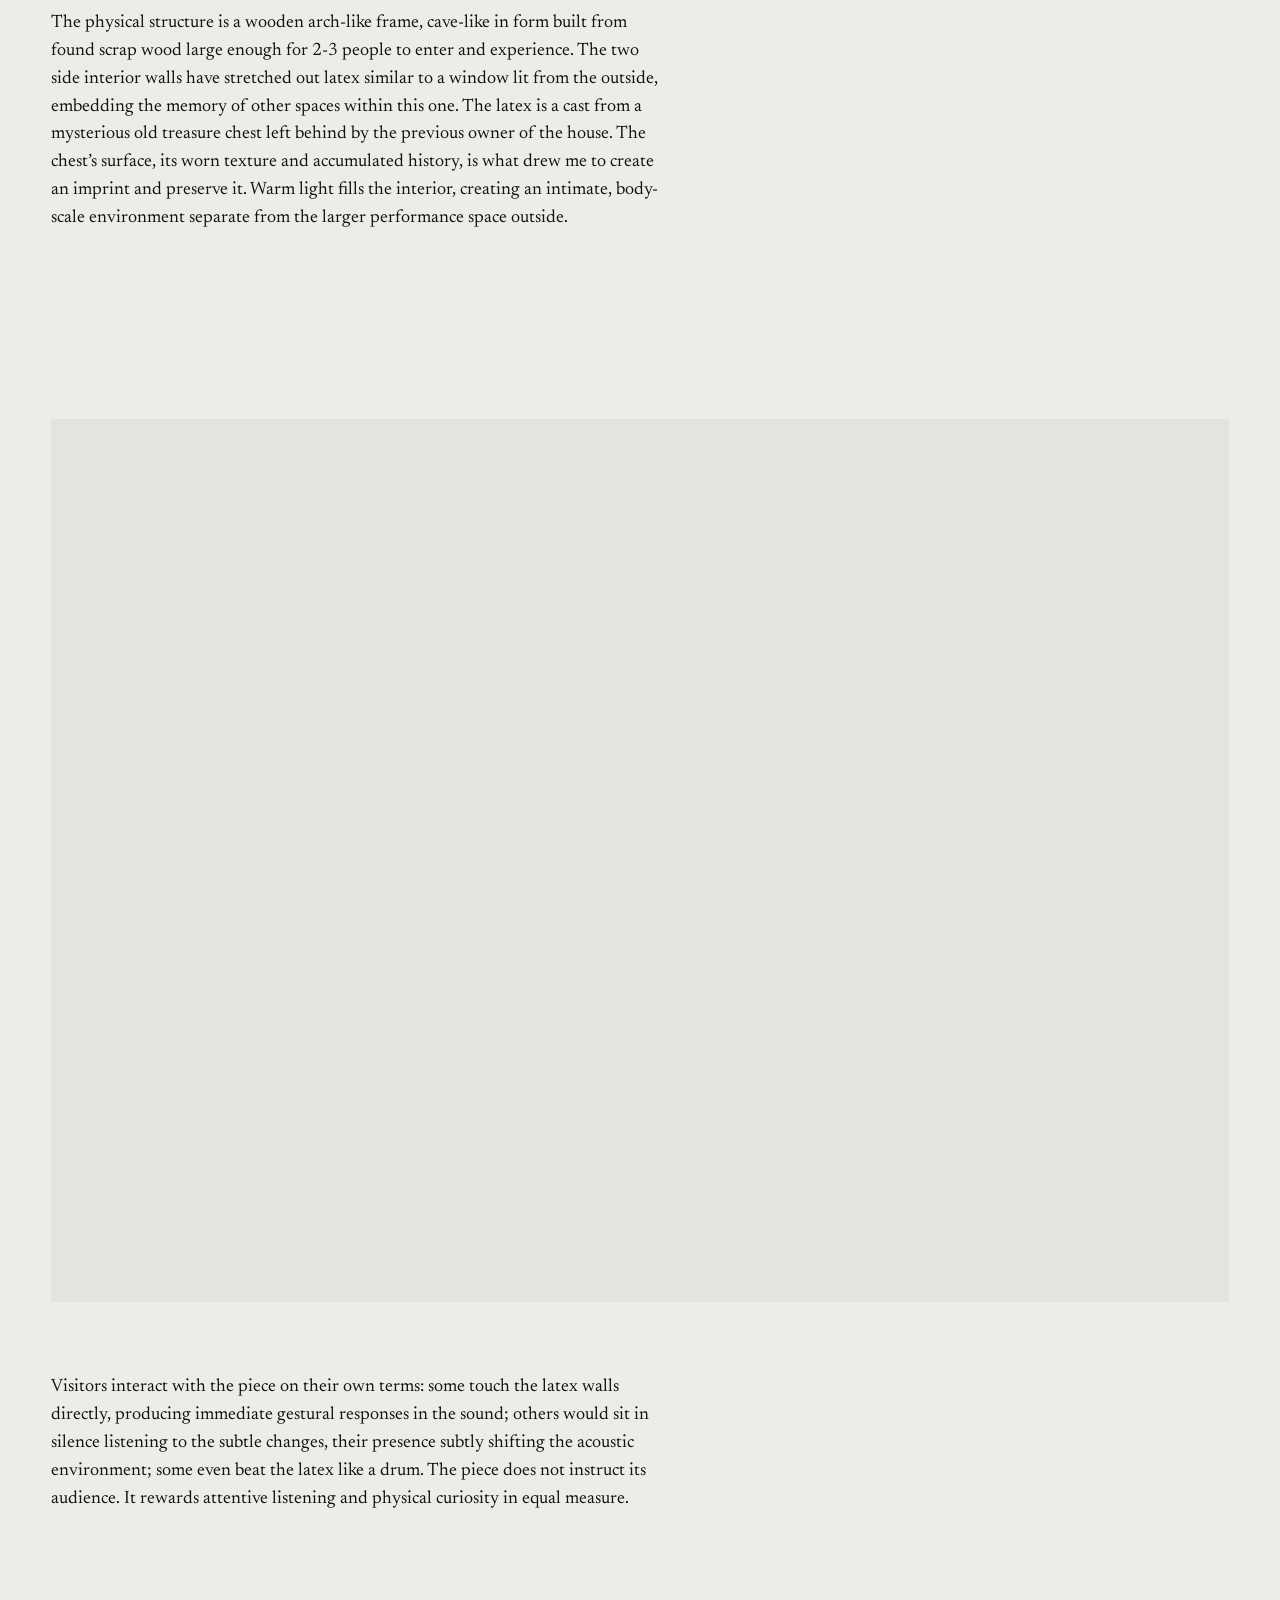
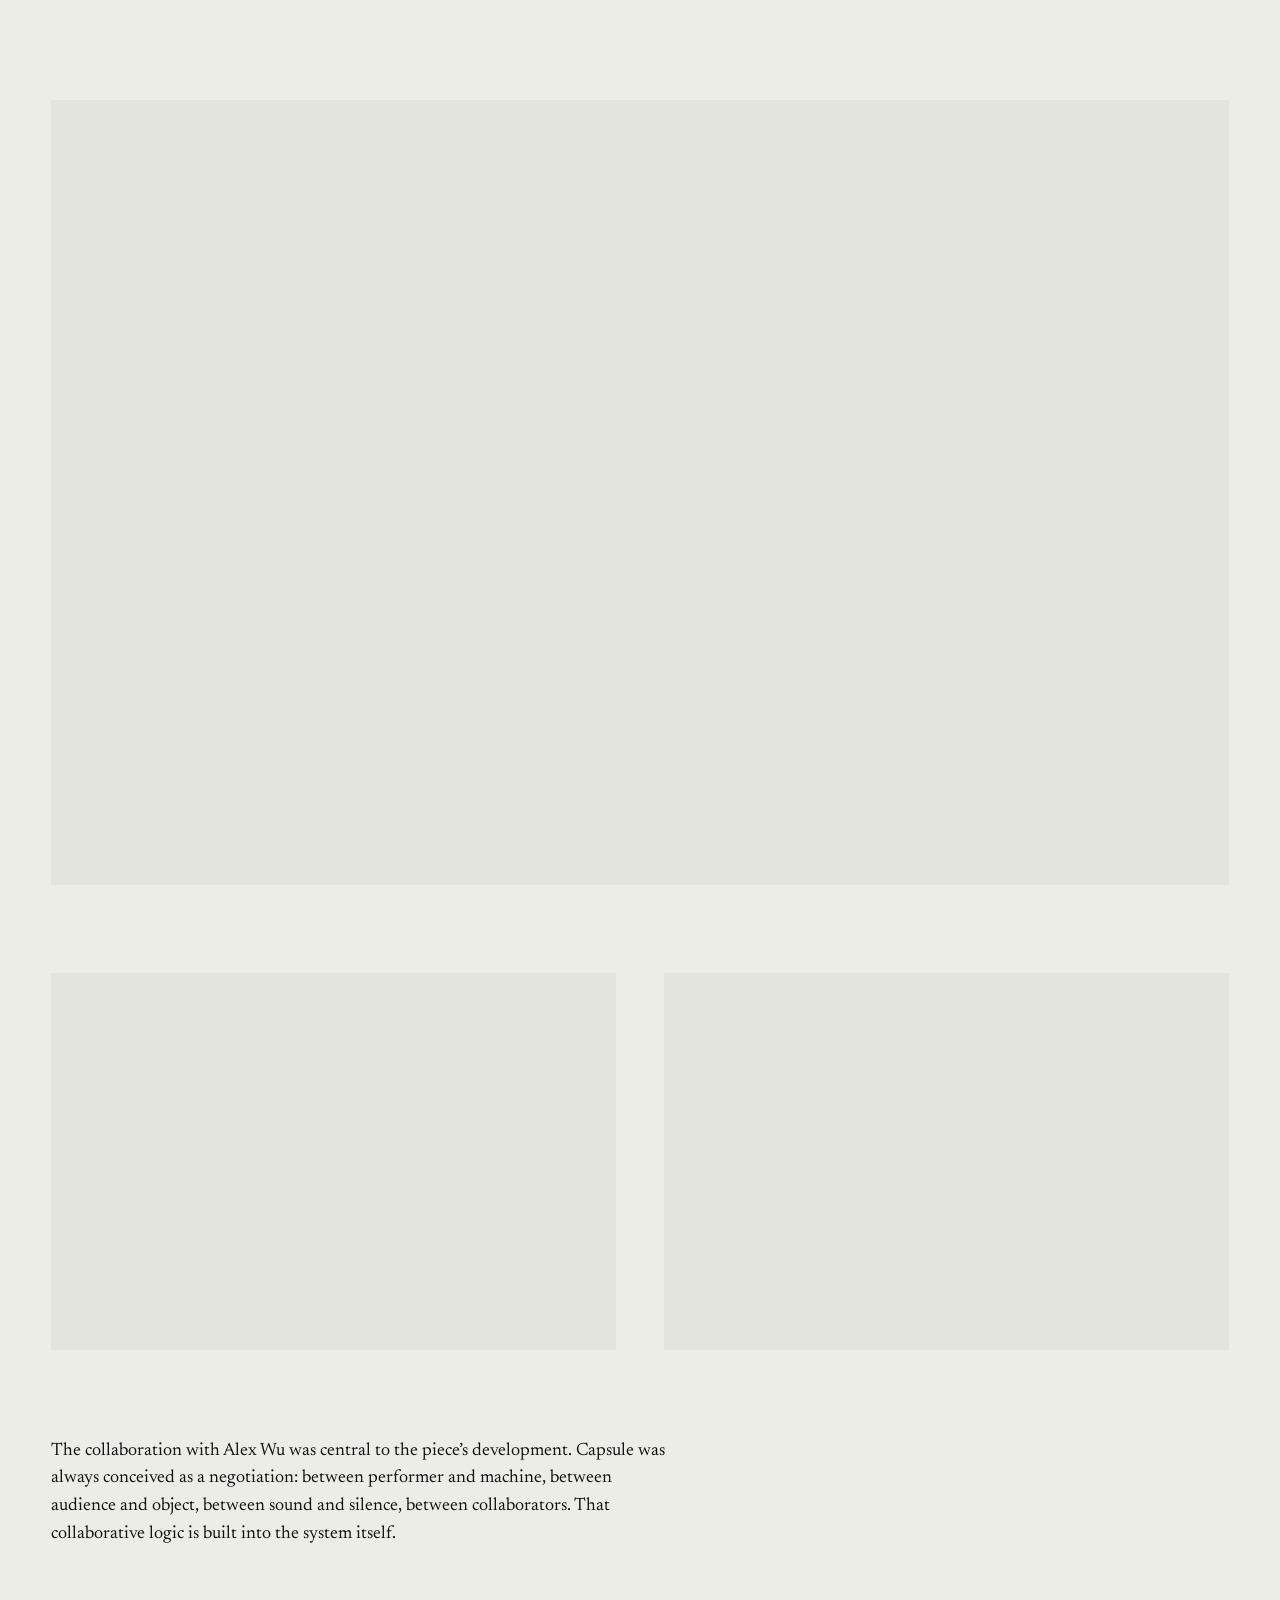
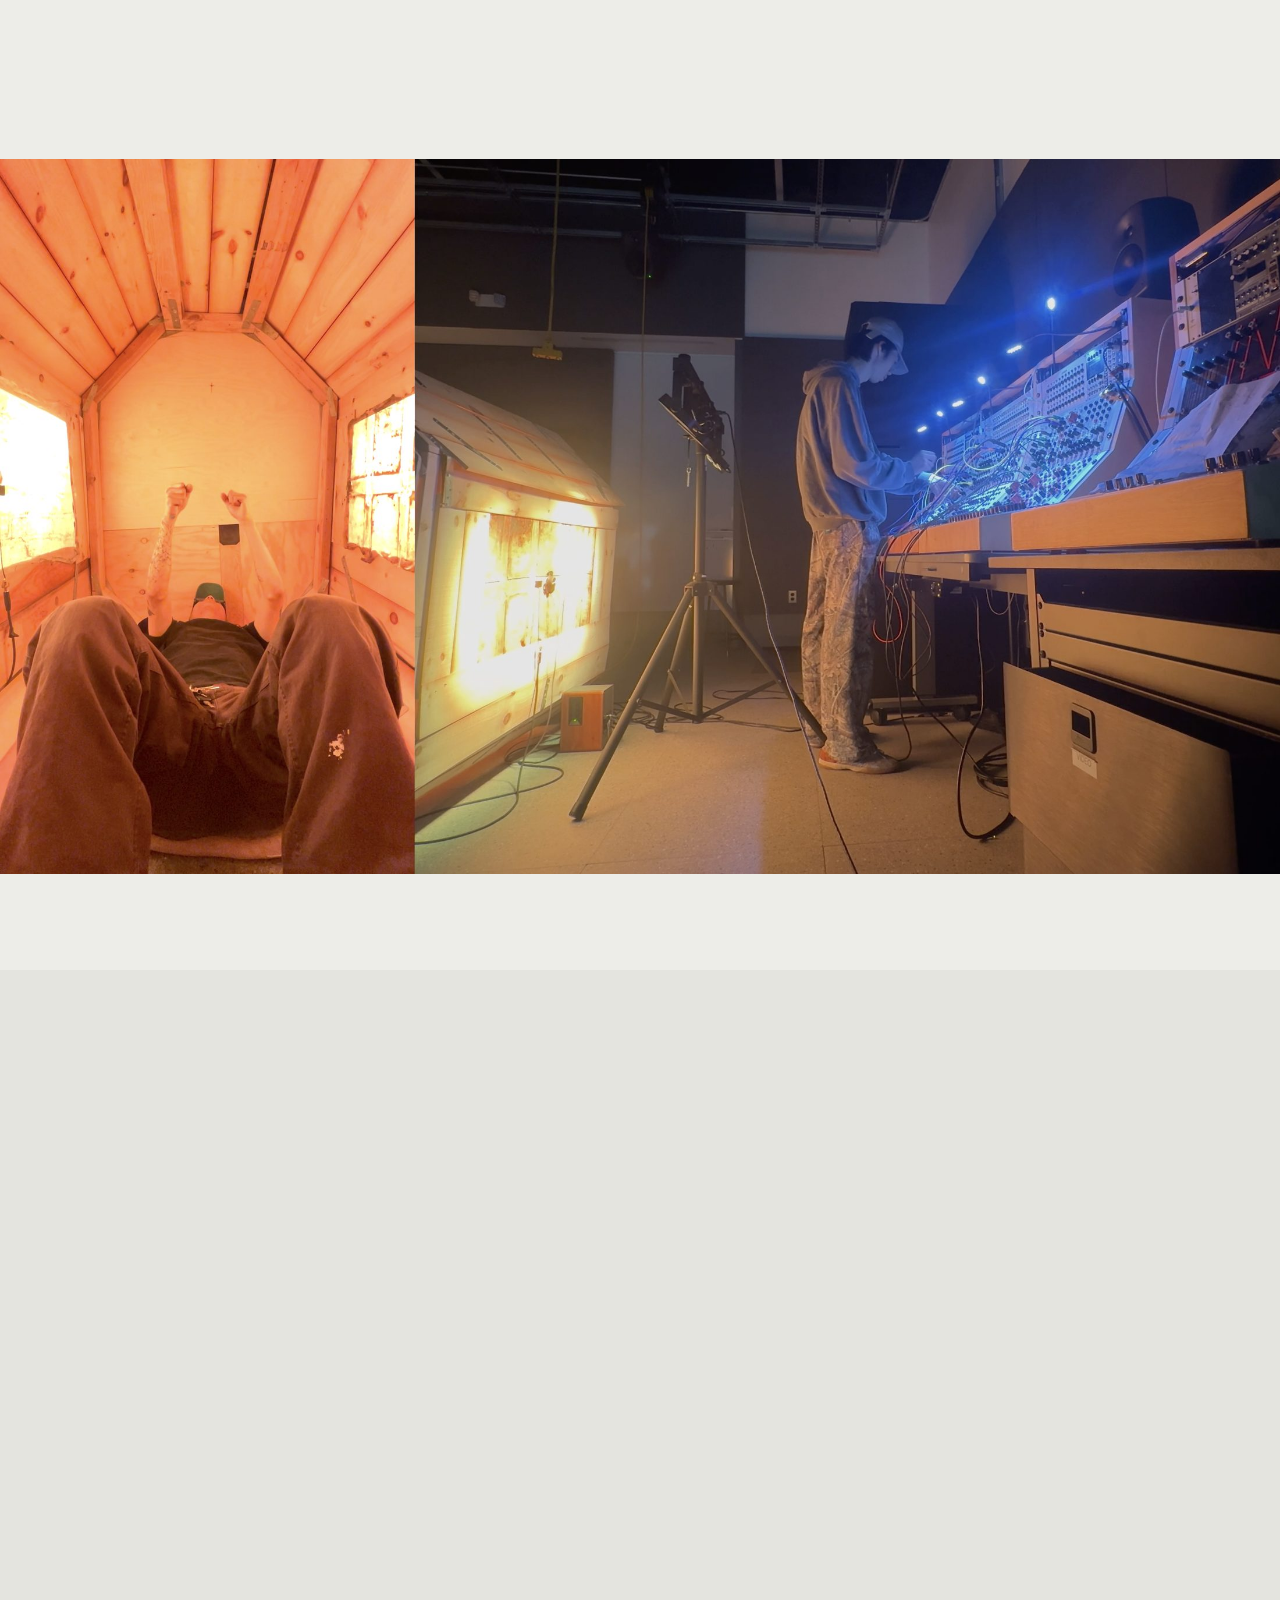
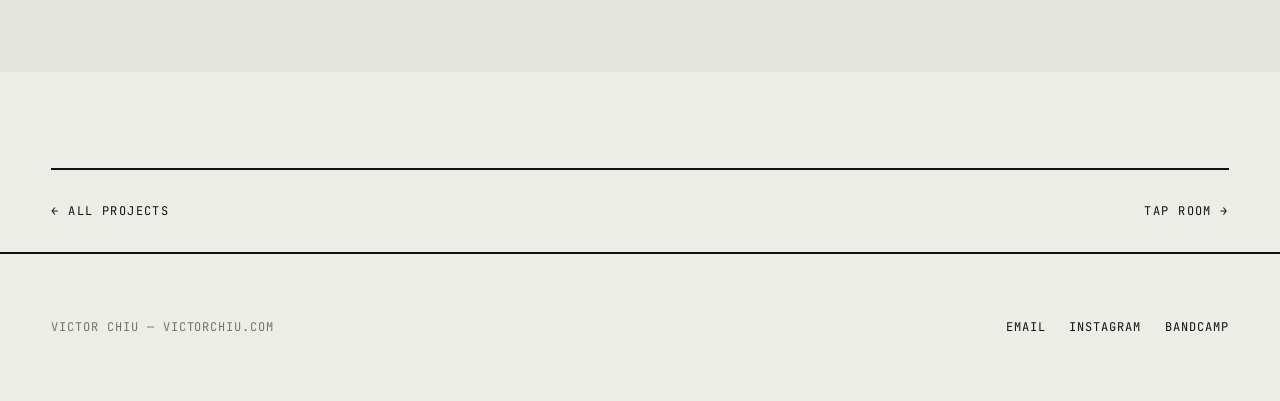
==== commit 0f5b4684: "Add files via upload" ====
--- a/capsule.html
+++ b/capsule.html
@@ -56,7 +56,6 @@
                 title="Capsule — installation and performance documentation, 2026"
                 allow="fullscreen" allowfullscreen loading="lazy"></iframe>
       </div>
-      <figcaption>Capsule in performance &mdash; the membrane, the Serge, and the room in one feedback loop.</figcaption>
     </figure>
   </div>
 
@@ -122,11 +121,9 @@
       <div class="split-figs">
 <figure class="figure fig-right">
           <img src="images/capsule-02.jpg" loading="lazy" decoding="async" alt="An old metal-banded travelling chest with ornate hardware, sitting against a whitewashed brick basement wall.">
-          <figcaption>The chest left behind by the previous owner. The source of the cast.</figcaption>
         </figure>
 <figure class="figure fig-mid">
           <img src="images/capsule-03.jpg" loading="lazy" decoding="async" alt="A large sheet of cured latex hanging from basement pipes, carrying the raised imprint of the chest's banding and decorative hardware.">
-      <figcaption>The cast hanging to cure.</figcaption>
         </figure>
       </div>
     </div>
@@ -135,13 +132,11 @@
   <div class="wrap">
 <figure class="figure fig-inset">
       <img src="images/capsule-05.jpg" loading="lazy" decoding="async" alt="A small arched prototype structure covered in pale latex, installed on a parquet floor in a white gallery room with a projection screen behind it.">
-      <figcaption>An earlier rough draft, installed.</figcaption>
     </figure>
   </div>
 
 <figure class="figure bleed">
     <img src="images/capsule-04.jpg" loading="lazy" decoding="async" alt="A hand silhouetted against a latex membrane lit from outside in deep orange, with a contact microphone taped to the surface and its cable running down.">
-      <figcaption>A hand against the membrane, lit from outside &mdash; stage one of the chain below.</figcaption>
   </figure>
 
   <div class="wrap">
@@ -212,7 +207,6 @@
 
 <figure class="figure fig-measure">
           <img src="images/capsule-06.jpg" loading="lazy" decoding="async" alt="A Serge modular synthesizer in a wooden case, banana cables in red, yellow and purple looped between modules, lit by LED strips.">
-      <figcaption>The Serge patch during performance.</figcaption>
         </figure>
 
     <div class="prose">
@@ -226,17 +220,14 @@
 
 <figure class="figure fig-measure">
       <img src="images/capsule-07.jpg" loading="lazy" decoding="async" alt="The octagonal wooden structure standing open in a dark room, its plywood interior glowing orange from light outside, a person waiting beside the door.">
-      <figcaption>Open and unoccupied, lit from outside.</figcaption>
     </figure>
 
     <div class="pair">
 <figure class="figure">
         <img src="images/capsule-08.jpg" loading="lazy" decoding="async" alt="Close view of the latex wall lit from outside, the chest's decorative hardware and wooden banding held in the surface as pale raised shapes.">
-        <figcaption>Seen from inside, lit from outside. The chest's history, made vibrational.</figcaption>
       </figure>
 <figure class="figure">
         <img src="images/capsule-09.jpg" loading="lazy" decoding="async" alt="Two visitors at the capsule: one leaning out of the opening laughing, another crouched at the entrance looking in.">
-        <figcaption>Visitors meeting the piece on their own terms.</figcaption>
       </figure>
     </div>
 
@@ -251,13 +242,10 @@
 
 <figure class="figure bleed no-crop">
     <img src="images/capsule-01.jpg" alt="Two views side by side: a person lying inside the glowing capsule with hands raised to the ceiling, and the capsule installed in a darkened room beside a performer at the Serge synthesizer.">
-      <figcaption>Inside the structure during performance, and the room &mdash; capsule left, Serge right.</figcaption>
   </figure>
-
 
 <figure class="figure bleed">
     <img src="images/capsule-10.jpg" loading="lazy" decoding="async" alt="The full installation: the capsule glowing orange at left with its latex windows lit, and the Serge modular rig lit blue at right, in a darkened studio.">
-      <figcaption>Capsule at left, the Serge at right &mdash; the two halves of the feedback loop.</figcaption>
   </figure>
 
   <div class="wrap">
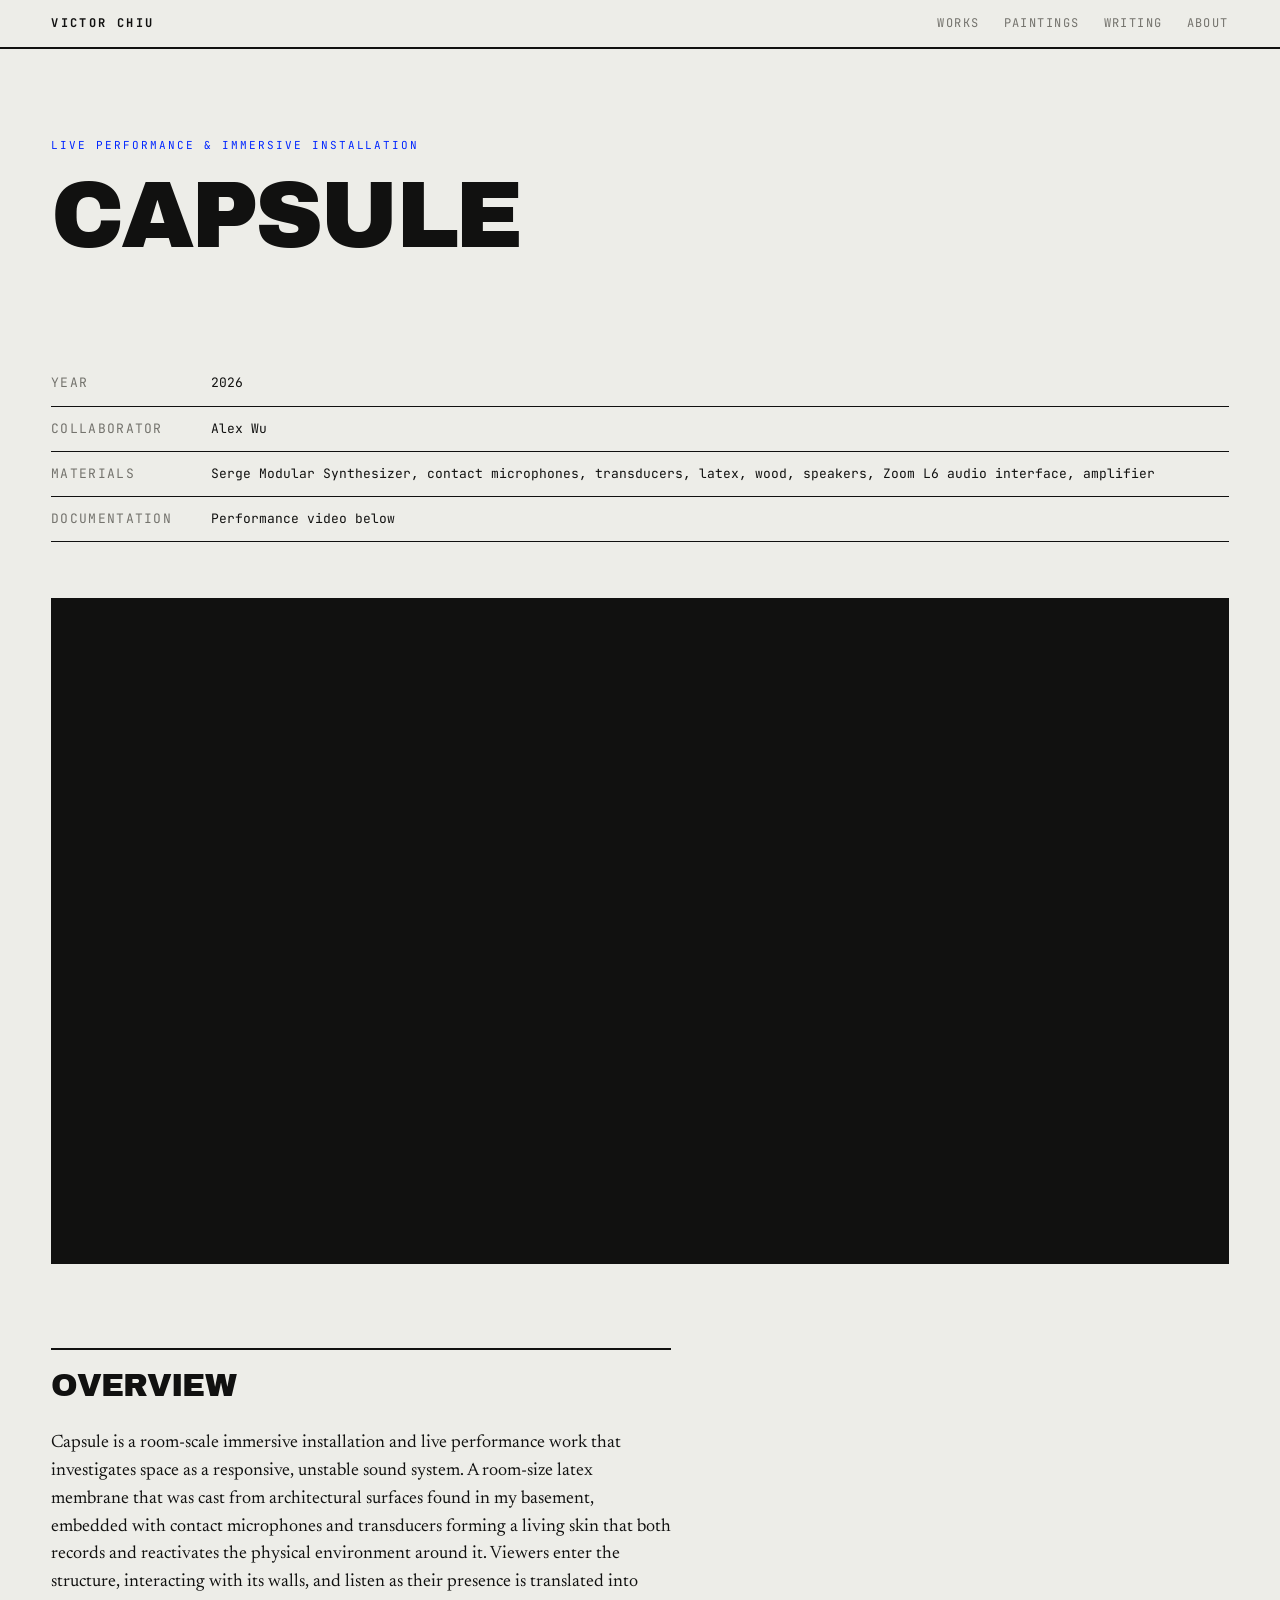
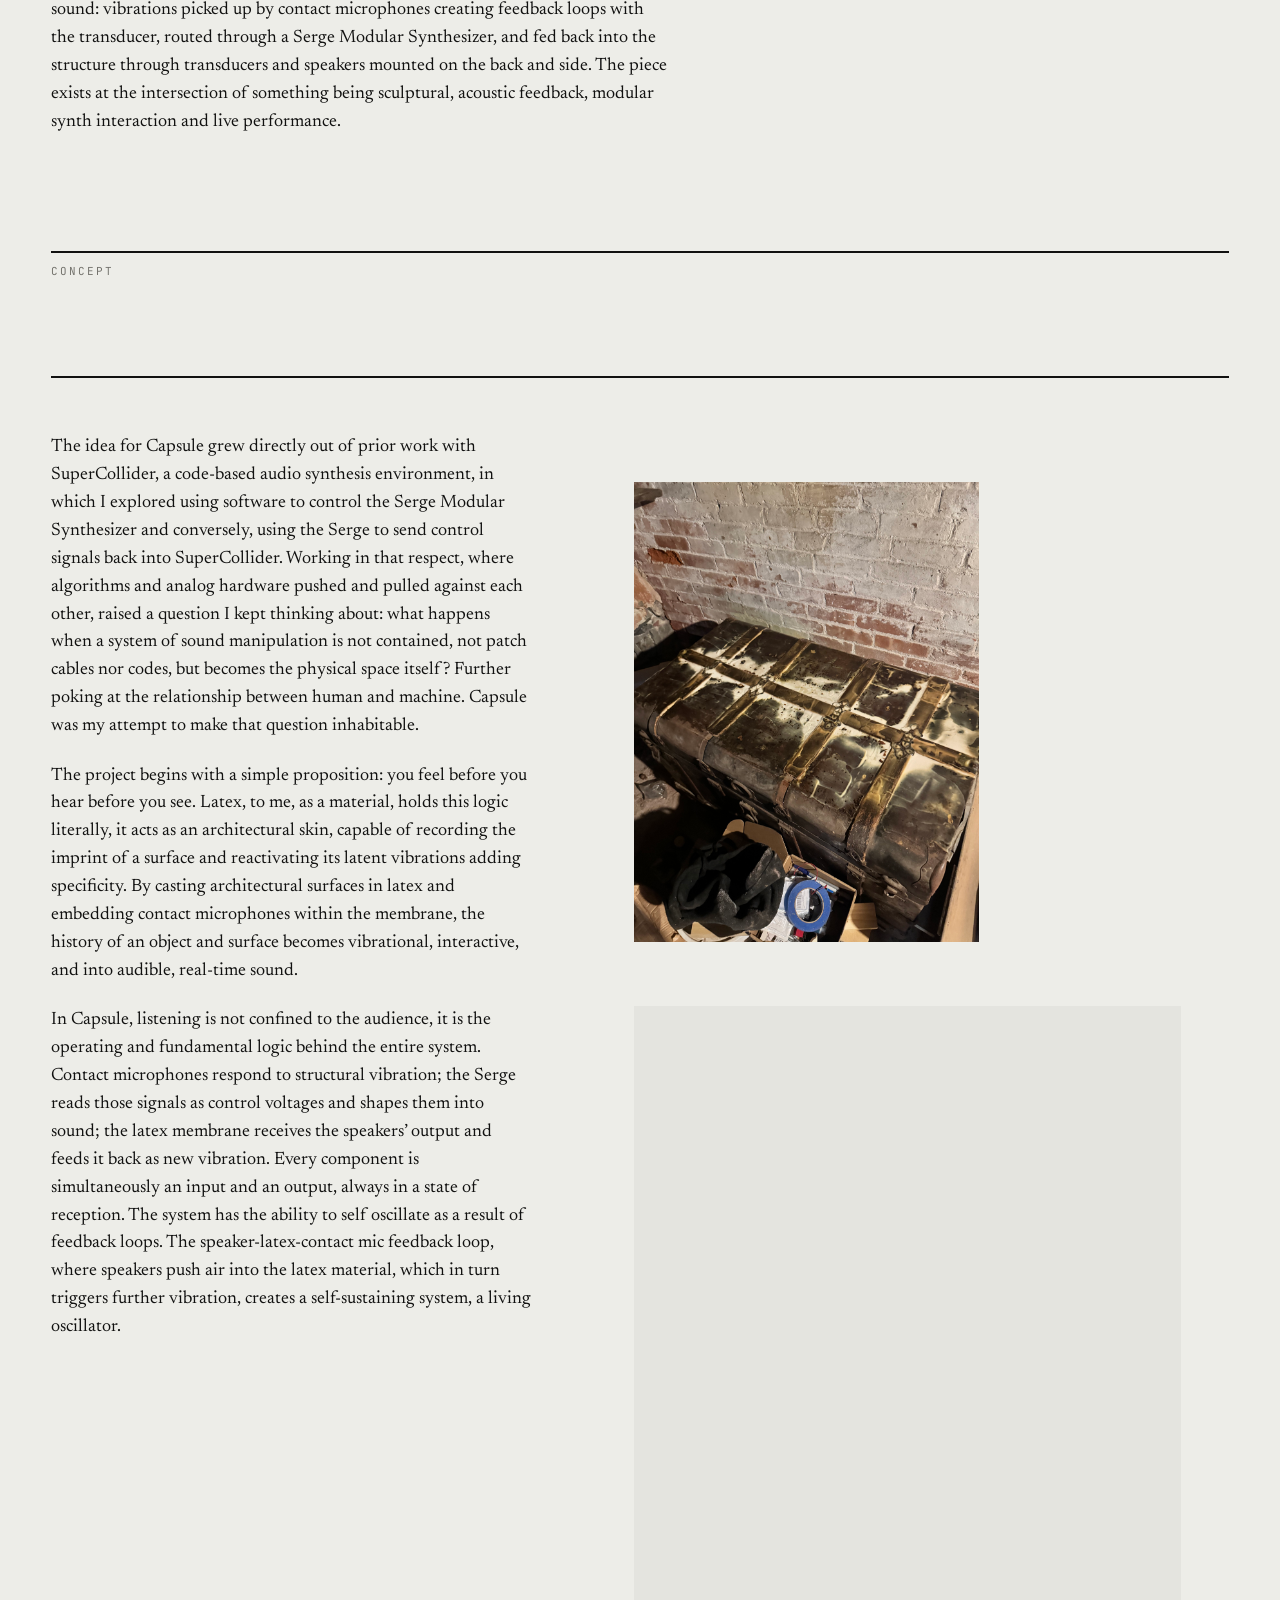
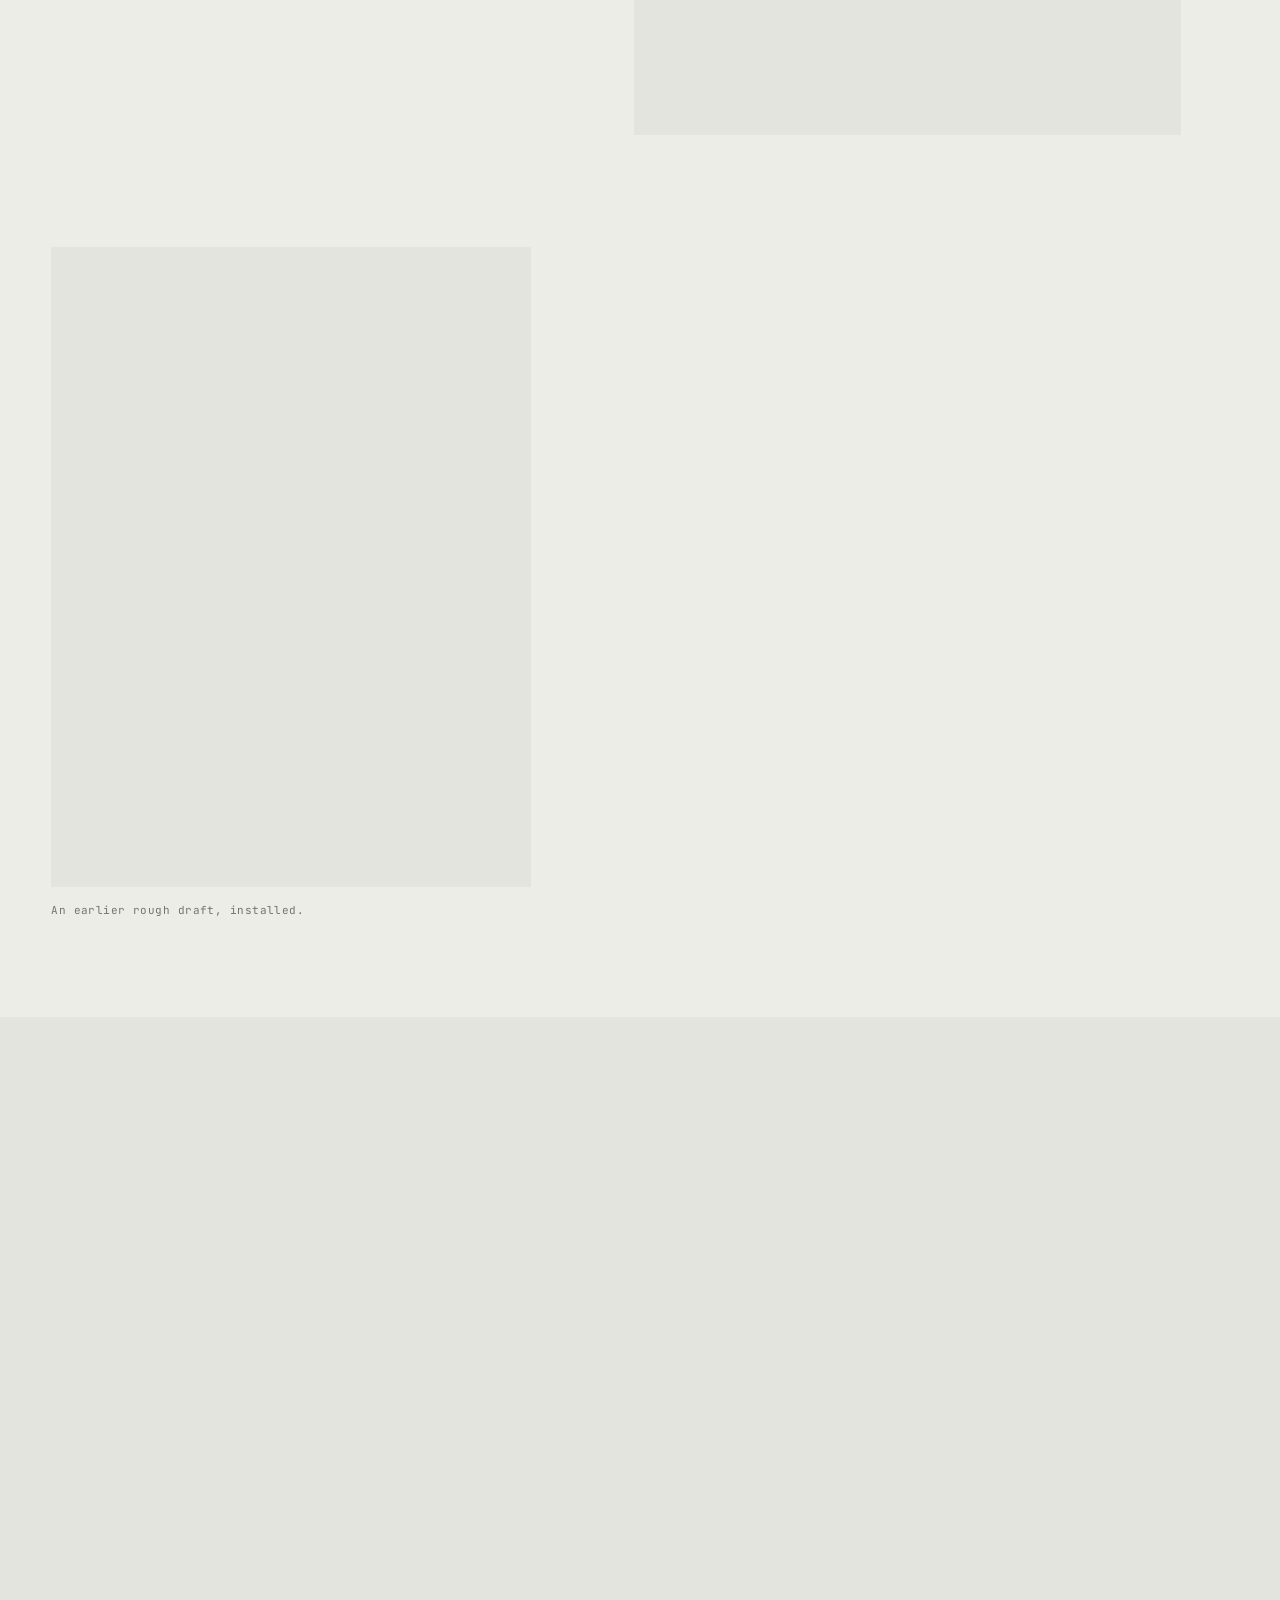
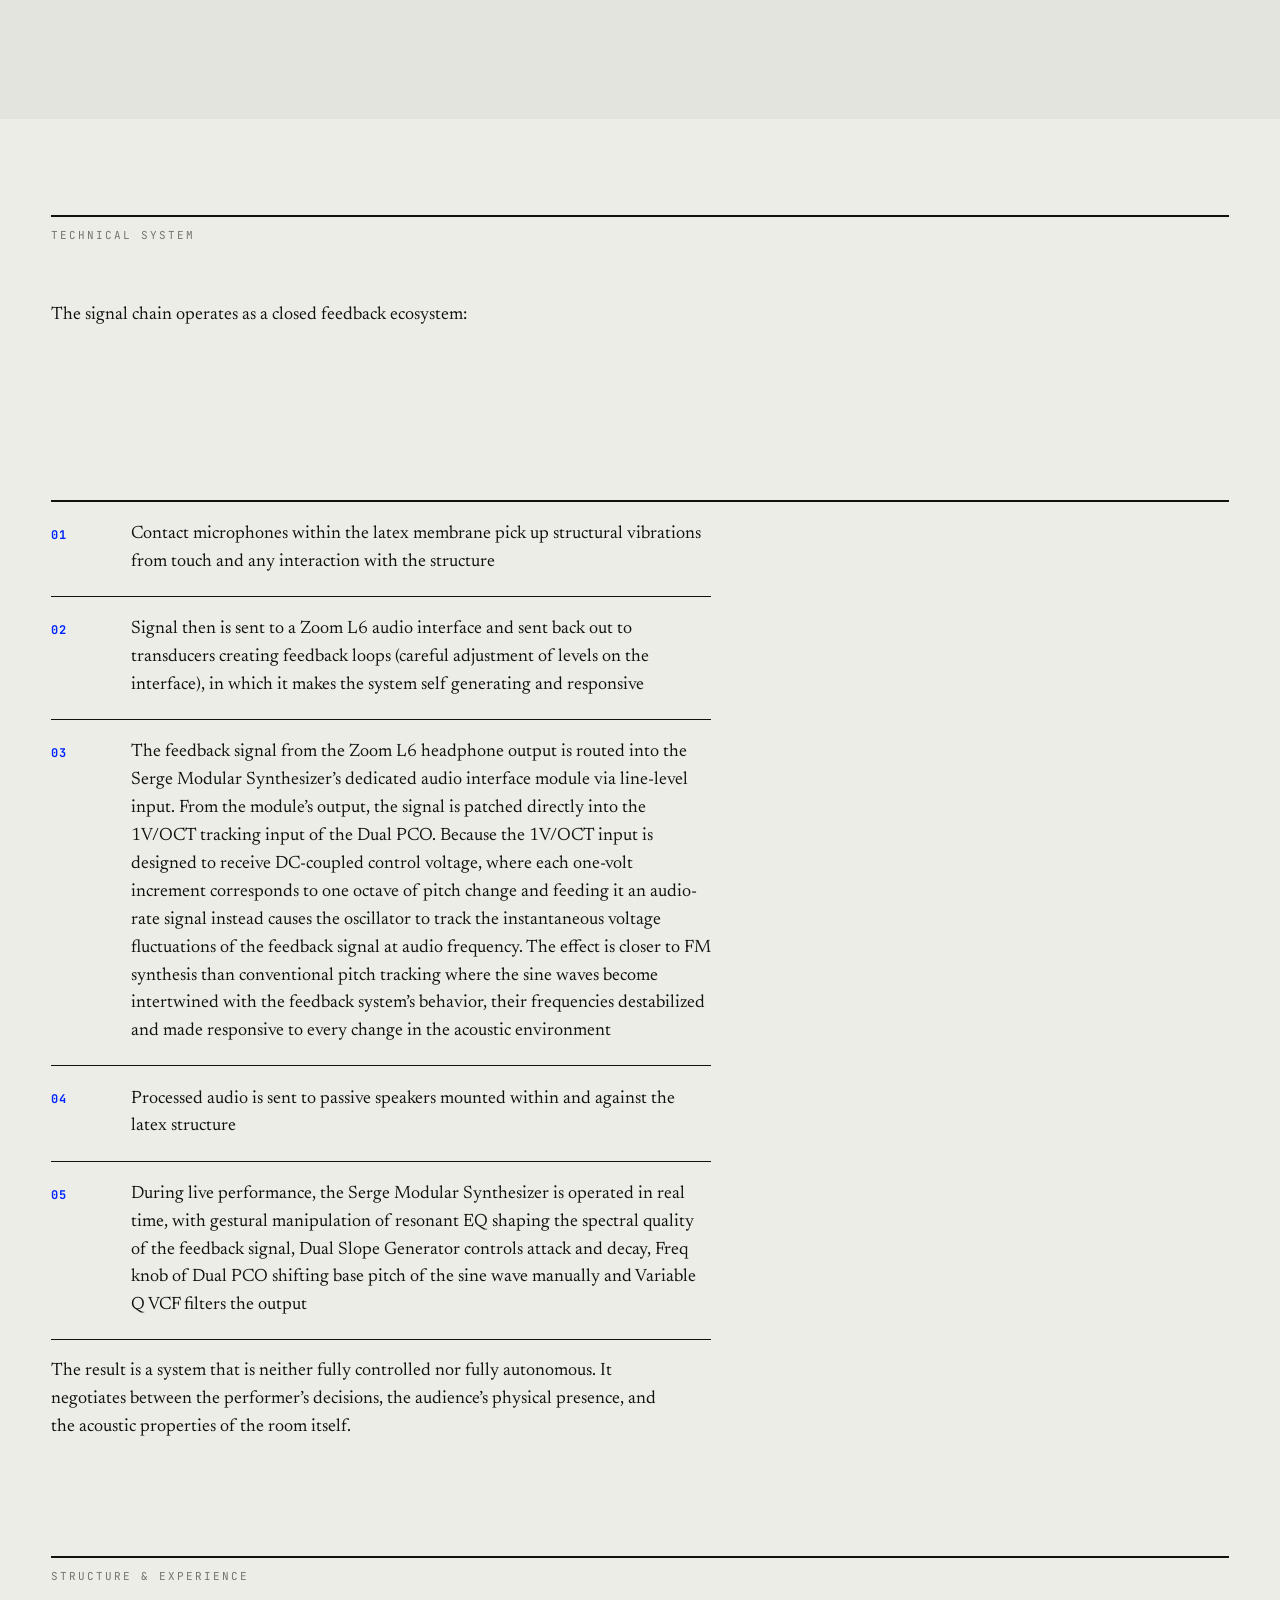
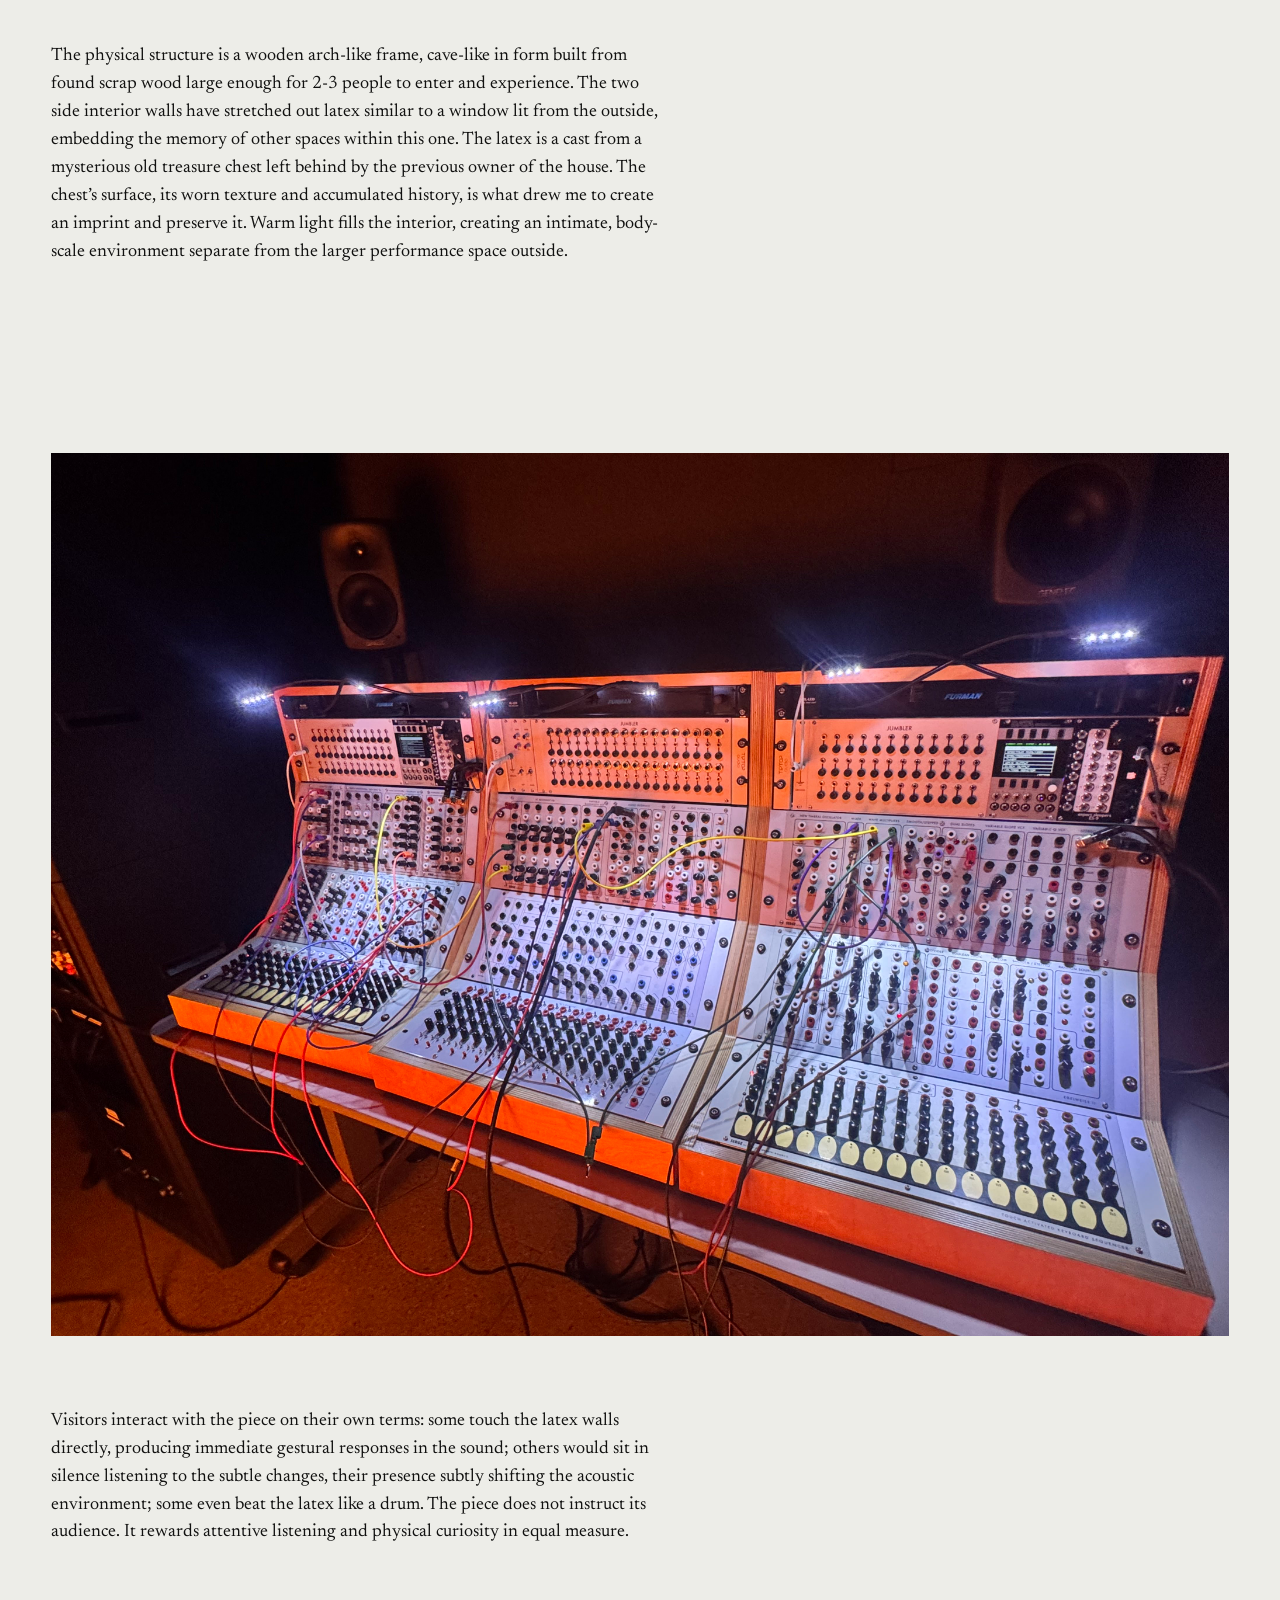
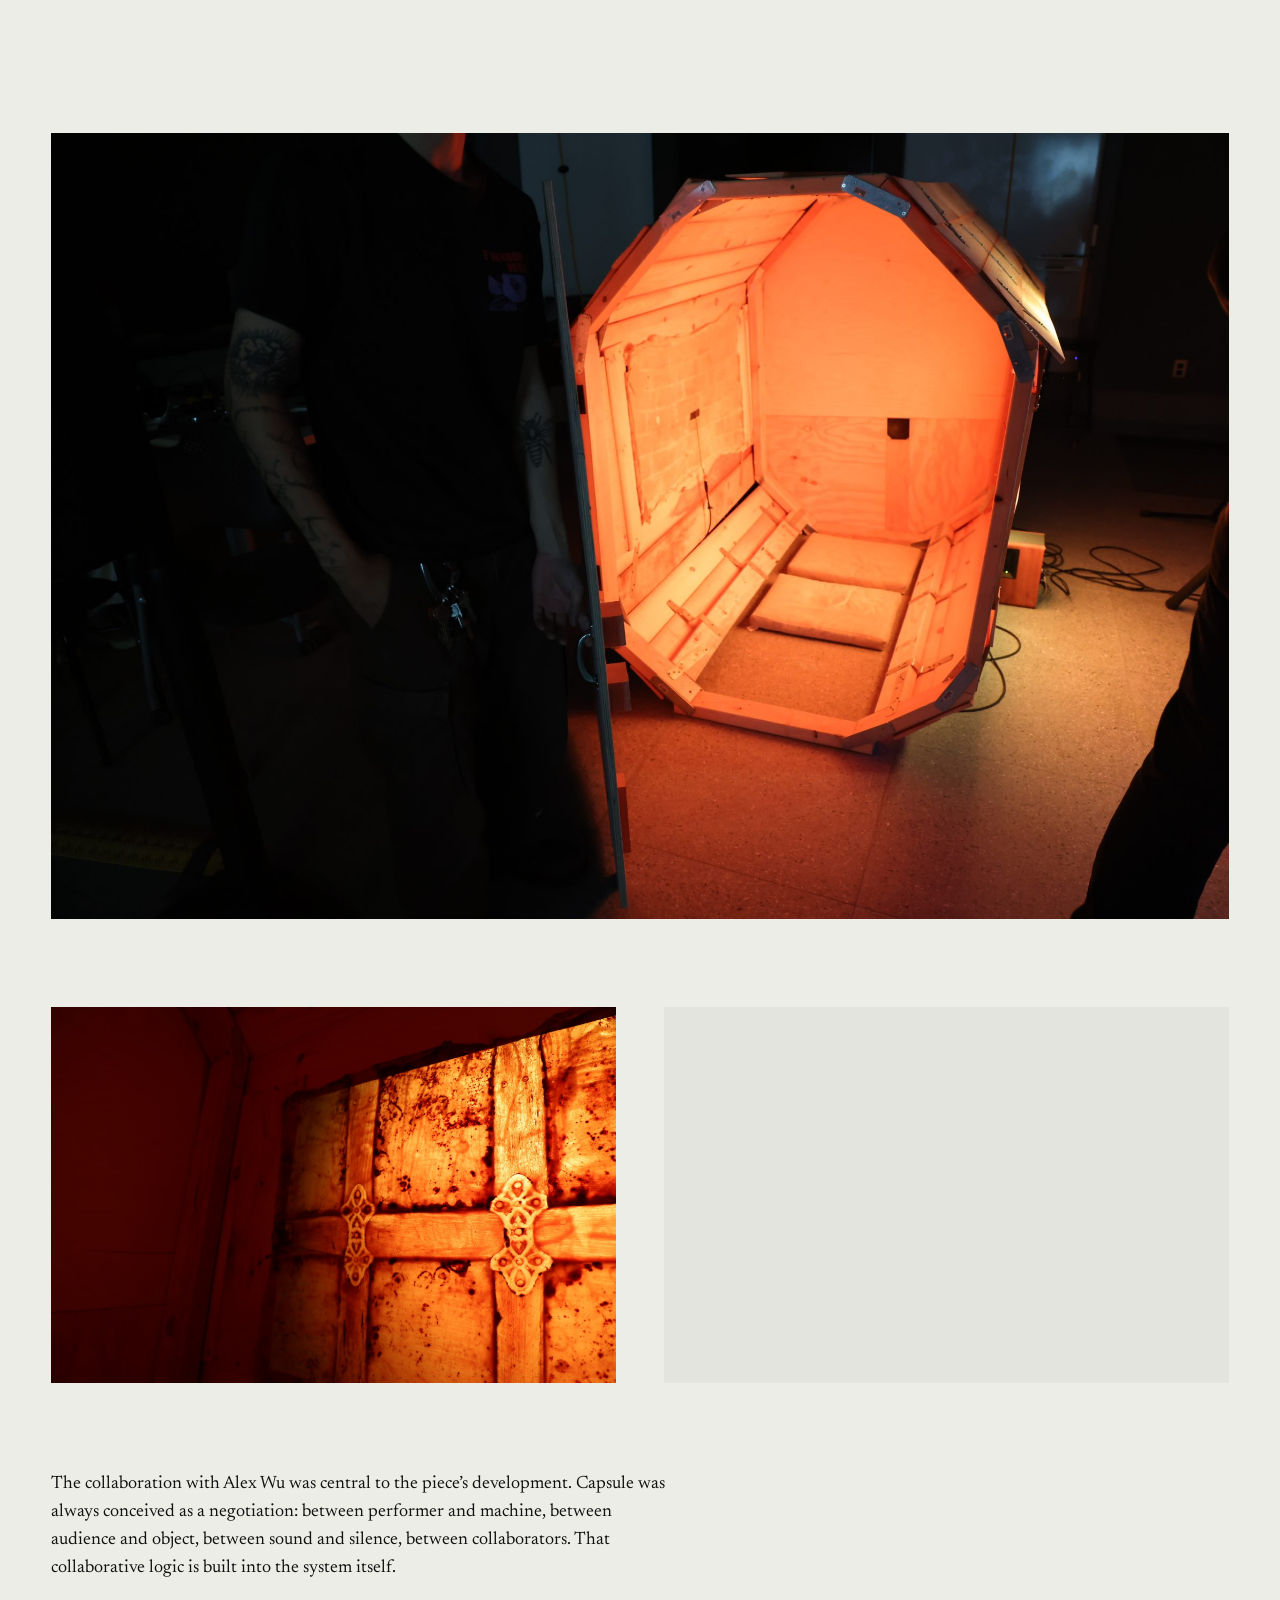
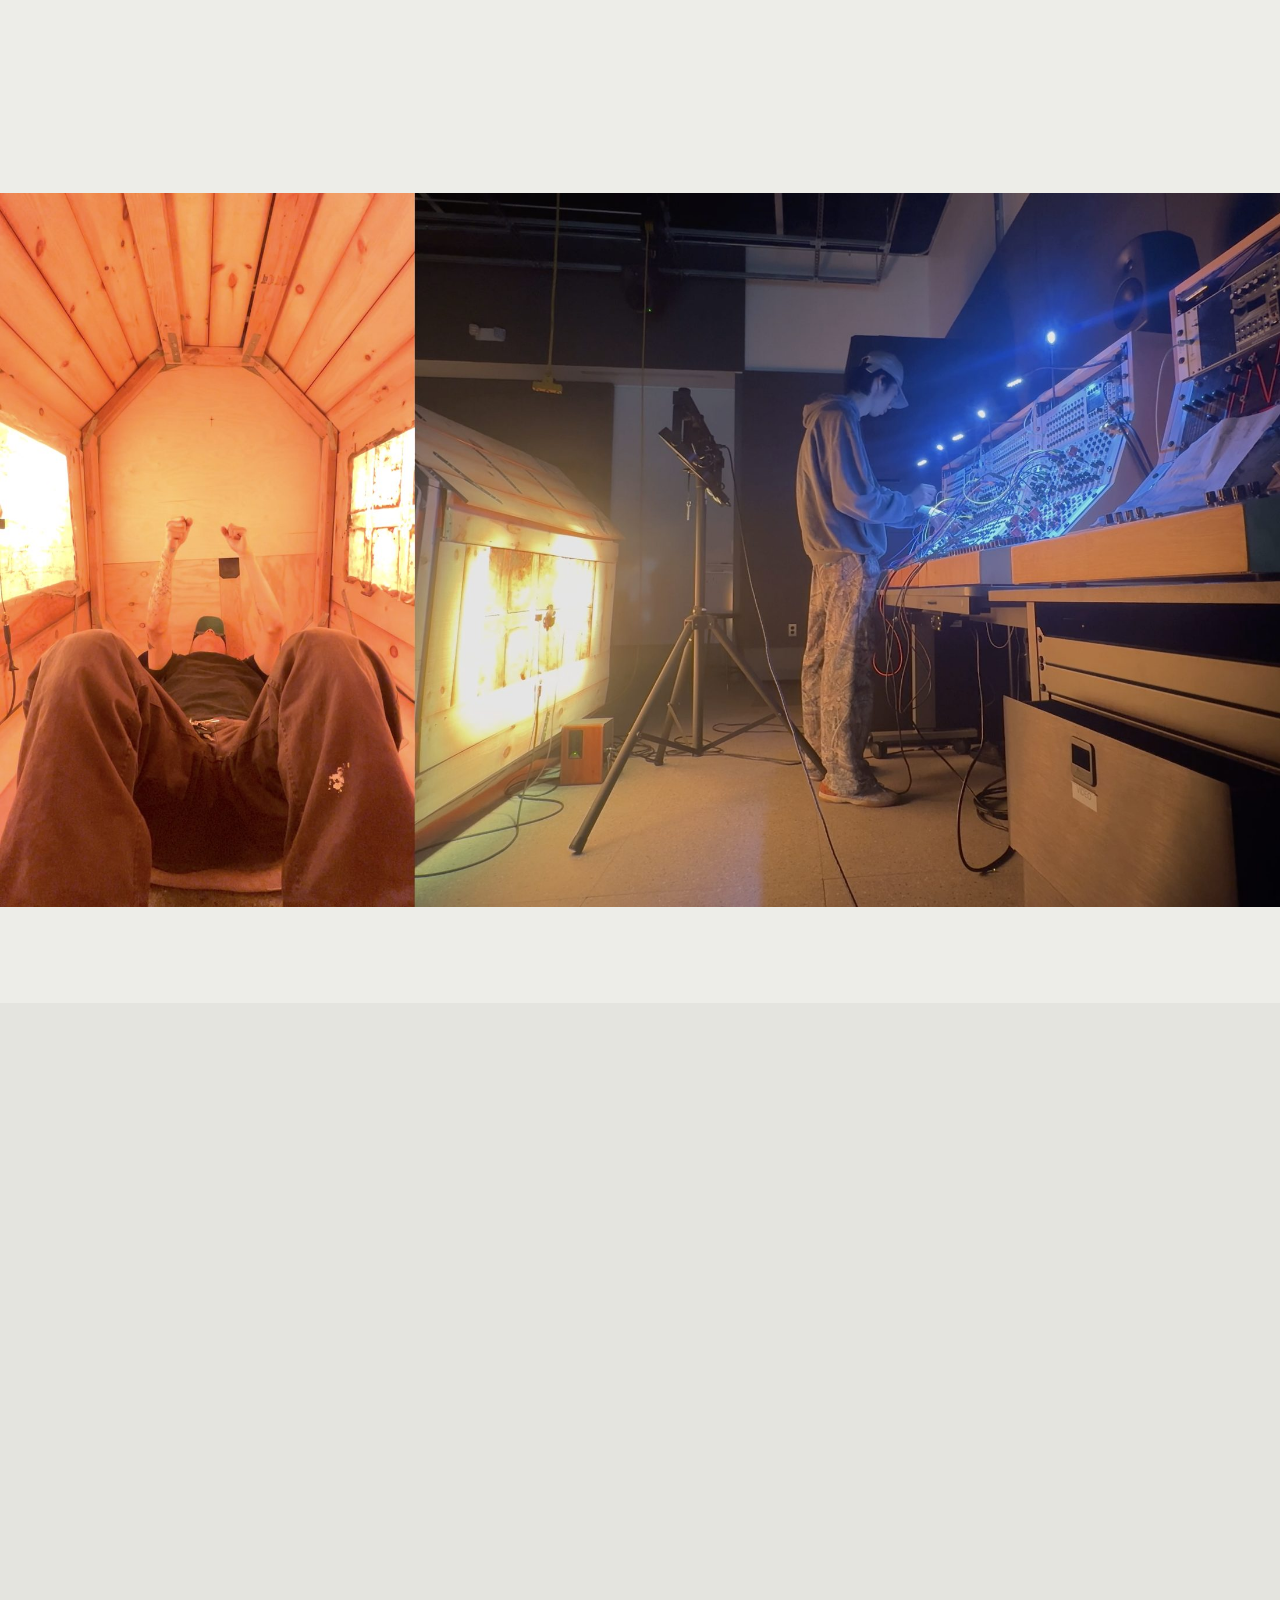
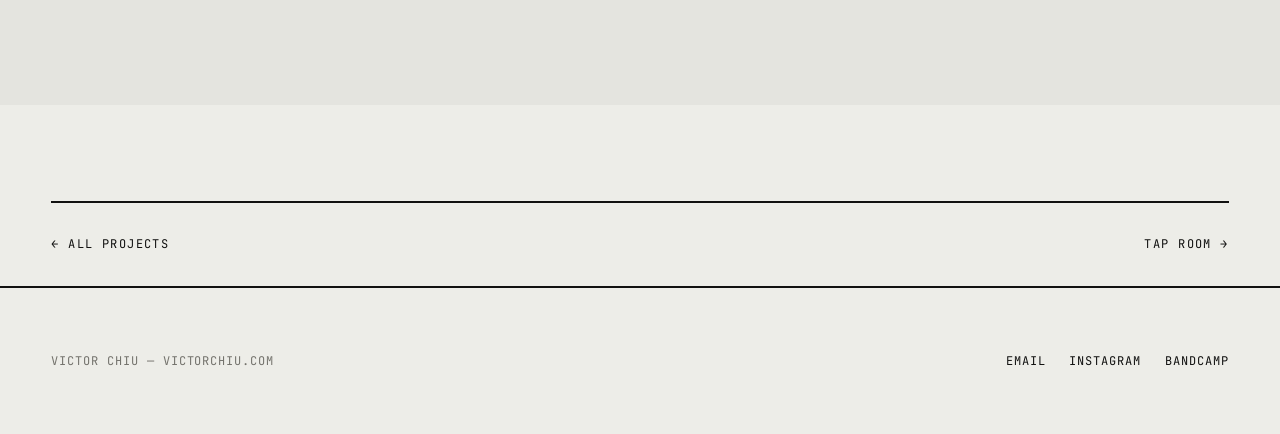
==== commit 195f2562: "Add files via upload" ====
--- a/capsule.html
+++ b/capsule.html
@@ -132,6 +132,7 @@
   <div class="wrap">
 <figure class="figure fig-inset">
       <img src="images/capsule-05.jpg" loading="lazy" decoding="async" alt="A small arched prototype structure covered in pale latex, installed on a parquet floor in a white gallery room with a projection screen behind it.">
+      <figcaption>An earlier rough draft, installed.</figcaption>
     </figure>
   </div>
 
